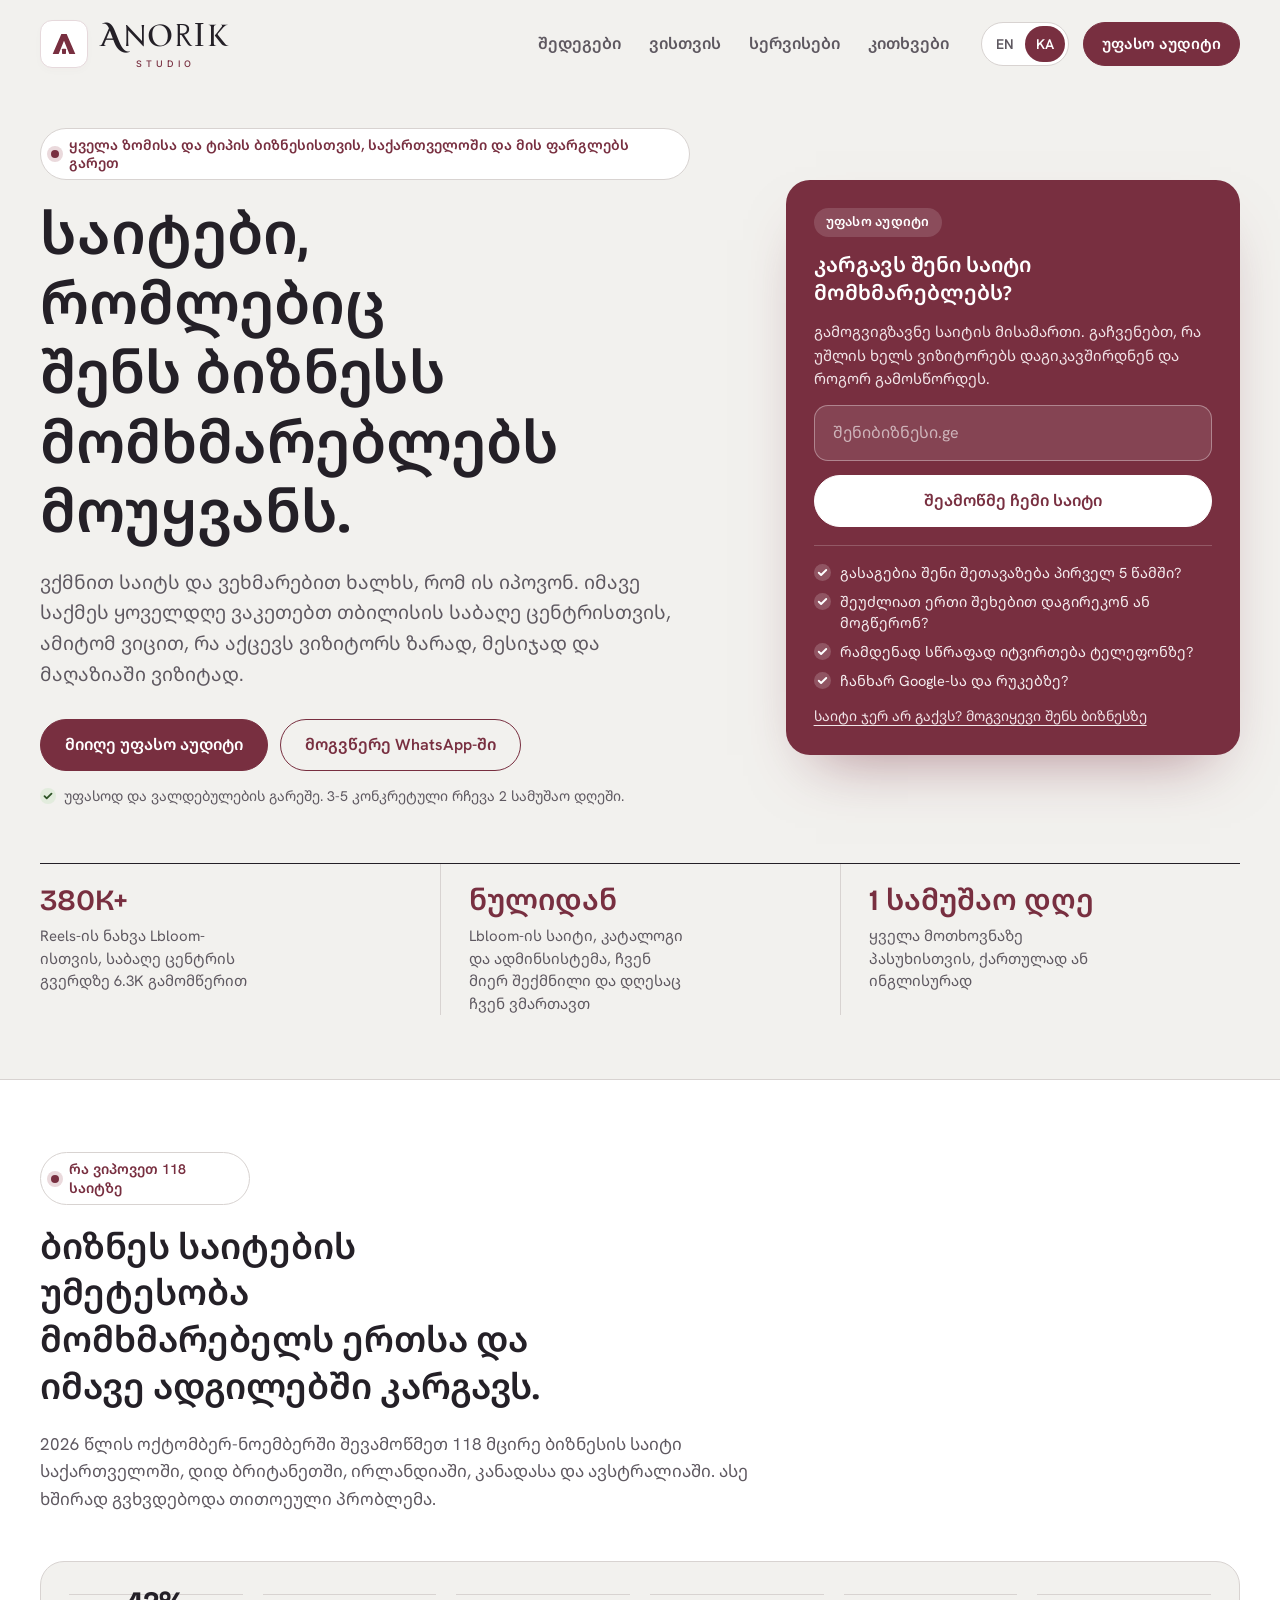
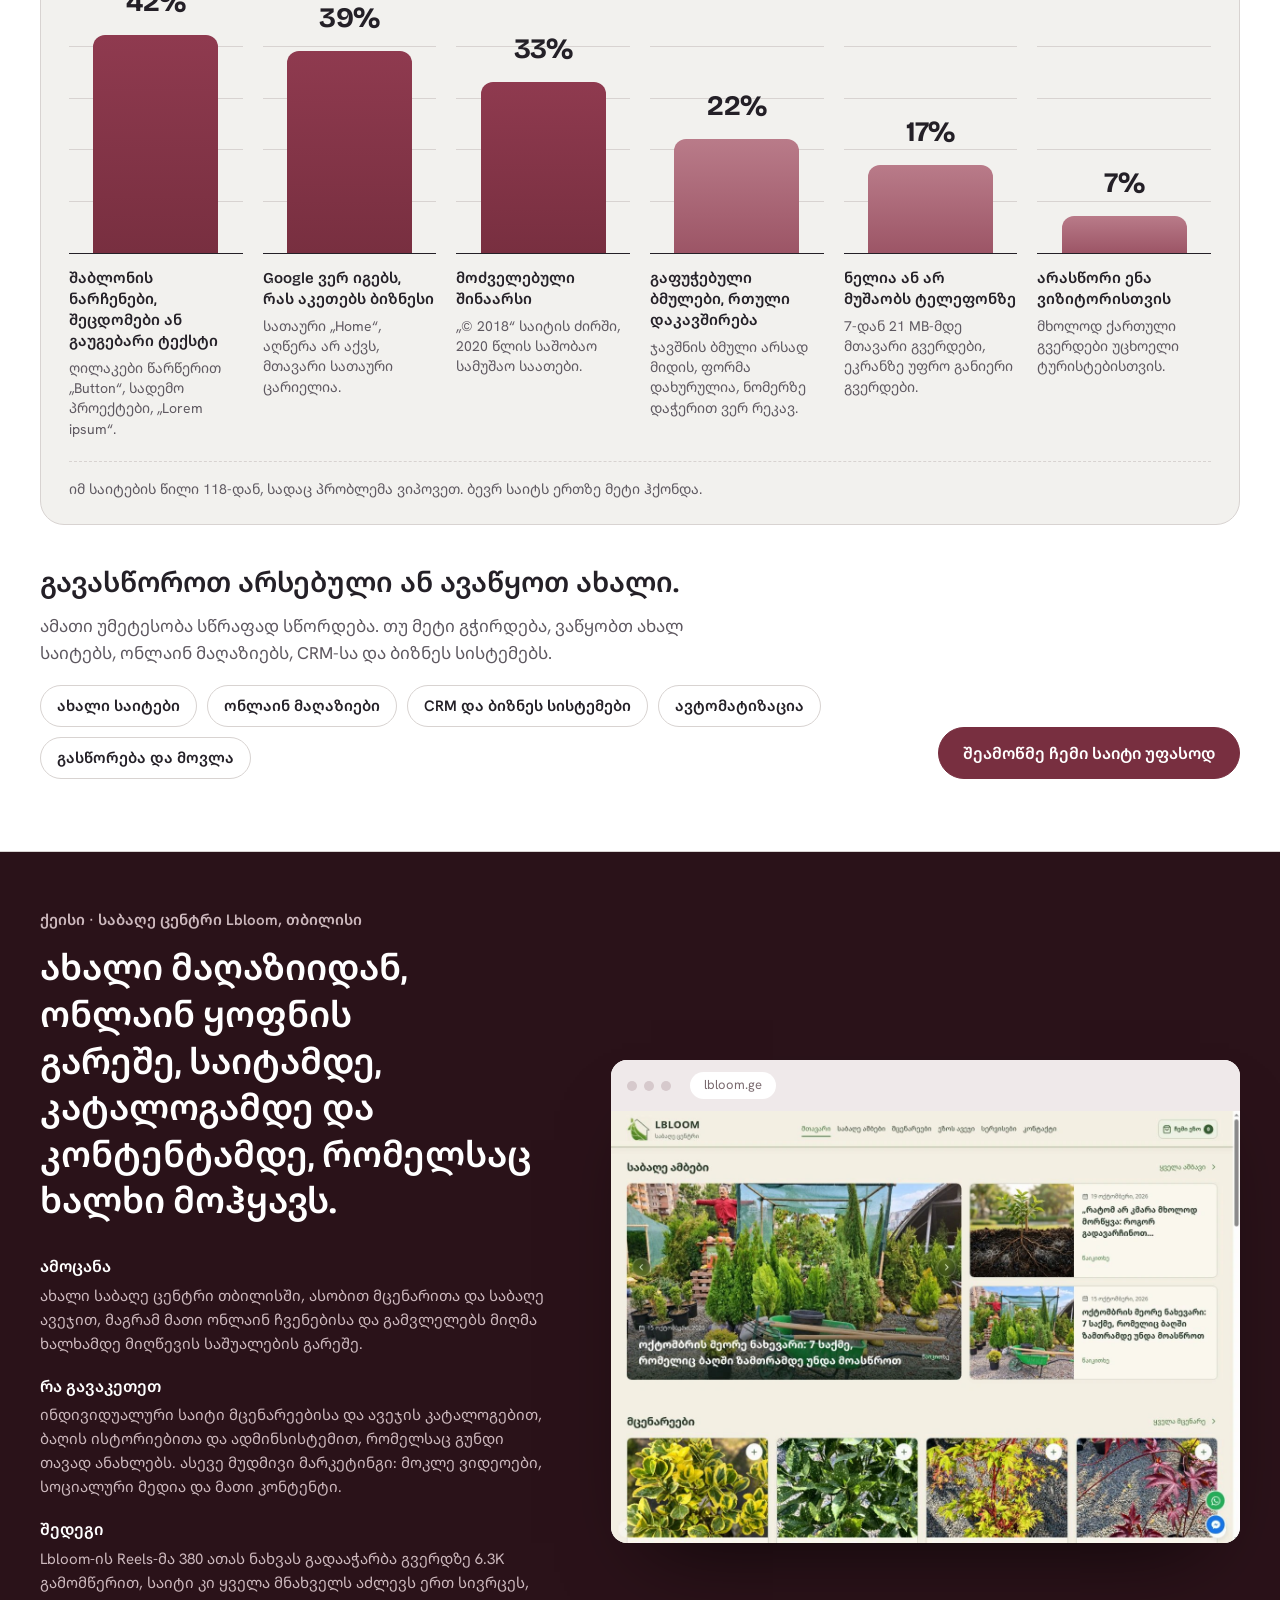
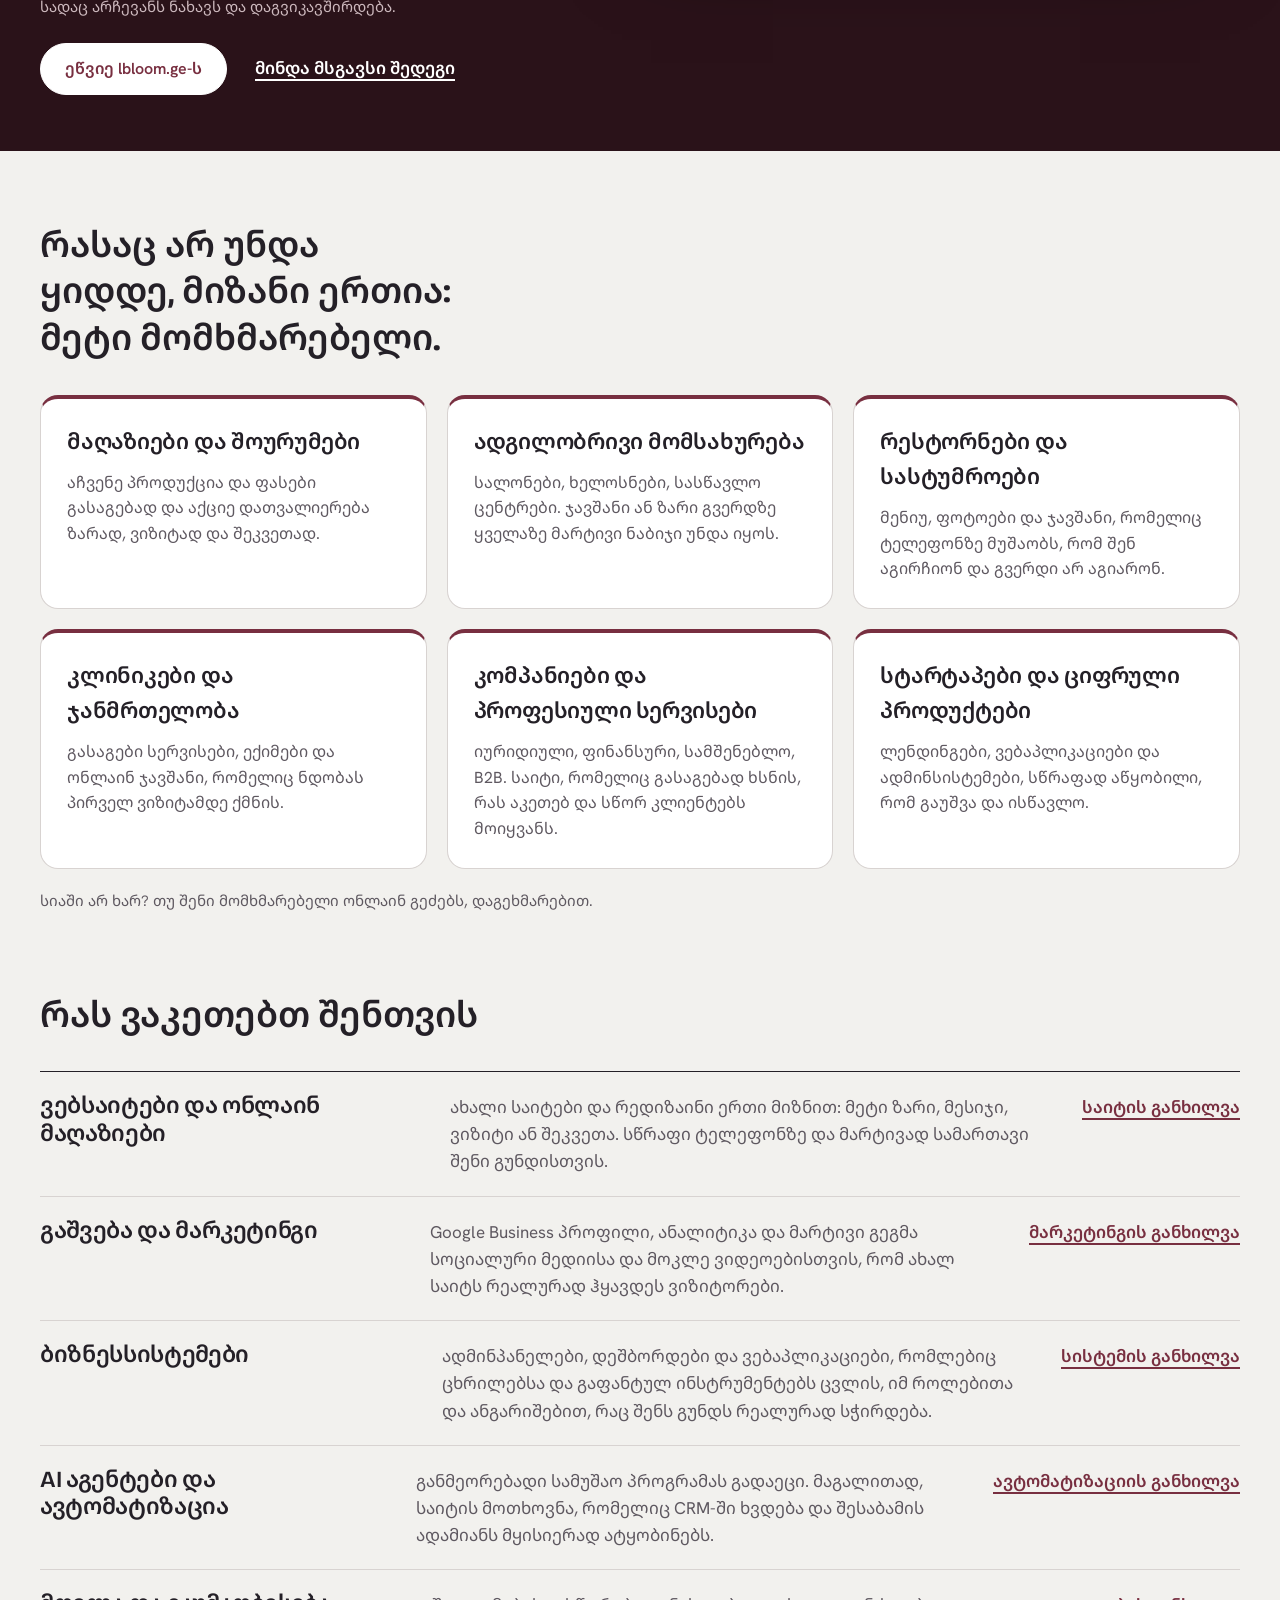
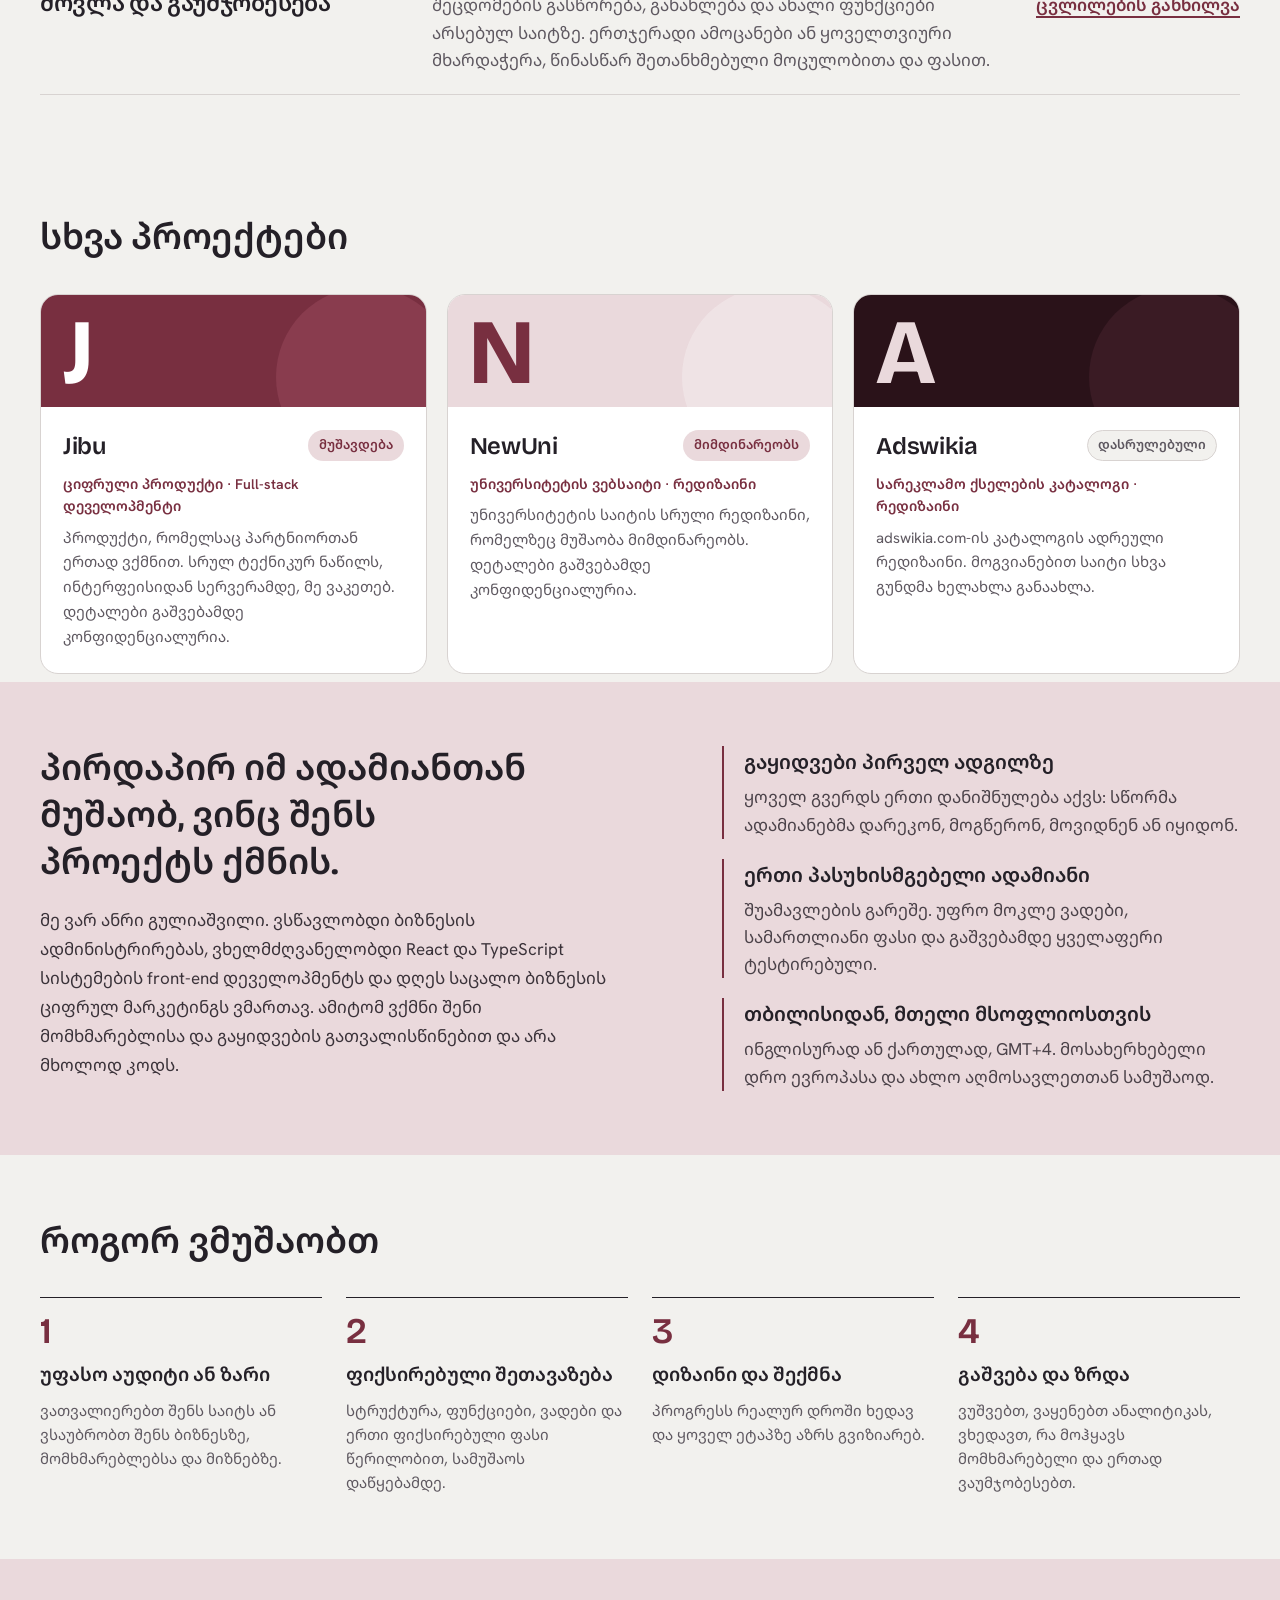
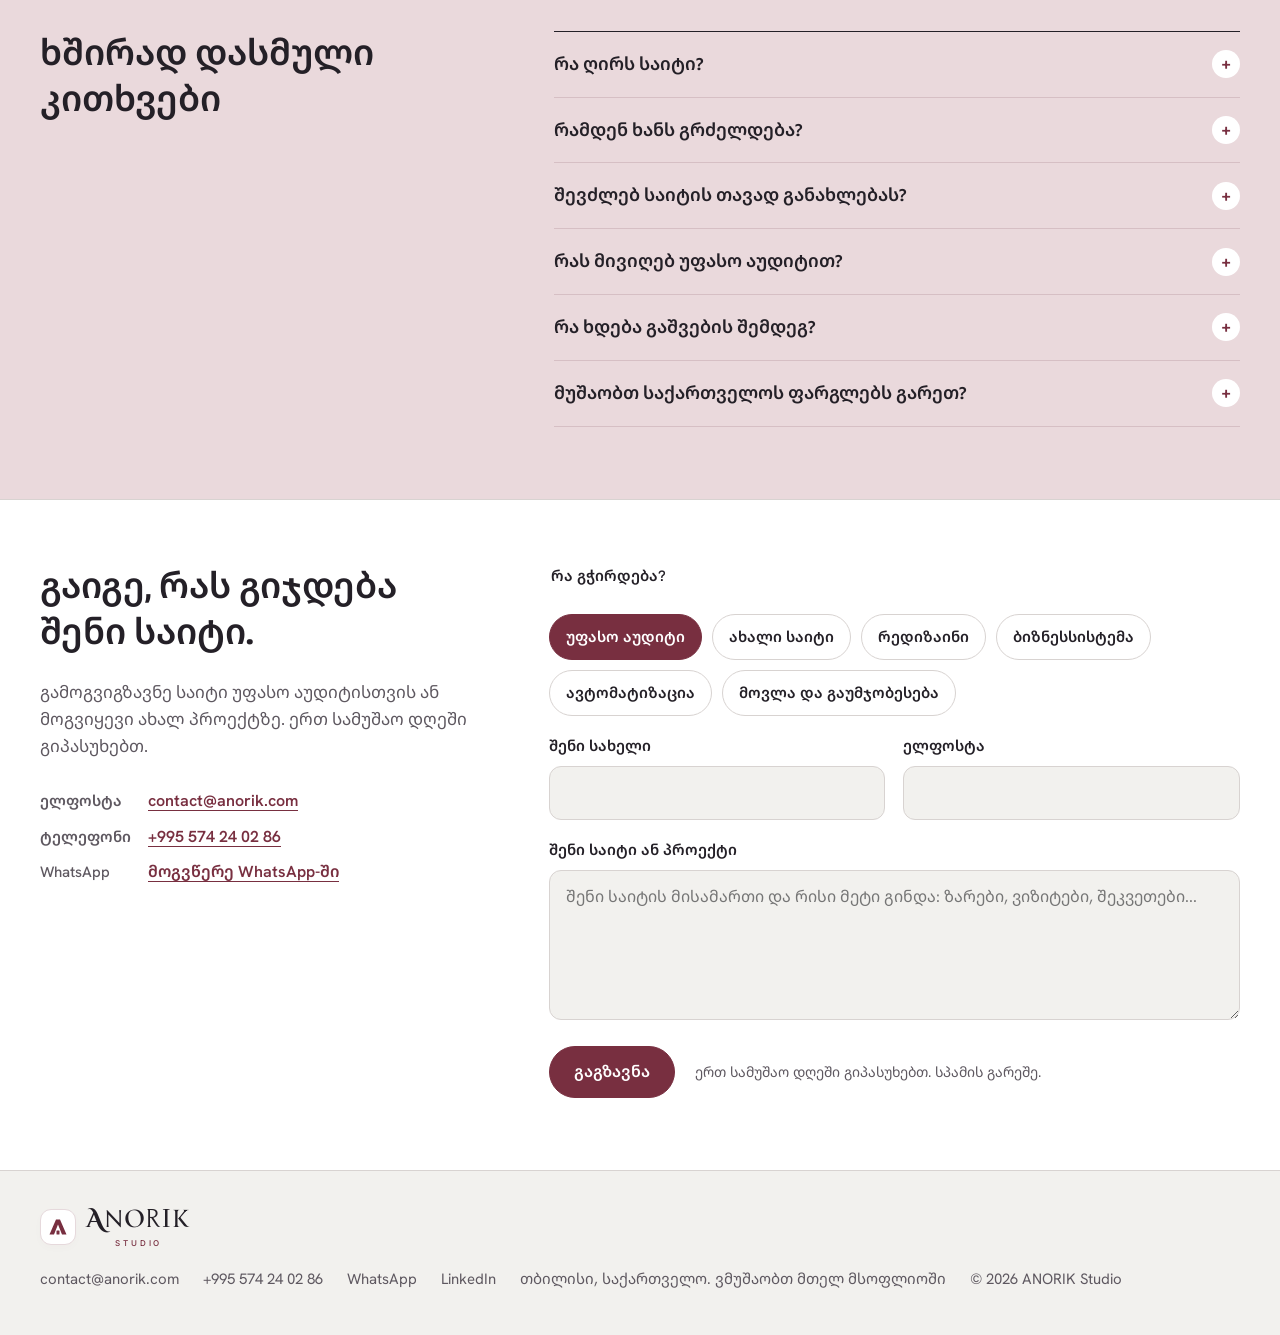
==== ka/index.html @ 504ab9c6 "Replace problems section with animated column chart from 118 site reviews, add services block Co-Aut" ====
<!doctype html>
<html lang="ka"><head><meta charset="UTF-8"><meta name="viewport" content="width=device-width,initial-scale=1"><meta name="theme-color" content="#f2f1ee">
<title>ვებსაიტის დამზადება თბილისში | ANORIK Studio</title>
<meta name="description" content="ვებსაიტები, ონლაინ მაღაზიები და ბიზნესსისტემები, რომლებიც ზარებს, მესიჯებს, ვიზიტებსა და შეკვეთებს მოიტანს, ყველა ტიპის ბიზნესისთვის. მიიღე საიტის უფასო აუდიტი.">
<link rel="canonical" href="https://anorik.com/ka/">
<link rel="alternate" hreflang="en" href="https://anorik.com/"><link rel="alternate" hreflang="ka" href="https://anorik.com/ka/"><link rel="alternate" hreflang="x-default" href="https://anorik.com/">
<meta name="robots" content="index,follow,max-image-preview:large">
<meta property="og:type" content="website"><meta property="og:site_name" content="ANORIK Studio"><meta property="og:url" content="https://anorik.com/ka/"><meta property="og:title" content="ANORIK Studio | საიტები, რომლებიც ბიზნესს მომხმარებლებს მოუყვანს"><meta property="og:description" content="საიტები და მარკეტინგი, რომლებიც მომხმარებელს მოიყვანს, ყველა ტიპის ბიზნესისთვის. მიიღე საიტის უფასო აუდიტი."><meta property="og:image" content="https://anorik.com/assets/og-image.png"><meta property="og:image:width" content="1200"><meta property="og:image:height" content="630"><meta property="og:image:alt" content="ANORIK Studio"><meta property="og:locale" content="ka_GE"><meta property="og:locale:alternate" content="en_US">
<meta name="twitter:card" content="summary_large_image"><meta name="twitter:title" content="ANORIK Studio | საიტები, რომლებიც ბიზნესს მომხმარებლებს მოუყვანს"><meta name="twitter:description" content="საიტები და მარკეტინგი, რომლებიც მომხმარებელს მოიყვანს, ყველა ტიპის ბიზნესისთვის. მიიღე საიტის უფასო აუდიტი."><meta name="twitter:image" content="https://anorik.com/assets/og-image.png">
<script type="application/ld+json">{"@context":"https://schema.org","@graph":[{"@type":"ProfessionalService","@id":"https://anorik.com/#studio","name":"ANORIK Studio","url":"https://anorik.com/ka/","logo":"https://anorik.com/assets/favicon-180.png","image":"https://anorik.com/assets/og-image.png","description":"ვებსაიტები, ონლაინ მაღაზიები და ბიზნესსისტემები, რომლებიც ზარებს, მესიჯებს, ვიზიტებსა და შეკვეთებს მოიტანს, ყველა ტიპის ბიზნესისთვის. მიიღე საიტის უფასო აუდიტი.","email":"contact@anorik.com","telephone":"+995 574 24 02 86","address":{"@type":"PostalAddress","addressLocality":"Tbilisi","addressCountry":"GE"},"areaServed":[{"@type":"Country","name":"Georgia"},"Worldwide"],"knowsLanguage":["en","ka"],"founder":{"@type":"Person","name":"Anri Guliashvili","sameAs":"https://www.linkedin.com/in/anri-guliashvili-5b4673323/"},"sameAs":["https://www.linkedin.com/in/anri-guliashvili-5b4673323/"],"hasOfferCatalog":{"@type":"OfferCatalog","name":"სერვისები","itemListElement":[{"@type":"Offer","itemOffered":{"@type":"Service","name":"ვებსაიტის დიზაინი და დეველოპმენტი"}},{"@type":"Offer","itemOffered":{"@type":"Service","name":"ონლაინ მაღაზიები"}},{"@type":"Offer","itemOffered":{"@type":"Service","name":"გაშვება და მარკეტინგი"}},{"@type":"Offer","itemOffered":{"@type":"Service","name":"ბიზნესსისტემები და ადმინპანელები"}},{"@type":"Offer","itemOffered":{"@type":"Service","name":"AI აგენტები და ბიზნესის ავტომატიზაცია"}},{"@type":"Offer","itemOffered":{"@type":"Service","name":"ვებსაიტის მოვლა და გაუმჯობესება"}}]}},{"@type":"WebSite","@id":"https://anorik.com/#website","url":"https://anorik.com/","name":"ANORIK Studio","inLanguage":["en","ka"],"publisher":{"@id":"https://anorik.com/#studio"}}]}</script>
<link rel="icon" href="/assets/favicon.svg?v=3" type="image/svg+xml"><link rel="apple-touch-icon" href="/assets/favicon-180.png?v=3">
<link rel="preconnect" href="https://fonts.googleapis.com"><link rel="preconnect" href="https://fonts.gstatic.com" crossorigin><link rel="stylesheet" href="https://fonts.googleapis.com/css2?family=Bricolage+Grotesque:opsz,wght@12..96,500;12..96,600;12..96,700&family=Hanken+Grotesk:wght@400;500;600&family=Inter:wght@500;600&family=Cinzel+Decorative:wght@700&family=Marcellus&family=Cormorant+SC:wght@600&family=Forum&family=Prata&family=Cinzel:wght@500&display=swap"><link rel="stylesheet" href="/style.css"></head><body><div id="anorik-refined-studio" data-language="ka" lang="ka">

<header class="x-head" id="al-top">
<div class="x-wrap x-head-row">
<a class="al-logo" href="#al-top" aria-label="ANORIK Studio home"><img class="al-brand-mark" src="/assets/mark.svg" alt="" aria-hidden="true"><span class="al-brand-type"><strong class="al-brand-name" aria-label="ANORIK"><span class="al-letter-a" aria-hidden="true">A</span><span class="al-letter-n" aria-hidden="true">N</span><span class="al-letter-o" aria-hidden="true">O</span><span class="al-letter-r" aria-hidden="true">R</span><span class="al-letter-i" aria-hidden="true">I</span><span class="al-letter-k" aria-hidden="true">K</span></strong><small class="al-brand-descriptor">STUDIO</small></span></a>
<nav class="x-nav" aria-label="Main navigation"><a href="#work"><span data-en="Results" data-ka="შედეგები">შედეგები</span></a><a href="#for"><span data-en="Who it’s for" data-ka="ვისთვის">ვისთვის</span></a><a href="#services"><span data-en="Services" data-ka="სერვისები">სერვისები</span></a><a href="#faq"><span data-en="FAQ" data-ka="კითხვები">კითხვები</span></a></nav>
<div class="x-head-actions"><nav class="x-locale" aria-label="Language"><a href="/" hreflang="en" lang="en" data-language-button="en">EN</a><a href="/ka/" hreflang="ka" lang="ka" data-language-button="ka" aria-current="true">KA</a></nav><a class="x-btn x-btn-small" href="#contact" data-pick-kind="Free website review"><span data-en="Free website review" data-ka="უფასო აუდიტი">უფასო აუდიტი</span></a></div>
</div>
<div class="x-wrap"><nav class="x-nav-mobile" aria-label="Sections"><a href="#work"><span data-en="Results" data-ka="შედეგები">შედეგები</span></a><a href="#for"><span data-en="Who it’s for" data-ka="ვისთვის">ვისთვის</span></a><a href="#services"><span data-en="Services" data-ka="სერვისები">სერვისები</span></a><a href="#faq"><span data-en="FAQ" data-ka="კითხვები">კითხვები</span></a><a href="#contact"><span data-en="Contact" data-ka="კონტაქტი">კონტაქტი</span></a></nav></div>
</header>

<main>
<section class="x-hero">
<div class="x-wrap x-hero-grid">
<div class="x-hero-copy">
<p class="x-eyebrow" data-en="For businesses of every size and type, in Georgia and abroad" data-ka="ყველა ზომისა და ტიპის ბიზნესისთვის, საქართველოში და მის ფარგლებს გარეთ">ყველა ზომისა და ტიპის ბიზნესისთვის, საქართველოში და მის ფარგლებს გარეთ</p>
<h1 data-en="Websites that bring customers to your business." data-ka="საიტები, რომლებიც შენს ბიზნესს მომხმარებლებს მოუყვანს.">საიტები, რომლებიც შენს ბიზნესს მომხმარებლებს მოუყვანს.</h1>
<p class="x-lede" data-en="We build your website and help people find it. We do the same work every day for a real garden center in Tbilisi, so we know what turns visitors into calls, messages and store visits." data-ka="ვქმნით საიტს და ვეხმარებით ხალხს, რომ ის იპოვონ. იმავე საქმეს ყოველდღე ვაკეთებთ თბილისის საბაღე ცენტრისთვის, ამიტომ ვიცით, რა აქცევს ვიზიტორს ზარად, მესიჯად და მაღაზიაში ვიზიტად.">ვქმნით საიტს და ვეხმარებით ხალხს, რომ ის იპოვონ. იმავე საქმეს ყოველდღე ვაკეთებთ თბილისის საბაღე ცენტრისთვის, ამიტომ ვიცით, რა აქცევს ვიზიტორს ზარად, მესიჯად და მაღაზიაში ვიზიტად.</p>
<div class="x-actions"><a class="x-btn" href="#contact" data-pick-kind="Free website review"><span data-en="Get a free website review" data-ka="მიიღე უფასო აუდიტი">მიიღე უფასო აუდიტი</span></a><a class="x-btn x-btn-ghost" href="https://wa.me/995574240286" target="_blank" rel="noopener noreferrer"><span data-en="Message on WhatsApp" data-ka="მოგვწერე WhatsApp-ში">მოგვწერე WhatsApp-ში</span></a></div>
<p class="x-assure" data-en="Free, no obligation. 3 to 5 concrete fixes within 2 business days." data-ka="უფასოდ და ვალდებულების გარეშე. 3-5 კონკრეტული რჩევა 2 სამუშაო დღეში.">უფასოდ და ვალდებულების გარეშე. 3-5 კონკრეტული რჩევა 2 სამუშაო დღეში.</p>
</div>

<form class="x-review" id="x-review" aria-labelledby="x-review-title" novalidate>
<p class="x-review-tag" data-en="Free website review" data-ka="უფასო აუდიტი">უფასო აუდიტი</p>
<h2 id="x-review-title" data-en="Is your website losing you customers?" data-ka="კარგავს შენი საიტი მომხმარებლებს?">კარგავს შენი საიტი მომხმარებლებს?</h2>
<p class="x-review-text" data-en="Send us your website address. We’ll show you what stops visitors from contacting you and how to fix it." data-ka="გამოგვიგზავნე საიტის მისამართი. გაჩვენებთ, რა უშლის ხელს ვიზიტორებს დაგიკავშირდნენ და როგორ გამოსწორდეს.">გამოგვიგზავნე საიტის მისამართი. გაჩვენებთ, რა უშლის ხელს ვიზიტორებს დაგიკავშირდნენ და როგორ გამოსწორდეს.</p>
<label class="x-review-field"><span class="x-sr" data-en="Your website address" data-ka="შენი საიტის მისამართი">შენი საიტის მისამართი</span><input id="x-review-url" name="url" type="text" inputmode="url" autocomplete="url" maxlength="200" data-placeholder-en="yourbusiness.com" data-placeholder-ka="შენიბიზნესი.ge" placeholder="შენიბიზნესი.ge"></label>
<button type="submit" class="x-btn x-btn-light"><span data-en="Review my website" data-ka="შეამოწმე ჩემი საიტი">შეამოწმე ჩემი საიტი</span></button>
<ul class="x-review-points">
<li data-en="Is your offer clear in the first 5 seconds?" data-ka="გასაგებია შენი შეთავაზება პირველ 5 წამში?">გასაგებია შენი შეთავაზება პირველ 5 წამში?</li>
<li data-en="Can people call or message you in one tap?" data-ka="შეუძლიათ ერთი შეხებით დაგირეკონ ან მოგწერონ?">შეუძლიათ ერთი შეხებით დაგირეკონ ან მოგწერონ?</li>
<li data-en="How fast does it load on a phone?" data-ka="რამდენად სწრაფად იტვირთება ტელეფონზე?">რამდენად სწრაფად იტვირთება ტელეფონზე?</li>
<li data-en="Do you show up on Google and Maps?" data-ka="ჩანხარ Google-სა და რუკებზე?">ჩანხარ Google-სა და რუკებზე?</li>
</ul>
<a class="x-review-alt" href="#contact" data-pick-kind="New website"><span data-en="No website yet? Tell us about your business" data-ka="საიტი ჯერ არ გაქვს? მოგვიყევი შენს ბიზნესზე">საიტი ჯერ არ გაქვს? მოგვიყევი შენს ბიზნესზე</span></a>
</form>
</div>

<div class="x-wrap">
<dl class="x-proof">
<div><dt>380K+</dt><dd data-en="Reels views for Lbloom, a garden center page with 6.3K followers" data-ka="Reels-ის ნახვა Lbloom-ისთვის, საბაღე ცენტრის გვერდზე 6.3K გამომწერით">Reels-ის ნახვა Lbloom-ისთვის, საბაღე ცენტრის გვერდზე 6.3K გამომწერით</dd></div>
<div><dt data-en="From zero" data-ka="ნულიდან">ნულიდან</dt><dd data-en="Lbloom’s website, catalog and admin system, built and still run by us" data-ka="Lbloom-ის საიტი, კატალოგი და ადმინსისტემა, ჩვენ მიერ შექმნილი და დღესაც ჩვენ ვმართავთ">Lbloom-ის საიტი, კატალოგი და ადმინსისტემა, ჩვენ მიერ შექმნილი და დღესაც ჩვენ ვმართავთ</dd></div>
<div><dt data-en="1 business day" data-ka="1 სამუშაო დღე">1 სამუშაო დღე</dt><dd data-en="to reply to every inquiry, in English or Georgian" data-ka="ყველა მოთხოვნაზე პასუხისთვის, ქართულად ან ინგლისურად">ყველა მოთხოვნაზე პასუხისთვის, ქართულად ან ინგლისურად</dd></div>
</dl>
</div>
</section>

<section class="x-pains x-stats" aria-labelledby="pains-title">
<div class="x-wrap">
<div class="x-stats-head">
<p class="x-eyebrow"><span data-en="What we found in 118 websites" data-ka="რა ვიპოვეთ 118 საიტზე">რა ვიპოვეთ 118 საიტზე</span></p>
<h2 id="pains-title" class="x-section-title" data-en="Most business websites lose customers in the same few places." data-ka="ბიზნეს საიტების უმეტესობა მომხმარებელს ერთსა და იმავე ადგილებში კარგავს.">ბიზნეს საიტების უმეტესობა მომხმარებელს ერთსა და იმავე ადგილებში კარგავს.</h2>
<p class="x-pains-text" data-en="In October and November 2026 we reviewed 118 small business websites in Georgia, the UK, Ireland, Canada and Australia. This is how often each problem came up." data-ka="2026 წლის ოქტომბერ-ნოემბერში შევამოწმეთ 118 მცირე ბიზნესის საიტი საქართველოში, დიდ ბრიტანეთში, ირლანდიაში, კანადასა და ავსტრალიაში. ასე ხშირად გვხვდებოდა თითოეული პრობლემა.">2026 წლის ოქტომბერ-ნოემბერში შევამოწმეთ 118 მცირე ბიზნესის საიტი საქართველოში, დიდ ბრიტანეთში, ირლანდიაში, კანადასა და ავსტრალიაში. ასე ხშირად გვხვდებოდა თითოეული პრობლემა.</p>
</div>
<figure class="x-chart">
<ol class="x-bars" aria-label="Share of reviewed websites with each problem">
<li class="x-bar" style="--v:42;--i:0" tabindex="0">
<div class="x-bar-col"><span class="x-bar-fill"></span><span class="x-bar-num" data-value="42">42%</span></div>
<p class="x-bar-label" data-en="Template leftovers, typos or unclear text" data-ka="შაბლონის ნარჩენები, შეცდომები ან გაუგებარი ტექსტი">შაბლონის ნარჩენები, შეცდომები ან გაუგებარი ტექსტი</p>
<p class="x-bar-example" data-en="Buttons that just say “Button”, demo projects, “Lorem ipsum”." data-ka="ღილაკები წარწერით „Button“, სადემო პროექტები, „Lorem ipsum“.">ღილაკები წარწერით „Button“, სადემო პროექტები, „Lorem ipsum“.</p>
</li>
<li class="x-bar" style="--v:39;--i:1" tabindex="0">
<div class="x-bar-col"><span class="x-bar-fill"></span><span class="x-bar-num" data-value="39">39%</span></div>
<p class="x-bar-label" data-en="Google can’t tell what the business does" data-ka="Google ვერ იგებს, რას აკეთებს ბიზნესი">Google ვერ იგებს, რას აკეთებს ბიზნესი</p>
<p class="x-bar-example" data-en="Page title “Home”, no description, empty main heading." data-ka="სათაური „Home“, აღწერა არ აქვს, მთავარი სათაური ცარიელია.">სათაური „Home“, აღწერა არ აქვს, მთავარი სათაური ცარიელია.</p>
</li>
<li class="x-bar" style="--v:33;--i:2" tabindex="0">
<div class="x-bar-col"><span class="x-bar-fill"></span><span class="x-bar-num" data-value="33">33%</span></div>
<p class="x-bar-label" data-en="Outdated content" data-ka="მოძველებული შინაარსი">მოძველებული შინაარსი</p>
<p class="x-bar-example" data-en="“© 2018” in the footer, Christmas 2020 opening hours." data-ka="„© 2018“ საიტის ძირში, 2020 წლის საშობაო სამუშაო საათები.">„© 2018“ საიტის ძირში, 2020 წლის საშობაო სამუშაო საათები.</p>
</li>
<li class="x-bar" style="--v:22;--i:3" tabindex="0">
<div class="x-bar-col"><span class="x-bar-fill"></span><span class="x-bar-num" data-value="22">22%</span></div>
<p class="x-bar-label" data-en="Broken links or hard to contact" data-ka="გაფუჭებული ბმულები, რთული დაკავშირება">გაფუჭებული ბმულები, რთული დაკავშირება</p>
<p class="x-bar-example" data-en="Booking links that go nowhere, closed forms, numbers you can’t tap." data-ka="ჯავშნის ბმული არსად მიდის, ფორმა დახურულია, ნომერზე დაჭერით ვერ რეკავ.">ჯავშნის ბმული არსად მიდის, ფორმა დახურულია, ნომერზე დაჭერით ვერ რეკავ.</p>
</li>
<li class="x-bar" style="--v:17;--i:4" tabindex="0">
<div class="x-bar-col"><span class="x-bar-fill"></span><span class="x-bar-num" data-value="17">17%</span></div>
<p class="x-bar-label" data-en="Slow or broken on phones" data-ka="ნელია ან არ მუშაობს ტელეფონზე">ნელია ან არ მუშაობს ტელეფონზე</p>
<p class="x-bar-example" data-en="Homepages of 7 to 21 MB, pages wider than the screen." data-ka="7-დან 21 MB-მდე მთავარი გვერდები, ეკრანზე უფრო განიერი გვერდები.">7-დან 21 MB-მდე მთავარი გვერდები, ეკრანზე უფრო განიერი გვერდები.</p>
</li>
<li class="x-bar" style="--v:7;--i:5" tabindex="0">
<div class="x-bar-col"><span class="x-bar-fill"></span><span class="x-bar-num" data-value="7">7%</span></div>
<p class="x-bar-label" data-en="Wrong language for visitors" data-ka="არასწორი ენა ვიზიტორისთვის">არასწორი ენა ვიზიტორისთვის</p>
<p class="x-bar-example" data-en="Georgian-only pages for foreign tourists." data-ka="მხოლოდ ქართული გვერდები უცხოელი ტურისტებისთვის.">მხოლოდ ქართული გვერდები უცხოელი ტურისტებისთვის.</p>
</li>
</ol>
<figcaption class="x-chart-note" data-en="Share of the 118 websites where we found the problem. Many sites had more than one." data-ka="იმ საიტების წილი 118-დან, სადაც პრობლემა ვიპოვეთ. ბევრ საიტს ერთზე მეტი ჰქონდა.">იმ საიტების წილი 118-დან, სადაც პრობლემა ვიპოვეთ. ბევრ საიტს ერთზე მეტი ჰქონდა.</figcaption>
</figure>
<div class="x-stats-more">
<div>
<h3 data-en="Fix what you have, or build what comes next." data-ka="გავასწოროთ არსებული ან ავაწყოთ ახალი.">გავასწოროთ არსებული ან ავაწყოთ ახალი.</h3>
<p data-en="Most of these are quick fixes. If you need more, we also build new websites, online stores, CRM and business systems." data-ka="ამათი უმეტესობა სწრაფად სწორდება. თუ მეტი გჭირდება, ვაწყობთ ახალ საიტებს, ონლაინ მაღაზიებს, CRM-სა და ბიზნეს სისტემებს.">ამათი უმეტესობა სწრაფად სწორდება. თუ მეტი გჭირდება, ვაწყობთ ახალ საიტებს, ონლაინ მაღაზიებს, CRM-სა და ბიზნეს სისტემებს.</p>
<ul class="x-chips">
<li><a href="#services" data-en="New websites" data-ka="ახალი საიტები">ახალი საიტები</a></li>
<li><a href="#services" data-en="Online stores" data-ka="ონლაინ მაღაზიები">ონლაინ მაღაზიები</a></li>
<li><a href="#services" data-en="CRM and business systems" data-ka="CRM და ბიზნეს სისტემები">CRM და ბიზნეს სისტემები</a></li>
<li><a href="#services" data-en="Automation" data-ka="ავტომატიზაცია">ავტომატიზაცია</a></li>
<li><a href="#services" data-en="Fixes and care" data-ka="გასწორება და მოვლა">გასწორება და მოვლა</a></li>
</ul>
</div>
<a class="x-btn" href="#contact" data-pick-kind="Free website review"><span data-en="Check my website for free" data-ka="შეამოწმე ჩემი საიტი უფასოდ">შეამოწმე ჩემი საიტი უფასოდ</span></a>
</div>
</div>
</section>

<section class="x-case" id="work" aria-labelledby="case-title">
<div class="x-wrap">
<div class="x-case-head">
<p class="x-kicker" data-en="Case study · Lbloom garden center, Tbilisi" data-ka="ქეისი · საბაღე ცენტრი Lbloom, თბილისი">ქეისი · საბაღე ცენტრი Lbloom, თბილისი</p>
<h2 id="case-title" data-en="From a new store with no online presence to a site, catalog and content that bring people in." data-ka="ახალი მაღაზიიდან, ონლაინ ყოფნის გარეშე, საიტამდე, კატალოგამდე და კონტენტამდე, რომელსაც ხალხი მოჰყავს.">ახალი მაღაზიიდან, ონლაინ ყოფნის გარეშე, საიტამდე, კატალოგამდე და კონტენტამდე, რომელსაც ხალხი მოჰყავს.</h2>
</div>
<figure class="x-case-shot"><div class="x-browser"><span class="x-browser-bar" aria-hidden="true"><i></i><i></i><i></i><span>lbloom.ge</span></span><img src="/assets/lbloom-home.webp" width="1348" height="926" alt="Lbloom homepage with garden stories and plant photos" loading="lazy"></div></figure>
<dl class="x-case-facts">
<div><dt data-en="The challenge" data-ka="ამოცანა">ამოცანა</dt><dd data-en="A new garden center in Tbilisi with hundreds of plants and garden furniture, and no way to show them online or reach people beyond those passing by." data-ka="ახალი საბაღე ცენტრი თბილისში, ასობით მცენარითა და საბაღე ავეჯით, მაგრამ მათი ონლაინ ჩვენებისა და გამვლელებს მიღმა ხალხამდე მიღწევის საშუალების გარეშე.">ახალი საბაღე ცენტრი თბილისში, ასობით მცენარითა და საბაღე ავეჯით, მაგრამ მათი ონლაინ ჩვენებისა და გამვლელებს მიღმა ხალხამდე მიღწევის საშუალების გარეშე.</dd></div>
<div><dt data-en="What we did" data-ka="რა გავაკეთეთ">რა გავაკეთეთ</dt><dd data-en="Custom website with plant and furniture catalogs, garden stories and an admin system the team updates on its own. Plus the ongoing marketing: short videos, social media and the content behind them." data-ka="ინდივიდუალური საიტი მცენარეებისა და ავეჯის კატალოგებით, ბაღის ისტორიებითა და ადმინსისტემით, რომელსაც გუნდი თავად ანახლებს. ასევე მუდმივი მარკეტინგი: მოკლე ვიდეოები, სოციალური მედია და მათი კონტენტი.">ინდივიდუალური საიტი მცენარეებისა და ავეჯის კატალოგებით, ბაღის ისტორიებითა და ადმინსისტემით, რომელსაც გუნდი თავად ანახლებს. ასევე მუდმივი მარკეტინგი: მოკლე ვიდეოები, სოციალური მედია და მათი კონტენტი.</dd></div>
<div><dt data-en="The result" data-ka="შედეგი">შედეგი</dt><dd data-en="Lbloom’s Reels have passed 380K views on a page with 6.3K followers, and the site gives every viewer one place to see the range and get in touch." data-ka="Lbloom-ის Reels-მა 380 ათას ნახვას გადააჭარბა გვერდზე 6.3K გამომწერით, საიტი კი ყველა მნახველს აძლევს ერთ სივრცეს, სადაც არჩევანს ნახავს და დაგვიკავშირდება.">Lbloom-ის Reels-მა 380 ათას ნახვას გადააჭარბა გვერდზე 6.3K გამომწერით, საიტი კი ყველა მნახველს აძლევს ერთ სივრცეს, სადაც არჩევანს ნახავს და დაგვიკავშირდება.</dd></div>
</dl>
<div class="x-case-foot"><a class="x-btn x-btn-light" href="https://lbloom.ge/" target="_blank" rel="noopener noreferrer"><span data-en="Visit lbloom.ge" data-ka="ეწვიე lbloom.ge-ს">ეწვიე lbloom.ge-ს</span></a><a class="x-case-link" href="#contact" data-pick-kind="New website"><span data-en="I want results like this" data-ka="მინდა მსგავსი შედეგი">მინდა მსგავსი შედეგი</span></a>
</div>
</div>
</section>

<section class="x-for" id="for" aria-labelledby="for-title">
<div class="x-wrap">
<h2 id="for-title" class="x-section-title" data-en="Whatever you sell, the goal is the same: more customers." data-ka="რასაც არ უნდა ყიდდე, მიზანი ერთია: მეტი მომხმარებელი.">რასაც არ უნდა ყიდდე, მიზანი ერთია: მეტი მომხმარებელი.</h2>
<ul class="x-for-list"><li><h3 data-en="Shops &amp; showrooms" data-ka="მაღაზიები და შოურუმები">მაღაზიები და შოურუმები</h3><p data-en="Show your products and prices clearly, and turn browsers into calls, visits and orders." data-ka="აჩვენე პროდუქცია და ფასები გასაგებად და აქციე დათვალიერება ზარად, ვიზიტად და შეკვეთად.">აჩვენე პროდუქცია და ფასები გასაგებად და აქციე დათვალიერება ზარად, ვიზიტად და შეკვეთად.</p></li><li><h3 data-en="Local services" data-ka="ადგილობრივი მომსახურება">ადგილობრივი მომსახურება</h3><p data-en="Salons, repair, education. Make booking or calling you the easiest thing on the page." data-ka="სალონები, ხელოსნები, სასწავლო ცენტრები. ჯავშანი ან ზარი გვერდზე ყველაზე მარტივი ნაბიჯი უნდა იყოს.">სალონები, ხელოსნები, სასწავლო ცენტრები. ჯავშანი ან ზარი გვერდზე ყველაზე მარტივი ნაბიჯი უნდა იყოს.</p></li><li><h3 data-en="Restaurants &amp; hospitality" data-ka="რესტორნები და სასტუმროები">რესტორნები და სასტუმროები</h3><p data-en="Menus, photos and booking that work on a phone, so people choose you instead of scrolling past." data-ka="მენიუ, ფოტოები და ჯავშანი, რომელიც ტელეფონზე მუშაობს, რომ შენ აგირჩიონ და გვერდი არ აგიარონ.">მენიუ, ფოტოები და ჯავშანი, რომელიც ტელეფონზე მუშაობს, რომ შენ აგირჩიონ და გვერდი არ აგიარონ.</p></li><li><h3 data-en="Clinics &amp; health" data-ka="კლინიკები და ჯანმრთელობა">კლინიკები და ჯანმრთელობა</h3><p data-en="Clear services, doctors and online booking that build trust before the first visit." data-ka="გასაგები სერვისები, ექიმები და ონლაინ ჯავშანი, რომელიც ნდობას პირველ ვიზიტამდე ქმნის.">გასაგები სერვისები, ექიმები და ონლაინ ჯავშანი, რომელიც ნდობას პირველ ვიზიტამდე ქმნის.</p></li><li><h3 data-en="Companies &amp; professional services" data-ka="კომპანიები და პროფესიული სერვისები">კომპანიები და პროფესიული სერვისები</h3><p data-en="Law, finance, construction, B2B. A site that explains what you do and brings qualified leads." data-ka="იურიდიული, ფინანსური, სამშენებლო, B2B. საიტი, რომელიც გასაგებად ხსნის, რას აკეთებ და სწორ კლიენტებს მოიყვანს.">იურიდიული, ფინანსური, სამშენებლო, B2B. საიტი, რომელიც გასაგებად ხსნის, რას აკეთებ და სწორ კლიენტებს მოიყვანს.</p></li><li><h3 data-en="Startups &amp; digital products" data-ka="სტარტაპები და ციფრული პროდუქტები">სტარტაპები და ციფრული პროდუქტები</h3><p data-en="Landing pages, web apps and admin systems, built fast so you can launch and learn." data-ka="ლენდინგები, ვებაპლიკაციები და ადმინსისტემები, სწრაფად აწყობილი, რომ გაუშვა და ისწავლო.">ლენდინგები, ვებაპლიკაციები და ადმინსისტემები, სწრაფად აწყობილი, რომ გაუშვა და ისწავლო.</p></li></ul>
<p class="x-for-note" data-en="Not on the list? If your customers look for you online, we can help." data-ka="სიაში არ ხარ? თუ შენი მომხმარებელი ონლაინ გეძებს, დაგეხმარებით.">სიაში არ ხარ? თუ შენი მომხმარებელი ონლაინ გეძებს, დაგეხმარებით.</p>
</div>
</section>

<section class="x-services" id="services" aria-labelledby="services-title">
<div class="x-wrap">
<h2 id="services-title" class="x-section-title" data-en="What we do for you" data-ka="რას ვაკეთებთ შენთვის">რას ვაკეთებთ შენთვის</h2>
<ul class="x-service-list">
<li><h3 data-en="Websites &amp; online stores" data-ka="ვებსაიტები და ონლაინ მაღაზიები">ვებსაიტები და ონლაინ მაღაზიები</h3><p data-en="New sites and redesigns built around one goal: more calls, messages, visits or orders. Fast on phones, and easy for your team to update." data-ka="ახალი საიტები და რედიზაინი ერთი მიზნით: მეტი ზარი, მესიჯი, ვიზიტი ან შეკვეთა. სწრაფი ტელეფონზე და მარტივად სამართავი შენი გუნდისთვის.">ახალი საიტები და რედიზაინი ერთი მიზნით: მეტი ზარი, მესიჯი, ვიზიტი ან შეკვეთა. სწრაფი ტელეფონზე და მარტივად სამართავი შენი გუნდისთვის.</p><a href="#contact" data-pick-kind="New website"><span data-en="Discuss a website" data-ka="საიტის განხილვა">საიტის განხილვა</span></a></li>
<li><h3 data-en="Launch &amp; marketing setup" data-ka="გაშვება და მარკეტინგი">გაშვება და მარკეტინგი</h3><p data-en="Google Business Profile, analytics and a simple plan for social media and short videos, so your new site actually gets visitors." data-ka="Google Business პროფილი, ანალიტიკა და მარტივი გეგმა სოციალური მედიისა და მოკლე ვიდეოებისთვის, რომ ახალ საიტს რეალურად ჰყავდეს ვიზიტორები.">Google Business პროფილი, ანალიტიკა და მარტივი გეგმა სოციალური მედიისა და მოკლე ვიდეოებისთვის, რომ ახალ საიტს რეალურად ჰყავდეს ვიზიტორები.</p><a href="#contact" data-pick-kind="New website"><span data-en="Discuss marketing" data-ka="მარკეტინგის განხილვა">მარკეტინგის განხილვა</span></a></li>
<li><h3 data-en="Business systems" data-ka="ბიზნესსისტემები">ბიზნესსისტემები</h3><p data-en="Admin panels, dashboards and web apps that replace spreadsheets and scattered tools, with the roles and reports your team actually needs." data-ka="ადმინპანელები, დეშბორდები და ვებაპლიკაციები, რომლებიც ცხრილებსა და გაფანტულ ინსტრუმენტებს ცვლის, იმ როლებითა და ანგარიშებით, რაც შენს გუნდს რეალურად სჭირდება.">ადმინპანელები, დეშბორდები და ვებაპლიკაციები, რომლებიც ცხრილებსა და გაფანტულ ინსტრუმენტებს ცვლის, იმ როლებითა და ანგარიშებით, რაც შენს გუნდს რეალურად სჭირდება.</p><a href="#contact" data-pick-kind="Business system"><span data-en="Discuss a system" data-ka="სისტემის განხილვა">სისტემის განხილვა</span></a></li>
<li><h3 data-en="AI agents &amp; automation" data-ka="AI აგენტები და ავტომატიზაცია">AI აგენტები და ავტომატიზაცია</h3><p data-en="Hand repetitive work to software. For example, a website inquiry that lands in your CRM and notifies the right person instantly." data-ka="განმეორებადი სამუშაო პროგრამას გადაეცი. მაგალითად, საიტის მოთხოვნა, რომელიც CRM-ში ხვდება და შესაბამის ადამიანს მყისიერად ატყობინებს.">განმეორებადი სამუშაო პროგრამას გადაეცი. მაგალითად, საიტის მოთხოვნა, რომელიც CRM-ში ხვდება და შესაბამის ადამიანს მყისიერად ატყობინებს.</p><a href="#contact" data-pick-kind="Automation"><span data-en="Discuss automation" data-ka="ავტომატიზაციის განხილვა">ავტომატიზაციის განხილვა</span></a></li>
<li><h3 data-en="Care &amp; improvements" data-ka="მოვლა და გაუმჯობესება">მოვლა და გაუმჯობესება</h3><p data-en="Fixes, updates and new features for the website you already have. One-off tasks or monthly support, with scope and price agreed upfront." data-ka="შეცდომების გასწორება, განახლება და ახალი ფუნქციები არსებულ საიტზე. ერთჯერადი ამოცანები ან ყოველთვიური მხარდაჭერა, წინასწარ შეთანხმებული მოცულობითა და ფასით.">შეცდომების გასწორება, განახლება და ახალი ფუნქციები არსებულ საიტზე. ერთჯერადი ამოცანები ან ყოველთვიური მხარდაჭერა, წინასწარ შეთანხმებული მოცულობითა და ფასით.</p><a href="#contact" data-pick-kind="Maintenance &amp; support"><span data-en="Discuss a change" data-ka="ცვლილების განხილვა">ცვლილების განხილვა</span></a></li>
</ul>
</div>
</section>

<section class="x-more" aria-labelledby="more-title">
<div class="x-wrap">
<h2 id="more-title" class="x-section-title" data-en="More projects" data-ka="სხვა პროექტები">სხვა პროექტები</h2>
<ul class="x-projects">
<li class="x-project">
<div class="x-project-art x-art-jibu" aria-hidden="true"><span>J</span></div>
<div class="x-project-body">
<div class="x-project-top"><h3>Jibu</h3><span class="x-status x-status-active" data-en="In development" data-ka="მუშავდება">მუშავდება</span></div>
<p class="x-project-role" data-en="Digital product · Full-stack development" data-ka="ციფრული პროდუქტი · Full-stack დეველოპმენტი">ციფრული პროდუქტი · Full-stack დეველოპმენტი</p>
<p data-en="A product we are building with a partner. I handle the full stack, from the interface to the backend. Details stay confidential until launch." data-ka="პროდუქტი, რომელსაც პარტნიორთან ერთად ვქმნით. სრულ ტექნიკურ ნაწილს, ინტერფეისიდან სერვერამდე, მე ვაკეთებ. დეტალები გაშვებამდე კონფიდენციალურია.">პროდუქტი, რომელსაც პარტნიორთან ერთად ვქმნით. სრულ ტექნიკურ ნაწილს, ინტერფეისიდან სერვერამდე, მე ვაკეთებ. დეტალები გაშვებამდე კონფიდენციალურია.</p>
</div>
</li>
<li class="x-project">
<div class="x-project-art x-art-newuni" aria-hidden="true"><span>N</span></div>
<div class="x-project-body">
<div class="x-project-top"><h3>NewUni</h3><span class="x-status x-status-active" data-en="In progress" data-ka="მიმდინარეობს">მიმდინარეობს</span></div>
<p class="x-project-role" data-en="University website · Redesign" data-ka="უნივერსიტეტის ვებსაიტი · რედიზაინი">უნივერსიტეტის ვებსაიტი · რედიზაინი</p>
<p data-en="A full redesign of a university website, currently in progress. Details stay confidential until launch." data-ka="უნივერსიტეტის საიტის სრული რედიზაინი, რომელზეც მუშაობა მიმდინარეობს. დეტალები გაშვებამდე კონფიდენციალურია.">უნივერსიტეტის საიტის სრული რედიზაინი, რომელზეც მუშაობა მიმდინარეობს. დეტალები გაშვებამდე კონფიდენციალურია.</p>
</div>
</li>
<li class="x-project">
<div class="x-project-art x-art-ads" aria-hidden="true"><span>A</span></div>
<div class="x-project-body">
<div class="x-project-top"><h3>Adswikia</h3><span class="x-status" data-en="Completed" data-ka="დასრულებული">დასრულებული</span></div>
<p class="x-project-role" data-en="Advertising network directory · Redesign" data-ka="სარეკლამო ქსელების კატალოგი · რედიზაინი">სარეკლამო ქსელების კატალოგი · რედიზაინი</p>
<p data-en="An earlier redesign of the adswikia.com directory. The site has since been redesigned again by another team." data-ka="adswikia.com-ის კატალოგის ადრეული რედიზაინი. მოგვიანებით საიტი სხვა გუნდმა ხელახლა განაახლა.">adswikia.com-ის კატალოგის ადრეული რედიზაინი. მოგვიანებით საიტი სხვა გუნდმა ხელახლა განაახლა.</p>
</div>
</li>
</ul>
</div>
</section>

<section class="x-about" id="about" aria-labelledby="about-title">
<div class="x-wrap x-about-grid">
<div>
<h2 id="about-title" class="x-section-title" data-en="You work directly with the person building your project." data-ka="პირდაპირ იმ ადამიანთან მუშაობ, ვინც შენს პროექტს ქმნის.">პირდაპირ იმ ადამიანთან მუშაობ, ვინც შენს პროექტს ქმნის.</h2>
<p class="x-about-text" data-en="I’m Anri Guliashvili. I studied business administration, led front-end development of React and TypeScript systems, and today I run digital marketing for a retail business. So I build with your customers and your sales in mind, not just the code." data-ka="მე ვარ ანრი გულიაშვილი. ვსწავლობდი ბიზნესის ადმინისტრირებას, ვხელმძღვანელობდი React და TypeScript სისტემების front-end დეველოპმენტს და დღეს საცალო ბიზნესის ციფრულ მარკეტინგს ვმართავ. ამიტომ ვქმნი შენი მომხმარებლისა და გაყიდვების გათვალისწინებით და არა მხოლოდ კოდს.">მე ვარ ანრი გულიაშვილი. ვსწავლობდი ბიზნესის ადმინისტრირებას, ვხელმძღვანელობდი React და TypeScript სისტემების front-end დეველოპმენტს და დღეს საცალო ბიზნესის ციფრულ მარკეტინგს ვმართავ. ამიტომ ვქმნი შენი მომხმარებლისა და გაყიდვების გათვალისწინებით და არა მხოლოდ კოდს.</p>
</div>
<dl class="x-about-points">
<div><dt data-en="Sales first" data-ka="გაყიდვები პირველ ადგილზე">გაყიდვები პირველ ადგილზე</dt><dd data-en="Every page has one job: getting the right people to call, message, visit or buy." data-ka="ყოველ გვერდს ერთი დანიშნულება აქვს: სწორმა ადამიანებმა დარეკონ, მოგწერონ, მოვიდნენ ან იყიდონ.">ყოველ გვერდს ერთი დანიშნულება აქვს: სწორმა ადამიანებმა დარეკონ, მოგწერონ, მოვიდნენ ან იყიდონ.</dd></div>
<div><dt data-en="One person responsible" data-ka="ერთი პასუხისმგებელი ადამიანი">ერთი პასუხისმგებელი ადამიანი</dt><dd data-en="No account managers in between. Shorter timelines, fair prices and everything tested before launch." data-ka="შუამავლების გარეშე. უფრო მოკლე ვადები, სამართლიანი ფასი და გაშვებამდე ყველაფერი ტესტირებული.">შუამავლების გარეშე. უფრო მოკლე ვადები, სამართლიანი ფასი და გაშვებამდე ყველაფერი ტესტირებული.</dd></div>
<div><dt data-en="Tbilisi-based, working worldwide" data-ka="თბილისიდან, მთელი მსოფლიოსთვის">თბილისიდან, მთელი მსოფლიოსთვის</dt><dd data-en="English or Georgian, GMT+4. A comfortable overlap with Europe and the Middle East." data-ka="ინგლისურად ან ქართულად, GMT+4. მოსახერხებელი დრო ევროპასა და ახლო აღმოსავლეთთან სამუშაოდ.">ინგლისურად ან ქართულად, GMT+4. მოსახერხებელი დრო ევროპასა და ახლო აღმოსავლეთთან სამუშაოდ.</dd></div>
</dl>
</div>
</section>

<section class="x-process" id="process" aria-labelledby="process-title">
<div class="x-wrap">
<h2 id="process-title" class="x-section-title" data-en="How it works" data-ka="როგორ ვმუშაობთ">როგორ ვმუშაობთ</h2>
<ol class="x-steps">
<li><h3 data-en="Free review or call" data-ka="უფასო აუდიტი ან ზარი">უფასო აუდიტი ან ზარი</h3><p data-en="We look at your current site or talk about your business, customers and goals." data-ka="ვათვალიერებთ შენს საიტს ან ვსაუბრობთ შენს ბიზნესზე, მომხმარებლებსა და მიზნებზე.">ვათვალიერებთ შენს საიტს ან ვსაუბრობთ შენს ბიზნესზე, მომხმარებლებსა და მიზნებზე.</p></li>
<li><h3 data-en="Fixed proposal" data-ka="ფიქსირებული შეთავაზება">ფიქსირებული შეთავაზება</h3><p data-en="Structure, features, timeline and one fixed price in writing, before any work starts." data-ka="სტრუქტურა, ფუნქციები, ვადები და ერთი ფიქსირებული ფასი წერილობით, სამუშაოს დაწყებამდე.">სტრუქტურა, ფუნქციები, ვადები და ერთი ფიქსირებული ფასი წერილობით, სამუშაოს დაწყებამდე.</p></li>
<li><h3 data-en="Design &amp; build" data-ka="დიზაინი და შექმნა">დიზაინი და შექმნა</h3><p data-en="You see progress as it happens and give feedback at each stage." data-ka="პროგრესს რეალურ დროში ხედავ და ყოველ ეტაპზე აზრს გვიზიარებ.">პროგრესს რეალურ დროში ხედავ და ყოველ ეტაპზე აზრს გვიზიარებ.</p></li>
<li><h3 data-en="Launch &amp; grow" data-ka="გაშვება და ზრდა">გაშვება და ზრდა</h3><p data-en="We launch, set up tracking, see what brings customers and improve it together." data-ka="ვუშვებთ, ვაყენებთ ანალიტიკას, ვხედავთ, რა მოჰყავს მომხმარებელი და ერთად ვაუმჯობესებთ.">ვუშვებთ, ვაყენებთ ანალიტიკას, ვხედავთ, რა მოჰყავს მომხმარებელი და ერთად ვაუმჯობესებთ.</p></li>
</ol>
</div>
</section>

<section class="x-faq" id="faq" aria-labelledby="faq-title">
<div class="x-wrap x-faq-grid">
<h2 id="faq-title" class="x-section-title" data-en="Questions we get asked" data-ka="ხშირად დასმული კითხვები">ხშირად დასმული კითხვები</h2>
<div class="x-faq-list">
<details><summary data-en="How much does a website cost?" data-ka="რა ღირს საიტი?">რა ღირს საიტი?</summary><p data-en="It depends on what you need. After a short call you get one fixed price in writing, before any work starts. No hourly surprises." data-ka="დამოკიდებულია იმაზე, რა გჭირდება. მოკლე საუბრის შემდეგ მიიღებ ერთ ფიქსირებულ ფასს წერილობით, სამუშაოს დაწყებამდე. მოულოდნელი დამატებითი ხარჯების გარეშე.">დამოკიდებულია იმაზე, რა გჭირდება. მოკლე საუბრის შემდეგ მიიღებ ერთ ფიქსირებულ ფასს წერილობით, სამუშაოს დაწყებამდე. მოულოდნელი დამატებითი ხარჯების გარეშე.</p></details>
<details><summary data-en="How long does it take?" data-ka="რამდენ ხანს გრძელდება?">რამდენ ხანს გრძელდება?</summary><p data-en="A typical small business website takes 2 to 4 weeks. Larger systems are planned and launched in stages." data-ka="მცირე ბიზნესის ტიპური საიტი 2-4 კვირაში მზადდება. უფრო დიდი სისტემები ეტაპობრივად იგეგმება და ეშვება.">მცირე ბიზნესის ტიპური საიტი 2-4 კვირაში მზადდება. უფრო დიდი სისტემები ეტაპობრივად იგეგმება და ეშვება.</p></details>
<details><summary data-en="Can I update the site myself?" data-ka="შევძლებ საიტის თავად განახლებას?">შევძლებ საიტის თავად განახლებას?</summary><p data-en="Yes. You get a simple admin panel for products, prices, photos and texts, and a short walkthrough on how to use it." data-ka="კი. მიიღებ მარტივ ადმინპანელს პროდუქციის, ფასების, ფოტოებისა და ტექსტებისთვის და მოკლე ინსტრუქციას, როგორ გამოიყენო.">კი. მიიღებ მარტივ ადმინპანელს პროდუქციის, ფასების, ფოტოებისა და ტექსტებისთვის და მოკლე ინსტრუქციას, როგორ გამოიყენო.</p></details>
<details><summary data-en="What do I get from the free review?" data-ka="რას მივიღებ უფასო აუდიტით?">რას მივიღებ უფასო აუდიტით?</summary><p data-en="3 to 5 concrete things that stop visitors from contacting you, and how to fix each one. Use it with us or with anyone else. There is no obligation." data-ka="3-5 კონკრეტულ მიზეზს, რის გამოც ვიზიტორები არ გიკავშირდებიან, და თითოეულის გამოსწორების გზას. შეგიძლია ჩვენთან ან სხვასთან გამოიყენო. ვალდებულება არ არის.">3-5 კონკრეტულ მიზეზს, რის გამოც ვიზიტორები არ გიკავშირდებიან, და თითოეულის გამოსწორების გზას. შეგიძლია ჩვენთან ან სხვასთან გამოიყენო. ვალდებულება არ არის.</p></details>
<details><summary data-en="What happens after launch?" data-ka="რა ხდება გაშვების შემდეგ?">რა ხდება გაშვების შემდეგ?</summary><p data-en="We stay available for fixes, updates and improvements, one-off or monthly. You always own your website and domain." data-ka="ხელმისაწვდომი ვრჩებით შესწორებებისთვის, განახლებებისა და გაუმჯობესებისთვის, ერთჯერადად ან ყოველთვიურად. საიტი და დომენი ყოველთვის შენია.">ხელმისაწვდომი ვრჩებით შესწორებებისთვის, განახლებებისა და გაუმჯობესებისთვის, ერთჯერადად ან ყოველთვიურად. საიტი და დომენი ყოველთვის შენია.</p></details>
<details><summary data-en="Do you work with businesses outside Georgia?" data-ka="მუშაობთ საქართველოს ფარგლებს გარეთ?">მუშაობთ საქართველოს ფარგლებს გარეთ?</summary><p data-en="Yes. We work in English and Georgian from Tbilisi (GMT+4), with clients in Europe, the Middle East and beyond." data-ka="კი. ვმუშაობთ ქართულად და ინგლისურად, თბილისიდან (GMT+4), ევროპის, ახლო აღმოსავლეთისა და სხვა ქვეყნების კლიენტებთან.">კი. ვმუშაობთ ქართულად და ინგლისურად, თბილისიდან (GMT+4), ევროპის, ახლო აღმოსავლეთისა და სხვა ქვეყნების კლიენტებთან.</p></details>
</div>
</div>
</section>

<section class="x-contact" id="contact" aria-labelledby="contact-title">
<div class="x-wrap x-contact-grid">
<div class="x-contact-intro">
<h2 id="contact-title" class="x-section-title" data-en="Find out what your website is costing you." data-ka="გაიგე, რას გიჯდება შენი საიტი.">გაიგე, რას გიჯდება შენი საიტი.</h2>
<p data-en="Send your website for a free review, or tell us about a new project. We reply within one business day." data-ka="გამოგვიგზავნე საიტი უფასო აუდიტისთვის ან მოგვიყევი ახალ პროექტზე. ერთ სამუშაო დღეში გიპასუხებთ.">გამოგვიგზავნე საიტი უფასო აუდიტისთვის ან მოგვიყევი ახალ პროექტზე. ერთ სამუშაო დღეში გიპასუხებთ.</p>
<ul class="x-contact-direct">
<li><span data-en="Email" data-ka="ელფოსტა">ელფოსტა</span><a href="mailto:contact@anorik.com">contact@anorik.com</a></li>
<li><span data-en="Phone" data-ka="ტელეფონი">ტელეფონი</span><a href="tel:+995574240286">+995 574 24 02 86</a></li>
<li><span>WhatsApp</span><a href="https://wa.me/995574240286" target="_blank" rel="noopener noreferrer" data-en="Message on WhatsApp" data-ka="მოგვწერე WhatsApp-ში">მოგვწერე WhatsApp-ში</a></li>
</ul>
</div>
<form id="al-inquiry-form" class="x-form" novalidate>
<fieldset><legend data-en="What do you need?" data-ka="რა გჭირდება?">რა გჭირდება?</legend>
<div class="x-chips">
<label><input type="radio" name="kind" value="Free website review" checked><span data-en="Free website review" data-ka="უფასო აუდიტი">უფასო აუდიტი</span></label>
<label><input type="radio" name="kind" value="New website"><span data-en="New website" data-ka="ახალი საიტი">ახალი საიტი</span></label>
<label><input type="radio" name="kind" value="Redesign"><span data-en="Redesign" data-ka="რედიზაინი">რედიზაინი</span></label>
<label><input type="radio" name="kind" value="Business system"><span data-en="Business system" data-ka="ბიზნესსისტემა">ბიზნესსისტემა</span></label>
<label><input type="radio" name="kind" value="Automation"><span data-en="Automation" data-ka="ავტომატიზაცია">ავტომატიზაცია</span></label>
<label><input type="radio" name="kind" value="Maintenance &amp; support"><span data-en="Care &amp; improvements" data-ka="მოვლა და გაუმჯობესება">მოვლა და გაუმჯობესება</span></label>
</div></fieldset>
<div class="x-fields">
<label><span data-en="Your name" data-ka="შენი სახელი">შენი სახელი</span><input id="al-name" name="name" autocomplete="name" required maxlength="120"></label>
<label><span data-en="Email address" data-ka="ელფოსტა">ელფოსტა</span><input id="al-email" name="email" type="email" autocomplete="email" required maxlength="200"></label>
</div>
<label class="x-message"><span data-en="Your website or project" data-ka="შენი საიტი ან პროექტი">შენი საიტი ან პროექტი</span><textarea id="al-message" name="message" rows="5" required minlength="10" maxlength="5000" data-placeholder-en="Your website address, and what you would like to get more of: calls, visits, orders..." data-placeholder-ka="შენი საიტის მისამართი და რისი მეტი გინდა: ზარები, ვიზიტები, შეკვეთები..." placeholder="შენი საიტის მისამართი და რისი მეტი გინდა: ზარები, ვიზიტები, შეკვეთები..."></textarea></label>
<label class="al-hp" aria-hidden="true">Website<input name="website" tabindex="-1" autocomplete="off"></label>
<div class="x-submit"><button type="submit" class="x-btn"><span data-en="Send" data-ka="გაგზავნა">გაგზავნა</span></button><p class="x-form-note" data-en="We reply within one business day. No spam, ever." data-ka="ერთ სამუშაო დღეში გიპასუხებთ. სპამის გარეშე.">ერთ სამუშაო დღეში გიპასუხებთ. სპამის გარეშე.</p><p id="al-inquiry-status" role="status" aria-live="polite" hidden></p></div>
</form>
</div>
</section>
</main>

<footer class="x-footer al-footer">
<div class="x-wrap x-footer-row">
<a class="al-logo" href="#al-top" aria-label="ANORIK Studio home"><img class="al-brand-mark" src="/assets/mark.svg" alt="" aria-hidden="true"><span class="al-brand-type"><strong class="al-brand-name" aria-label="ANORIK"><span class="al-letter-a" aria-hidden="true">A</span><span class="al-letter-n" aria-hidden="true">N</span><span class="al-letter-o" aria-hidden="true">O</span><span class="al-letter-r" aria-hidden="true">R</span><span class="al-letter-i" aria-hidden="true">I</span><span class="al-letter-k" aria-hidden="true">K</span></strong><small class="al-brand-descriptor">STUDIO</small></span></a>
<div class="x-footer-info"><a href="mailto:contact@anorik.com">contact@anorik.com</a><a href="tel:+995574240286">+995 574 24 02 86</a><a href="https://wa.me/995574240286" target="_blank" rel="noopener noreferrer">WhatsApp</a><a href="https://www.linkedin.com/in/anri-guliashvili-5b4673323/" target="_blank" rel="noopener noreferrer">LinkedIn</a><span data-en="Tbilisi, Georgia. Working worldwide" data-ka="თბილისი, საქართველო. ვმუშაობთ მთელ მსოფლიოში">თბილისი, საქართველო. ვმუშაობთ მთელ მსოფლიოში</span><span>© 2026 ANORIK Studio</span></div>
</div>
</footer>

<div class="x-mobile-bar" aria-label="Quick contact"><a class="x-btn" href="#contact" data-pick-kind="Free website review"><span data-en="Free review" data-ka="უფასო აუდიტი">უფასო აუდიტი</span></a><a class="x-btn x-btn-ghost" href="https://wa.me/995574240286" target="_blank" rel="noopener noreferrer">WhatsApp</a></div>
</div>
<script src="/app.js"></script></body></html>
---- style.css ----
@font-face{font-family:'Noto Sans Georgian';src:url('assets/georgian-400.ttf') format('truetype');font-weight:400;font-display:swap}
@font-face{font-family:'Noto Sans Georgian';src:url('assets/georgian-600.ttf') format('truetype');font-weight:500 700;font-display:swap}
#anorik-refined-studio .al-logo{display:flex;align-items:center;gap:10px}
#anorik-refined-studio .al-logo img{width:32px;height:32px;border-radius:9px}
#anorik-refined-studio .al-logo strong{font-size:17px;letter-spacing:3.5px;font-weight:500}
#anorik-refined-studio .al-logo small{display:block;letter-spacing:2.8px;font-size:11px;margin-top:3px;text-align:center}
@media(max-width:700px){#anorik-refined-studio .al-logo strong{font-size:15px}#anorik-refined-studio .al-logo small{font-size:11px}}
@media(max-width:380px){#anorik-refined-studio .al-logo img{width:27px;height:27px}#anorik-refined-studio .al-logo strong{font-size:13px;letter-spacing:2px}}
@media(max-width:520px){#anorik-refined-studio .al-logo strong{font-size:17px;letter-spacing:3px}#anorik-refined-studio .al-logo small{font-size:12px}}
#anorik-refined-studio .al-logo{gap:12px}
#anorik-refined-studio .al-logo img{width:40px;height:40px;border-radius:12px}
#anorik-refined-studio .al-logo strong{font-size:21px;font-weight:600;letter-spacing:3px;color:#242027}
#anorik-refined-studio .al-logo small{font-size:10px;letter-spacing:4px;margin-top:4px}
@media(max-width:520px){#anorik-refined-studio .al-logo strong{font-size:20px}#anorik-refined-studio .al-logo img{width:36px;height:36px}}
#anorik-refined-studio .al-logo{display:inline-flex;align-items:center;justify-self:start;gap:12px;min-width:0;height:48px;line-height:1;color:#242027}
#anorik-refined-studio .al-brand-mark{width:48px;height:48px;display:flex;align-items:center;justify-content:center;flex:0 0 48px;background:#fff;border:1px solid #e6d9dc;border-radius:14px;color:#782f40;font-family:Georgia,serif;font-style:italic;font-size:43px;font-weight:400;line-height:1;padding:0 4px 6px 0;box-shadow:0 3px 8px #782f4005}
#anorik-refined-studio .al-brand-type{display:flex;flex-direction:column;align-items:flex-start;justify-content:center;gap:6px;height:48px}
#anorik-refined-studio .al-logo .al-brand-name{display:block;font-family:Inter,sans-serif;font-size:26px;font-weight:600;letter-spacing:-1px;line-height:26px;margin:0;padding:0;color:#242027}
#anorik-refined-studio .al-logo .al-brand-descriptor{display:block;font-family:Inter,sans-serif;font-size:9px;font-weight:500;letter-spacing:3.6px;line-height:10px;margin:0;padding:0 0 0 1px;color:#782f40;text-align:left}
#anorik-refined-studio .al-footer .al-logo{height:40px;gap:10px}
#anorik-refined-studio .al-footer .al-brand-mark{height:36px;width:36px;flex-basis:36px;font-size:33px;border-radius:11px;padding-bottom:5px}
#anorik-refined-studio .al-footer .al-brand-type{height:40px;gap:4px}
#anorik-refined-studio .al-footer .al-brand-name{font-size:20px;line-height:22px;letter-spacing:-.7px}
#anorik-refined-studio .al-footer .al-brand-descriptor{font-size:8px;line-height:10px;letter-spacing:2.8px}
@media(max-width:1050px){#anorik-refined-studio .al-logo .al-brand-name{font-size:24px}#anorik-refined-studio .al-logo{gap:10px}}
@media(max-width:520px){#anorik-refined-studio .al-logo{height:44px;gap:10px}#anorik-refined-studio .al-brand-mark{width:44px;height:44px;flex-basis:44px;font-size:40px;border-radius:13px}#anorik-refined-studio .al-brand-type{height:44px;gap:5px}#anorik-refined-studio .al-logo .al-brand-name{font-size:25px;line-height:26px;letter-spacing:-1px}#anorik-refined-studio .al-logo .al-brand-descriptor{font-size:8px;line-height:9px;letter-spacing:3.5px}}
@media(max-width:360px){#anorik-refined-studio .al-logo .al-brand-name{font-size:23px}#anorik-refined-studio .al-logo{gap:8px}#anorik-refined-studio .al-brand-mark{width:40px;height:40px;flex-basis:40px;font-size:37px}}
#anorik-refined-studio img.al-brand-mark{display:block;padding:7px;object-fit:contain}
#anorik-refined-studio .al-footer img.al-brand-mark{padding:5px}
#anorik-refined-studio .al-logo img.al-brand-mark{width:48px;height:48px;flex-basis:48px}
#anorik-refined-studio .al-footer .al-logo img.al-brand-mark{width:36px;height:36px;flex-basis:36px}
@media(max-width:520px){#anorik-refined-studio .al-logo img.al-brand-mark{width:44px;height:44px;flex-basis:44px}}
@media(max-width:360px){#anorik-refined-studio .al-logo img.al-brand-mark{width:40px;height:40px;flex-basis:40px}}
#anorik-refined-studio .al-logo .al-brand-name{font-family:'Bodoni Moda',Georgia,serif;font-size:31px;font-weight:600;line-height:31px;letter-spacing:.7px}
#anorik-refined-studio .al-logo .al-brand-descriptor{letter-spacing:4.1px}
#anorik-refined-studio .al-footer .al-logo .al-brand-name{font-size:25px;line-height:25px;letter-spacing:.5px}
@media(max-width:520px){#anorik-refined-studio .al-logo .al-brand-name{font-size:29px;line-height:29px;letter-spacing:.5px}#anorik-refined-studio .al-footer .al-logo .al-brand-name{font-size:25px;line-height:25px}}
@media(max-width:360px){#anorik-refined-studio .al-logo .al-brand-name{font-size:27px;line-height:28px}}
#anorik-refined-studio .al-logo .al-brand-type{align-items:center;gap:5px}
#anorik-refined-studio .al-logo .al-brand-name{display:flex;align-items:baseline;justify-content:center;gap:1.5px;font-family:Georgia,serif;font-size:31px;font-weight:400;line-height:32px;letter-spacing:0;white-space:nowrap}
#anorik-refined-studio .al-brand-name>span{display:block;line-height:1;font-size:1em}
#anorik-refined-studio .al-brand-name .al-letter-a{font-family:'Cinzel Decorative',Georgia,serif;font-weight:700}
#anorik-refined-studio .al-brand-name .al-letter-n{font-family:Marcellus,Georgia,serif;font-weight:400;font-size:.96em}
#anorik-refined-studio .al-brand-name .al-letter-o{font-family:'Cormorant SC',Georgia,serif;font-weight:600;font-size:1.1em}
#anorik-refined-studio .al-brand-name .al-letter-r{font-family:Forum,Georgia,serif;font-weight:400;font-size:1.06em}
#anorik-refined-studio .al-brand-name .al-letter-i{font-family:Prata,Georgia,serif;font-weight:400;font-size:.91em}
#anorik-refined-studio .al-brand-name .al-letter-k{font-family:Cinzel,Georgia,serif;font-weight:500;font-size:.98em}
#anorik-refined-studio .al-logo .al-brand-descriptor{width:100%;text-align:center;padding:0 0 0 4.1px;letter-spacing:4.1px;margin:0;line-height:10px}
#anorik-refined-studio .al-footer .al-logo .al-brand-name{font-size:25px;line-height:27px;letter-spacing:0;gap:1px}
#anorik-refined-studio .al-footer .al-logo .al-brand-descriptor{letter-spacing:2.8px;padding-left:2.8px}
@media(max-width:520px){#anorik-refined-studio .al-logo .al-brand-name{font-size:29px;line-height:30px;gap:1px}#anorik-refined-studio .al-logo .al-brand-descriptor{letter-spacing:3.5px;padding-left:3.5px}#anorik-refined-studio .al-footer .al-logo .al-brand-name{font-size:25px;line-height:27px}}
@media(max-width:360px){#anorik-refined-studio .al-logo .al-brand-name{font-size:27px;line-height:28px}}
/* ===== ANORIK redesign — tokens ===== */
#anorik-refined-studio{
  --paper:#f2f1ee;--ink:#242027;--muted:#5e5860;--wine:#782f40;--wine-hover:#5f2433;
  --wine-ink:#2a1219;--on-dark:#f3e9eb;--on-dark-muted:#cdb9be;--blush:#ead9dc;--line:#d8d3d1;--white:#fff;
  --display:'Bricolage Grotesque','Noto Sans Georgian',system-ui,sans-serif;
  --text:'Hanken Grotesk','Noto Sans Georgian',system-ui,sans-serif;
  color-scheme:light;background:var(--paper);color:var(--ink);font-family:var(--text);font-size:17px;line-height:1.6;
  -webkit-font-smoothing:antialiased;text-rendering:optimizeLegibility;min-height:100vh}
html{background:#f2f1ee;scroll-behavior:smooth}
body{margin:0}
#anorik-refined-studio *{box-sizing:border-box}
#anorik-refined-studio [hidden]{display:none!important}
#anorik-refined-studio a{color:inherit}
#anorik-refined-studio h1,#anorik-refined-studio h2,#anorik-refined-studio h3,#anorik-refined-studio p,#anorik-refined-studio ol,#anorik-refined-studio ul,#anorik-refined-studio dl,#anorik-refined-studio dd,#anorik-refined-studio figure{margin:0}
#anorik-refined-studio ol,#anorik-refined-studio ul{padding:0;list-style:none}
#anorik-refined-studio button,#anorik-refined-studio input,#anorik-refined-studio textarea{font:inherit;color:inherit}
#anorik-refined-studio :focus-visible{outline:2px solid var(--wine);outline-offset:3px;border-radius:6px}
#anorik-refined-studio .x-wrap{width:min(1200px,100% - 48px);margin-inline:auto}
#anorik-refined-studio .x-section-title{font-family:var(--display);font-weight:600;font-size:clamp(30px,3.4vw,46px);line-height:1.08;letter-spacing:-.025em;max-width:22ch;text-wrap:balance}
#anorik-refined-studio[data-language=ka] .x-section-title{font-weight:600;line-height:1.3;letter-spacing:0;font-size:clamp(26px,2.8vw,38px)}

/* buttons */
#anorik-refined-studio .x-btn{display:inline-flex;align-items:center;justify-content:center;gap:10px;min-height:52px;padding:14px 24px;border-radius:999px;border:1.5px solid var(--wine);background:var(--wine);color:#fff;font-family:var(--text);font-weight:600;font-size:16px;line-height:1.2;text-decoration:none;cursor:pointer;transition:background-color .15s,border-color .15s,color .15s}
#anorik-refined-studio .x-btn:hover{background:var(--wine-hover);border-color:var(--wine-hover)}
#anorik-refined-studio .x-btn-ghost{background:transparent;color:var(--wine)}
#anorik-refined-studio .x-btn-ghost:hover{background:var(--blush);border-color:var(--wine);color:var(--wine)}
#anorik-refined-studio .x-btn-light{background:#fff;border-color:#fff;color:var(--wine)}
#anorik-refined-studio .x-btn-light:hover{background:var(--blush);border-color:var(--blush);color:var(--wine-ink)}
#anorik-refined-studio .x-btn-small{min-height:44px;padding:10px 18px;font-size:15px}
#anorik-refined-studio .x-btn:disabled{opacity:.6;cursor:progress}

/* header */
#anorik-refined-studio .x-head{padding:20px 0}
#anorik-refined-studio .x-head-row{display:flex;align-items:center;gap:32px}
#anorik-refined-studio .x-head .al-logo{text-decoration:none}
#anorik-refined-studio .x-nav{display:flex;gap:28px;margin-left:auto;font-size:16px;font-weight:500}
#anorik-refined-studio .x-nav a{text-decoration:none;color:var(--muted);padding:6px 0;border-bottom:1.5px solid transparent}
#anorik-refined-studio .x-nav a:hover,#anorik-refined-studio .x-nav a[aria-current]{color:var(--ink);border-color:var(--wine)}
#anorik-refined-studio .x-head-actions{display:flex;align-items:center;gap:14px}
#anorik-refined-studio .x-locale{display:flex;padding:3px;border:1px solid var(--line);border-radius:999px;background:#fff}
#anorik-refined-studio .x-locale button{border:0;background:none;border-radius:999px;min-width:40px;min-height:36px;font-size:14px;font-weight:600;color:var(--muted);cursor:pointer}
#anorik-refined-studio .x-locale button[aria-pressed=true]{background:var(--wine);color:#fff}

/* hero */
#anorik-refined-studio .x-hero{padding:72px 0 96px}
#anorik-refined-studio .x-hero-grid{display:grid;grid-template-columns:1.2fr .8fr;gap:64px;align-items:end}
#anorik-refined-studio h1{font-family:var(--display);font-weight:600;font-size:clamp(46px,6.4vw,92px);line-height:.98;letter-spacing:-.04em;text-wrap:balance;max-width:12ch}
#anorik-refined-studio[data-language=ka] h1{font-size:clamp(36px,4.6vw,64px);line-height:1.18;letter-spacing:0;max-width:16ch}
#anorik-refined-studio .x-lede{margin-top:28px;max-width:34em;font-size:clamp(18px,1.5vw,20px);line-height:1.6;color:var(--muted)}
#anorik-refined-studio .x-actions{display:flex;flex-wrap:wrap;gap:12px;margin-top:36px}
#anorik-refined-studio .x-byline{display:flex;align-items:center;gap:12px;margin-top:40px;font-size:15px;color:var(--muted)}
#anorik-refined-studio .x-avatar{display:grid;place-items:center;flex:0 0 40px;height:40px;border-radius:50%;background:var(--blush);color:var(--wine);font-weight:600;font-size:14px}

/* signature: goal picker */
#anorik-refined-studio .x-picker{background:var(--wine);color:#fff;border-radius:24px;padding:32px;box-shadow:0 30px 60px -30px rgba(120,47,64,.55)}
#anorik-refined-studio .x-picker h2{font-family:var(--display);font-weight:600;font-size:24px;line-height:1.2;letter-spacing:-.01em;color:#fff}
#anorik-refined-studio .x-picker-tabs{display:flex;flex-direction:column;gap:8px;margin-top:22px}
#anorik-refined-studio .x-picker-tabs button{display:flex;align-items:center;justify-content:space-between;width:100%;text-align:left;padding:13px 18px;border-radius:14px;border:1.5px solid rgba(255,255,255,.28);background:transparent;color:#fff;font-weight:500;font-size:16px;cursor:pointer;transition:background-color .15s,color .15s}
#anorik-refined-studio .x-picker-tabs button:after{content:'';width:10px;height:10px;border-radius:50%;border:1.5px solid rgba(255,255,255,.6)}
#anorik-refined-studio .x-picker-tabs button:hover{background:rgba(255,255,255,.08)}
#anorik-refined-studio .x-picker-tabs button[aria-selected=true]{background:#fff;color:var(--wine);border-color:#fff}
#anorik-refined-studio .x-picker-tabs button[aria-selected=true]:after{background:var(--wine);border-color:var(--wine)}
#anorik-refined-studio .x-picker :focus-visible{outline-color:#fff}
#anorik-refined-studio .x-picker-panel{margin-top:24px;padding-top:22px;border-top:1px solid rgba(255,255,255,.22)}
#anorik-refined-studio .x-plan{counter-reset:plan;display:grid;gap:14px;margin-bottom:24px}
#anorik-refined-studio .x-plan li{counter-increment:plan;display:grid;grid-template-columns:28px 1fr;gap:10px;font-size:16px;line-height:1.5;color:#f6eef0}
#anorik-refined-studio .x-plan li:before{content:counter(plan);display:grid;place-items:center;width:26px;height:26px;border-radius:50%;background:rgba(255,255,255,.16);font-size:13px;font-weight:600}
#anorik-refined-studio .x-plan.is-new li{animation:x-plan-in .35s ease both}
#anorik-refined-studio .x-plan.is-new li:nth-child(2){animation-delay:.06s}
#anorik-refined-studio .x-plan.is-new li:nth-child(3){animation-delay:.12s}
@keyframes x-plan-in{from{opacity:0;transform:translateY(6px)}to{opacity:1;transform:none}}

/* case study */
#anorik-refined-studio .x-case{background:var(--wine-ink);color:var(--on-dark);padding:96px 0}
#anorik-refined-studio .x-kicker{font-size:15px;font-weight:600;color:var(--on-dark-muted);margin-bottom:14px}
#anorik-refined-studio .x-case h2{font-family:var(--display);font-weight:600;font-size:clamp(30px,3.6vw,50px);line-height:1.08;letter-spacing:-.025em;color:#fff;max-width:24ch;text-wrap:balance}
#anorik-refined-studio[data-language=ka] .x-case h2{font-size:clamp(26px,2.8vw,38px);line-height:1.3;letter-spacing:0}
#anorik-refined-studio .x-case-shot{margin-top:48px}
#anorik-refined-studio .x-browser{border-radius:16px;overflow:hidden;background:#fff;box-shadow:0 40px 80px -40px rgba(0,0,0,.7)}
#anorik-refined-studio .x-browser-bar{display:flex;align-items:center;gap:7px;padding:12px 16px;background:#efe9ea;color:#7a6a6f;font-size:13px}
#anorik-refined-studio .x-browser-bar i{width:10px;height:10px;border-radius:50%;background:#d6c9cc}
#anorik-refined-studio .x-browser-bar span{margin-left:12px;padding:3px 14px;border-radius:999px;background:#fff}
#anorik-refined-studio .x-browser img{display:block;width:100%;height:auto}
#anorik-refined-studio .x-case-facts{display:grid;grid-template-columns:repeat(3,1fr);gap:40px;margin-top:56px}
#anorik-refined-studio .x-case-facts dt{font-family:var(--display);font-weight:600;font-size:20px;color:#fff;margin-bottom:10px}
#anorik-refined-studio .x-case-facts dd{font-size:16px;line-height:1.7;color:var(--on-dark-muted)}
#anorik-refined-studio .x-case-foot{display:flex;flex-wrap:wrap;align-items:center;justify-content:space-between;gap:24px 40px;margin-top:56px;padding-top:32px;border-top:1px solid rgba(255,255,255,.14)}
#anorik-refined-studio .x-next{display:flex;flex-wrap:wrap;gap:8px 32px;font-size:15px;color:var(--on-dark-muted)}
#anorik-refined-studio .x-next strong{color:#fff;font-weight:600}

/* services */
#anorik-refined-studio .x-services{padding:112px 0 96px}
#anorik-refined-studio .x-service-list{margin-top:48px;border-top:1.5px solid var(--ink)}
#anorik-refined-studio .x-service-list li{display:grid;grid-template-columns:minmax(220px,1fr) 1.6fr auto;gap:40px;align-items:baseline;padding:30px 0;border-bottom:1px solid var(--line)}
#anorik-refined-studio .x-service-list h3{font-family:var(--display);font-weight:600;font-size:clamp(22px,2vw,28px);line-height:1.2;letter-spacing:-.015em}
#anorik-refined-studio .x-service-list p{color:var(--muted);max-width:36em}
#anorik-refined-studio .x-service-list a{font-weight:600;color:var(--wine);text-decoration:underline;text-decoration-thickness:1.5px;text-underline-offset:5px;white-space:nowrap}
#anorik-refined-studio .x-service-list a:hover{color:var(--wine-hover)}

/* about */
#anorik-refined-studio .x-about{padding:96px 0;background:var(--blush)}
#anorik-refined-studio .x-about-grid{display:grid;grid-template-columns:1.1fr .9fr;gap:72px;align-items:start}
#anorik-refined-studio .x-about-text{margin-top:28px;font-size:19px;line-height:1.7;max-width:34em;color:#3a3239}
#anorik-refined-studio .x-about-points{display:grid;gap:28px}
#anorik-refined-studio .x-about-points>div{padding-left:20px;border-left:2px solid var(--wine)}
#anorik-refined-studio .x-about-points dt{font-family:var(--display);font-weight:600;font-size:20px;margin-bottom:6px}
#anorik-refined-studio .x-about-points dd{color:#4b4249}

/* process */
#anorik-refined-studio .x-process{padding:96px 0}
#anorik-refined-studio .x-steps{counter-reset:step;display:grid;grid-template-columns:repeat(4,1fr);gap:32px;margin-top:48px}
#anorik-refined-studio .x-steps li{counter-increment:step;padding-top:20px;border-top:1.5px solid var(--ink)}
#anorik-refined-studio .x-steps li:before{content:counter(step);display:block;font-family:var(--display);font-weight:600;font-size:56px;line-height:1;color:var(--wine);margin-bottom:18px}
#anorik-refined-studio .x-steps h3{font-family:var(--display);font-weight:600;font-size:21px;margin-bottom:8px}
#anorik-refined-studio .x-steps p{color:var(--muted);font-size:16px}

/* contact */
#anorik-refined-studio .x-contact{padding:96px 0 112px;background:#fff;border-top:1px solid var(--line)}
#anorik-refined-studio .x-contact-grid{display:grid;grid-template-columns:.8fr 1.2fr;gap:72px;align-items:start}
#anorik-refined-studio .x-contact-intro>p{margin-top:22px;color:var(--muted);max-width:30em}
#anorik-refined-studio .x-contact-intro .x-contact-direct{margin-top:28px;color:var(--ink);font-weight:500}
#anorik-refined-studio .x-contact-direct a{color:var(--wine);font-weight:600;text-underline-offset:4px}
#anorik-refined-studio .x-form{display:grid;gap:24px}
#anorik-refined-studio .x-fields{display:grid;grid-template-columns:1fr 1fr;gap:18px}
#anorik-refined-studio .x-form label>span,#anorik-refined-studio .x-form legend{display:block;font-weight:600;font-size:15px;margin-bottom:8px}
#anorik-refined-studio .x-form input:not([type=radio]),#anorik-refined-studio .x-form textarea{width:100%;padding:14px 16px;border:1.5px solid var(--line);border-radius:12px;background:var(--paper);font-size:16px;line-height:1.5;transition:border-color .15s,background-color .15s}
#anorik-refined-studio .x-form input:not([type=radio]):focus,#anorik-refined-studio .x-form textarea:focus{outline:none;border-color:var(--wine);background:#fff}
#anorik-refined-studio .x-form textarea{resize:vertical;min-height:140px}
#anorik-refined-studio .x-form fieldset{border:0;padding:0;margin:0}
#anorik-refined-studio .x-chips{display:flex;flex-wrap:wrap;gap:8px}
#anorik-refined-studio .x-chips label{position:relative}
#anorik-refined-studio .x-chips input{position:absolute;opacity:0;width:1px;height:1px}
#anorik-refined-studio .x-chips span{display:block;padding:10px 16px;border:1.5px solid var(--line);border-radius:999px;font-size:15px;font-weight:500;cursor:pointer;margin:0!important}
#anorik-refined-studio .x-chips input:checked+span{background:var(--wine);border-color:var(--wine);color:#fff}
#anorik-refined-studio .x-chips input:focus-visible+span{outline:2px solid var(--wine);outline-offset:3px}
#anorik-refined-studio .x-submit{display:flex;flex-wrap:wrap;align-items:center;gap:16px 20px}
#anorik-refined-studio .al-hp{position:absolute!important;left:-9999px!important;width:1px;height:1px;overflow:hidden}
#anorik-refined-studio #al-inquiry-status{flex:1 1 260px;font-size:15px;line-height:1.6;padding:12px 16px;border-radius:12px;background:var(--paper)}
#anorik-refined-studio #al-inquiry-status[data-state=success]{background:#e7f0e3;color:#2d5225}
#anorik-refined-studio #al-inquiry-status[data-state=error]{background:#f8e6e3;color:#8a2f22}
#anorik-refined-studio #al-inquiry-status a{color:inherit;font-weight:600}

/* footer */
#anorik-refined-studio .x-footer{padding:36px 0 44px;border-top:1px solid var(--line);background:var(--paper)}
#anorik-refined-studio .x-footer-row{display:flex;flex-wrap:wrap;align-items:center;justify-content:space-between;gap:20px 32px}
#anorik-refined-studio .x-footer .al-logo{text-decoration:none}
#anorik-refined-studio .x-footer-info{display:flex;flex-wrap:wrap;gap:8px 24px;font-size:15px;color:var(--muted)}
#anorik-refined-studio .x-footer-info a{text-decoration:none}
#anorik-refined-studio .x-footer-info a:hover{color:var(--wine);text-decoration:underline;text-underline-offset:4px}

/* responsive */
@media(max-width:980px){
  #anorik-refined-studio .x-nav{display:none}
  #anorik-refined-studio .x-head-actions{margin-left:auto}
  #anorik-refined-studio .x-hero{padding:40px 0 72px}
  #anorik-refined-studio .x-hero-grid,#anorik-refined-studio .x-about-grid,#anorik-refined-studio .x-contact-grid{grid-template-columns:1fr;gap:48px}
  #anorik-refined-studio .x-case-facts{grid-template-columns:1fr;gap:28px}
  #anorik-refined-studio .x-service-list li{grid-template-columns:1fr;gap:10px}
  #anorik-refined-studio .x-steps{grid-template-columns:1fr 1fr}
}
@media(max-width:600px){
  #anorik-refined-studio{font-size:16px}
  #anorik-refined-studio .x-wrap{width:calc(100% - 32px)}
  #anorik-refined-studio .x-head-actions .x-btn-small{display:none}
  #anorik-refined-studio .x-actions .x-btn{width:100%}
  #anorik-refined-studio .x-picker{padding:24px 20px;border-radius:20px}
  #anorik-refined-studio .x-case,#anorik-refined-studio .x-services,#anorik-refined-studio .x-about,#anorik-refined-studio .x-process,#anorik-refined-studio .x-contact{padding:64px 0}
  #anorik-refined-studio .x-steps{grid-template-columns:1fr;gap:28px}
  #anorik-refined-studio .x-steps li:before{font-size:44px}
  #anorik-refined-studio .x-fields{grid-template-columns:1fr}
  #anorik-refined-studio .x-submit .x-btn{width:100%}
  #anorik-refined-studio .x-browser-bar span{display:none}
}
@media(prefers-reduced-motion:reduce){
  html{scroll-behavior:auto}
  #anorik-refined-studio *{animation:none!important;transition:none!important}
}

/* compact pass: less scrolling */
#anorik-refined-studio .x-hero{padding:40px 0 64px}
#anorik-refined-studio h1{font-size:clamp(42px,5.4vw,76px)}
#anorik-refined-studio .x-lede{margin-top:20px}
#anorik-refined-studio .x-actions{margin-top:28px}
#anorik-refined-studio .x-byline{margin-top:28px}
#anorik-refined-studio .x-picker{padding:26px}
#anorik-refined-studio .x-picker h2{font-size:21px}
#anorik-refined-studio .x-picker-tabs{margin-top:16px;gap:6px}
#anorik-refined-studio .x-picker-tabs button{padding:11px 16px;font-size:15px}
#anorik-refined-studio .x-picker-panel{margin-top:18px;padding-top:18px}
#anorik-refined-studio .x-plan{gap:10px;margin-bottom:18px}
#anorik-refined-studio .x-plan li{font-size:15px}
#anorik-refined-studio .x-case,#anorik-refined-studio .x-about,#anorik-refined-studio .x-process{padding:64px 0}
#anorik-refined-studio .x-services{padding:72px 0 56px}
#anorik-refined-studio .x-contact{padding:64px 0 72px}
#anorik-refined-studio .x-case-shot{margin-top:32px}
#anorik-refined-studio .x-browser img{max-height:440px;object-fit:cover;object-position:top}
#anorik-refined-studio .x-case-facts{margin-top:36px;gap:32px}
#anorik-refined-studio .x-case-facts dt{font-size:18px;margin-bottom:6px}
#anorik-refined-studio .x-case-facts dd{font-size:15px;line-height:1.65}
#anorik-refined-studio .x-case-foot{margin-top:36px;padding-top:24px}
#anorik-refined-studio .x-service-list{margin-top:32px}
#anorik-refined-studio .x-service-list li{padding:20px 0}
#anorik-refined-studio .x-service-list h3{font-size:clamp(20px,1.8vw,24px)}
#anorik-refined-studio .x-about-grid{gap:48px}
#anorik-refined-studio .x-about-text{margin-top:20px;font-size:17px}
#anorik-refined-studio .x-about-points{gap:20px}
#anorik-refined-studio .x-steps{margin-top:32px;gap:24px}
#anorik-refined-studio .x-steps li{padding-top:16px}
#anorik-refined-studio .x-steps li:before{font-size:36px;margin-bottom:10px}
#anorik-refined-studio .x-steps h3{font-size:19px}
#anorik-refined-studio .x-steps p{font-size:15px}
#anorik-refined-studio .x-contact-grid{gap:48px}
#anorik-refined-studio .x-form{gap:18px}
#anorik-refined-studio .x-form textarea{min-height:110px}
@media(max-width:600px){
  #anorik-refined-studio .x-hero{padding:24px 0 48px}
  #anorik-refined-studio .x-case,#anorik-refined-studio .x-services,#anorik-refined-studio .x-about,#anorik-refined-studio .x-process,#anorik-refined-studio .x-contact{padding:48px 0}
  #anorik-refined-studio .x-browser img{max-height:260px}
  #anorik-refined-studio .x-steps{grid-template-columns:1fr 1fr;gap:20px 16px}
  #anorik-refined-studio .x-steps li:before{font-size:30px}
}
#anorik-refined-studio ul.x-contact-direct{display:grid;gap:10px;margin-top:28px}
#anorik-refined-studio ul.x-contact-direct li{display:grid;grid-template-columns:96px 1fr;gap:12px;align-items:baseline;font-size:16px}
#anorik-refined-studio ul.x-contact-direct li>span{color:var(--muted);font-size:15px}
#anorik-refined-studio ul.x-contact-direct a{color:var(--wine);font-weight:600;text-underline-offset:4px}

/* responsive pass */
#anorik-refined-studio .x-nav-mobile{display:none}
#anorik-refined-studio .x-mobile-bar{display:none}
#anorik-refined-studio img{max-width:100%}
#anorik-refined-studio .x-hero-copy,#anorik-refined-studio .x-picker,#anorik-refined-studio .x-case-facts>div,#anorik-refined-studio .x-service-list li>*,#anorik-refined-studio .x-contact-grid>*{min-width:0}
#anorik-refined-studio a,#anorik-refined-studio dd,#anorik-refined-studio p{overflow-wrap:anywhere}
@media(max-width:1100px) and (min-width:981px){
  #anorik-refined-studio .x-nav{gap:20px}
  #anorik-refined-studio .x-hero-grid{gap:40px}
}
@media(max-width:980px){
  #anorik-refined-studio .x-head{padding:14px 0 0}
  #anorik-refined-studio .x-nav-mobile{display:flex;gap:6px;overflow-x:auto;margin-top:14px;padding-bottom:12px;border-bottom:1px solid var(--line);scrollbar-width:none;-webkit-overflow-scrolling:touch}
  #anorik-refined-studio .x-nav-mobile::-webkit-scrollbar{display:none}
  #anorik-refined-studio .x-nav-mobile a{flex:0 0 auto;padding:8px 14px;border-radius:999px;border:1px solid var(--line);background:#fff;text-decoration:none;font-size:14px;font-weight:500;color:var(--ink)}
  #anorik-refined-studio .x-nav-mobile a[aria-current]{background:var(--wine);border-color:var(--wine);color:#fff}
  #anorik-refined-studio .x-hero{padding-top:32px}
  #anorik-refined-studio .x-picker{max-width:640px}
  #anorik-refined-studio .x-case h2,#anorik-refined-studio .x-section-title{max-width:none}
  #anorik-refined-studio .x-contact-intro>p{max-width:none}
}
@media(min-width:601px) and (max-width:980px){
  #anorik-refined-studio .x-case-facts{grid-template-columns:1fr 1fr}
  #anorik-refined-studio .x-case-facts>div:last-child{grid-column:1/-1}
  #anorik-refined-studio .x-about-points{grid-template-columns:1fr 1fr 1fr;gap:20px}
}
@media(max-width:600px){
  #anorik-refined-studio .x-mobile-bar{display:grid;grid-template-columns:1.4fr 1fr;gap:8px;position:fixed;left:0;right:0;bottom:0;z-index:20;padding:10px max(12px,env(safe-area-inset-right,0px)) calc(10px + env(safe-area-inset-bottom,0px)) max(12px,env(safe-area-inset-left,0px));background:rgba(242,241,238,.94);backdrop-filter:blur(10px);-webkit-backdrop-filter:blur(10px);border-top:1px solid var(--line)}
  #anorik-refined-studio .x-mobile-bar .x-btn{min-height:48px;padding:10px 14px;font-size:15px;width:auto}
  #anorik-refined-studio .x-mobile-bar .x-btn-ghost{background:#fff}
  #anorik-refined-studio .x-footer{padding-bottom:calc(96px + env(safe-area-inset-bottom,0px))}
  #anorik-refined-studio .x-head-row{gap:12px}
  #anorik-refined-studio h1{font-size:clamp(38px,11vw,46px)}
  #anorik-refined-studio[data-language=ka] h1{font-size:clamp(30px,8.4vw,38px)}
  #anorik-refined-studio .x-case h2{font-size:clamp(26px,7.4vw,32px)}
  #anorik-refined-studio .x-section-title{font-size:clamp(26px,7.4vw,32px)}
  #anorik-refined-studio ul.x-contact-direct li{grid-template-columns:84px 1fr}
  #anorik-refined-studio .x-chips span{padding:9px 14px;font-size:14px}
}
@media(max-width:380px){
  #anorik-refined-studio .x-wrap{width:calc(100% - 24px)}
  #anorik-refined-studio .x-locale button{min-width:34px}
  #anorik-refined-studio .x-picker{padding:20px 16px}
}

/* more projects */
#anorik-refined-studio .x-more{padding:64px 0 8px}
#anorik-refined-studio .x-projects{display:grid;grid-template-columns:repeat(3,1fr);gap:20px;margin-top:32px}
#anorik-refined-studio .x-project{display:flex;flex-direction:column;background:#fff;border:1px solid var(--line);border-radius:18px;overflow:hidden;min-width:0}
#anorik-refined-studio .x-project-art{position:relative;height:150px;display:flex;align-items:flex-end;padding:18px 22px;overflow:hidden}
#anorik-refined-studio .x-project-art span{font-family:var(--display);font-weight:700;font-size:120px;line-height:.78;letter-spacing:-.05em}
#anorik-refined-studio .x-project-art:after{content:'';position:absolute;inset:auto -30px -60px auto;width:180px;height:180px;border-radius:50%;opacity:.5}
#anorik-refined-studio .x-art-jibu{background:var(--wine)}
#anorik-refined-studio .x-art-jibu span{color:#fff}
#anorik-refined-studio .x-art-jibu:after{background:#9a4a5d}
#anorik-refined-studio .x-art-newuni{background:var(--blush)}
#anorik-refined-studio .x-art-newuni span{color:var(--wine)}
#anorik-refined-studio .x-art-newuni:after{background:#f6eef0}
#anorik-refined-studio .x-art-ads{background:var(--wine-ink)}
#anorik-refined-studio .x-art-ads span{color:var(--blush)}
#anorik-refined-studio .x-art-ads:after{background:#4a2530}
#anorik-refined-studio .x-project-body{display:flex;flex-direction:column;gap:8px;padding:20px 22px 24px}
#anorik-refined-studio .x-project-top{display:flex;align-items:center;justify-content:space-between;gap:12px}
#anorik-refined-studio .x-project h3{font-family:var(--display);font-weight:600;font-size:24px;letter-spacing:-.015em}
#anorik-refined-studio .x-status{flex:0 0 auto;padding:4px 10px;border-radius:999px;font-size:13px;font-weight:600;background:var(--paper);color:var(--muted);border:1px solid var(--line)}
#anorik-refined-studio .x-status-active{background:var(--blush);color:var(--wine);border-color:transparent}
#anorik-refined-studio .x-project-role{font-size:14px;font-weight:600;color:var(--wine)}
#anorik-refined-studio .x-project-body p:last-child{font-size:15px;line-height:1.65;color:var(--muted)}
@media(max-width:900px){
  #anorik-refined-studio .x-projects{grid-template-columns:1fr;gap:14px}
  #anorik-refined-studio .x-project{flex-direction:row}
  #anorik-refined-studio .x-project-art{flex:0 0 120px;height:auto;min-height:150px;padding:14px 16px}
  #anorik-refined-studio .x-project-art span{font-size:84px}
}
@media(max-width:480px){
  #anorik-refined-studio .x-more{padding-top:48px}
  #anorik-refined-studio .x-project-art{flex-basis:84px;padding:12px}
  #anorik-refined-studio .x-project-art span{font-size:60px}
  #anorik-refined-studio .x-project-body{padding:16px}
  #anorik-refined-studio .x-project-top{flex-wrap:wrap;gap:6px}
  #anorik-refined-studio .x-project h3{font-size:21px}
}
#anorik-refined-studio .x-locale a{display:grid;place-items:center;border-radius:999px;min-width:40px;min-height:36px;padding:0 8px;font-size:14px;font-weight:600;color:var(--muted);text-decoration:none}
#anorik-refined-studio .x-locale a[aria-current]{background:var(--wine);color:#fff}
#anorik-refined-studio .x-locale a:not([aria-current]):hover{color:var(--wine)}

/* simplify pass: shorter page */
#anorik-refined-studio .x-avatar{display:none}
#anorik-refined-studio .x-byline{margin-top:24px}
#anorik-refined-studio h1{max-width:13.5ch}
#anorik-refined-studio .x-project-art{height:112px}
#anorik-refined-studio .x-project-art span{font-size:92px}
@media(min-width:981px){
  #anorik-refined-studio .x-case .x-wrap{display:grid;grid-template-columns:minmax(0,.9fr) minmax(0,1.1fr);grid-template-areas:"head shot" "facts shot" "foot shot";column-gap:56px;align-items:start}
  #anorik-refined-studio .x-case-head{grid-area:head}
  #anorik-refined-studio .x-case h2{font-size:clamp(28px,2.6vw,38px);max-width:none}
  #anorik-refined-studio .x-case-shot{grid-area:shot;margin-top:0;align-self:center}
  #anorik-refined-studio .x-browser img{max-height:none}
  #anorik-refined-studio .x-case-facts{grid-area:facts;grid-template-columns:1fr;gap:18px;margin-top:28px}
  #anorik-refined-studio .x-case-facts dt{font-size:16px;margin-bottom:4px}
  #anorik-refined-studio .x-case-facts dd{font-size:15px;line-height:1.6}
  #anorik-refined-studio .x-case-foot{grid-area:foot;margin-top:24px;padding-top:0;border-top:0}
  #anorik-refined-studio .x-case{padding:56px 0}
}

/* ===== sales pass ===== */
#anorik-refined-studio .x-sr{position:absolute!important;width:1px;height:1px;overflow:hidden;clip:rect(0 0 0 0);white-space:nowrap}
#anorik-refined-studio .x-eyebrow{display:inline-flex;align-items:center;gap:10px;margin-bottom:20px;padding:7px 14px 7px 10px;border-radius:999px;background:#fff;border:1px solid var(--line);font-size:14px;font-weight:600;color:var(--wine);line-height:1.3}
#anorik-refined-studio .x-eyebrow:before{content:'';flex:0 0 8px;height:8px;border-radius:50%;background:var(--wine);box-shadow:0 0 0 4px var(--blush)}
#anorik-refined-studio .x-assure{margin-top:14px;font-size:14px;color:var(--muted);display:flex;align-items:center;gap:8px}
#anorik-refined-studio .x-assure:before{content:'';flex:0 0 16px;height:16px;border-radius:50%;background:#e2ecdd url("data:image/svg+xml,%3Csvg xmlns='http://www.w3.org/2000/svg' viewBox='0 0 16 16'%3E%3Cpath d='M4.5 8.2l2.2 2.2 4.8-4.8' fill='none' stroke='%232d5225' stroke-width='1.8' stroke-linecap='round' stroke-linejoin='round'/%3E%3C/svg%3E") center/16px no-repeat}
#anorik-refined-studio .x-hero-grid{align-items:center}

/* hero review card */
#anorik-refined-studio .x-review{background:var(--wine);color:#fff;border-radius:24px;padding:28px;box-shadow:0 30px 60px -30px rgba(120,47,64,.55);display:grid;gap:14px}
#anorik-refined-studio .x-review-tag{justify-self:start;padding:4px 12px;border-radius:999px;background:rgba(255,255,255,.14);font-size:13px;font-weight:600;letter-spacing:.02em}
#anorik-refined-studio .x-review h2{font-family:var(--display);font-weight:600;font-size:24px;line-height:1.2;letter-spacing:-.01em;color:#fff}
#anorik-refined-studio[data-language=ka] .x-review h2{font-size:21px;line-height:1.35;letter-spacing:0}
#anorik-refined-studio .x-review-text{font-size:15px;line-height:1.55;color:#f1e4e7}
#anorik-refined-studio .x-review-field input{width:100%;min-height:52px;padding:14px 18px;border-radius:14px;border:1.5px solid rgba(255,255,255,.35);background:rgba(255,255,255,.1);color:#fff;font-size:16px}
#anorik-refined-studio .x-review-field input::placeholder{color:rgba(255,255,255,.6)}
#anorik-refined-studio .x-review-field input:focus{outline:none;border-color:#fff;background:rgba(255,255,255,.16)}
#anorik-refined-studio .x-review .x-btn{width:100%}
#anorik-refined-studio .x-review :focus-visible{outline-color:#fff}
#anorik-refined-studio .x-review-points{display:grid;gap:8px;margin-top:4px;padding-top:16px;border-top:1px solid rgba(255,255,255,.2)}
#anorik-refined-studio .x-review-points li{position:relative;padding-left:26px;font-size:14.5px;line-height:1.45;color:#f6eef0}
#anorik-refined-studio .x-review-points li:before{content:'';position:absolute;left:0;top:2px;width:17px;height:17px;border-radius:50%;background:rgba(255,255,255,.18) url("data:image/svg+xml,%3Csvg xmlns='http://www.w3.org/2000/svg' viewBox='0 0 16 16'%3E%3Cpath d='M4.5 8.2l2.2 2.2 4.8-4.8' fill='none' stroke='%23fff' stroke-width='1.8' stroke-linecap='round' stroke-linejoin='round'/%3E%3C/svg%3E") center/17px no-repeat}
#anorik-refined-studio .x-review-alt{font-size:14px;color:#f1e4e7;text-underline-offset:4px;justify-self:start}
#anorik-refined-studio .x-review-alt:hover{color:#fff}

/* proof strip */
#anorik-refined-studio .x-proof{display:grid;grid-template-columns:repeat(3,1fr);margin-top:56px;border-top:1.5px solid var(--ink)}
#anorik-refined-studio .x-proof>div{padding:22px 28px 0 0}
#anorik-refined-studio .x-proof>div+div{padding-left:28px;border-left:1px solid var(--line)}
#anorik-refined-studio .x-proof dt{font-family:var(--display);font-weight:600;font-size:clamp(28px,2.8vw,40px);line-height:1;letter-spacing:-.02em;color:var(--wine)}
#anorik-refined-studio[data-language=ka] .x-proof dt{font-size:clamp(24px,2.3vw,32px);letter-spacing:0}
#anorik-refined-studio .x-proof dd{margin-top:10px;font-size:15px;line-height:1.5;color:var(--muted);max-width:28ch}

/* pains */
#anorik-refined-studio .x-pains{padding:72px 0;background:#fff;border-top:1px solid var(--line);border-bottom:1px solid var(--line)}
#anorik-refined-studio .x-pains-grid{display:grid;grid-template-columns:.9fr 1.1fr;gap:64px;align-items:start}
#anorik-refined-studio .x-pains-text{margin:20px 0 28px;color:var(--muted);max-width:32em}
#anorik-refined-studio .x-pain-list{display:grid;gap:0;border-top:1.5px solid var(--ink)}
#anorik-refined-studio .x-pain-list li{display:grid;grid-template-columns:200px 1fr;gap:24px;padding:18px 0;border-bottom:1px solid var(--line)}
#anorik-refined-studio .x-pain-list strong{display:flex;gap:10px;align-items:baseline;font-family:var(--display);font-weight:600;font-size:18px;line-height:1.3}
#anorik-refined-studio .x-pain-list strong:before{content:'';flex:0 0 8px;height:8px;border-radius:2px;background:var(--wine);transform:translateY(-2px)}
#anorik-refined-studio .x-pain-list span{color:var(--muted);font-size:16px}

/* case additions */
#anorik-refined-studio .x-case-foot{justify-content:flex-start;gap:16px 28px}
#anorik-refined-studio .x-case-link{font-weight:600;color:#fff;text-underline-offset:5px;text-decoration-thickness:1.5px}
#anorik-refined-studio .x-case-link:hover{color:var(--blush)}

/* who it's for */
#anorik-refined-studio .x-for{padding:72px 0 8px}
#anorik-refined-studio .x-for-list{display:grid;grid-template-columns:repeat(3,1fr);gap:20px;margin-top:32px}
#anorik-refined-studio .x-for-list li{padding:26px;background:#fff;border:1px solid var(--line);border-radius:18px;border-top:4px solid var(--wine)}
#anorik-refined-studio .x-for-list h3{font-family:var(--display);font-weight:600;font-size:22px;letter-spacing:-.01em;margin-bottom:10px}
#anorik-refined-studio .x-for-list p{color:var(--muted);font-size:16px}
#anorik-refined-studio .x-for-note{margin-top:20px;color:var(--muted);font-size:15px}

/* faq */
#anorik-refined-studio .x-faq{padding:72px 0;background:var(--blush)}
#anorik-refined-studio .x-faq-grid{display:grid;grid-template-columns:.8fr 1.2fr;gap:56px;align-items:start}
#anorik-refined-studio .x-faq-list{border-top:1.5px solid var(--ink)}
#anorik-refined-studio .x-faq details{border-bottom:1px solid #d6bfc4}
#anorik-refined-studio .x-faq summary{display:flex;justify-content:space-between;align-items:center;gap:16px;padding:18px 0;font-family:var(--display);font-weight:600;font-size:18px;cursor:pointer;list-style:none}
#anorik-refined-studio .x-faq summary::-webkit-details-marker{display:none}
#anorik-refined-studio .x-faq summary:after{content:'+';flex:0 0 28px;height:28px;display:grid;place-items:center;border-radius:50%;background:#fff;color:var(--wine);font-size:20px;font-weight:500;line-height:1}
#anorik-refined-studio .x-faq details[open] summary:after{content:'\2212'}
#anorik-refined-studio .x-faq details p{padding:0 44px 20px 0;color:#4b4249}

/* contact additions */
#anorik-refined-studio .x-form-note{font-size:14px;color:var(--muted)}

@media(max-width:980px){
  #anorik-refined-studio .x-pains-grid,#anorik-refined-studio .x-faq-grid{grid-template-columns:1fr;gap:32px}
  #anorik-refined-studio .x-for-list{grid-template-columns:1fr}
  #anorik-refined-studio .x-review{max-width:640px}
}
@media(max-width:700px){
  #anorik-refined-studio .x-proof{grid-template-columns:1fr;margin-top:40px}
  #anorik-refined-studio .x-proof>div,#anorik-refined-studio .x-proof>div+div{padding:16px 0;border-left:0;border-bottom:1px solid var(--line);display:grid;grid-template-columns:minmax(110px,auto) 1fr;gap:16px;align-items:baseline}
  #anorik-refined-studio .x-proof dd{margin-top:0}
  #anorik-refined-studio .x-pain-list li{grid-template-columns:1fr;gap:4px}
}
@media(max-width:600px){
  #anorik-refined-studio .x-pains,#anorik-refined-studio .x-faq{padding:48px 0}
  #anorik-refined-studio .x-for{padding-top:48px}
  #anorik-refined-studio .x-review{padding:22px 18px;border-radius:20px}
  #anorik-refined-studio .x-eyebrow{font-size:13px}
  #anorik-refined-studio .x-pains .x-btn{width:100%}
  #anorik-refined-studio .x-faq details p{padding-right:0}
}
/* ===== Website problems chart (real review data) ===== */
#anorik-refined-studio .x-stats-head .x-pains-text{margin-top:20px;max-width:44em}
#anorik-refined-studio .x-chart{margin:48px 0 0;padding:32px 28px 24px;border-radius:24px;background:var(--paper);border:1px solid var(--line)}
#anorik-refined-studio .x-bars{display:grid;grid-template-columns:repeat(6,minmax(0,1fr));gap:20px;align-items:start}
#anorik-refined-studio .x-bar{outline:none}
#anorik-refined-studio .x-bar-col{position:relative;height:260px;border-bottom:1.5px solid var(--ink);background:repeating-linear-gradient(to top,transparent 0,transparent calc(20% - 1px),#d8d3d1 calc(20% - 1px),#d8d3d1 20%)}
#anorik-refined-studio .x-bar-fill{position:absolute;left:14%;right:14%;bottom:0;height:calc(var(--v) * 2%);border-radius:12px 12px 0 0;background:linear-gradient(180deg,#8f3a4f,var(--wine));transform-origin:bottom;transform:scaleY(0);transition:transform .9s cubic-bezier(.2,.8,.2,1) calc(var(--i) * 110ms),filter .2s}
#anorik-refined-studio .x-bar:nth-child(n+4) .x-bar-fill{background:linear-gradient(180deg,#b97b89,#9c5566)}
#anorik-refined-studio .x-bar-num{position:absolute;left:0;right:0;bottom:calc(var(--v) * 2% + 10px);text-align:center;font-family:var(--display);font-weight:700;font-size:clamp(22px,2.2vw,30px);letter-spacing:-.02em;color:var(--ink);opacity:0;transform:translateY(8px);transition:opacity .5s ease calc(var(--i) * 110ms + .5s),transform .5s ease calc(var(--i) * 110ms + .5s)}
#anorik-refined-studio .x-stats.is-in .x-bar-fill{transform:scaleY(1)}
#anorik-refined-studio .x-stats.is-in .x-bar-num{opacity:1;transform:none}
#anorik-refined-studio .x-bar:hover .x-bar-fill,#anorik-refined-studio .x-bar:focus-visible .x-bar-fill{filter:brightness(1.12)}
#anorik-refined-studio .x-bar:focus-visible .x-bar-col{outline:2px solid var(--wine);outline-offset:4px;border-radius:4px}
#anorik-refined-studio .x-bar-label{margin-top:14px;font-family:var(--display);font-weight:600;font-size:16px;line-height:1.3;color:var(--ink);text-wrap:balance}
#anorik-refined-studio[data-language=ka] .x-bar-label{font-size:15px;line-height:1.4}
#anorik-refined-studio .x-bar-example{margin-top:6px;font-size:14px;line-height:1.45;color:var(--muted)}
#anorik-refined-studio .x-chart-note{margin-top:22px;padding-top:16px;border-top:1px dashed var(--line);font-size:14px;color:var(--muted)}
#anorik-refined-studio .x-stats-more{display:grid;grid-template-columns:minmax(0,1fr) auto;gap:32px;align-items:end;margin-top:40px}
#anorik-refined-studio .x-stats-more h3{font-family:var(--display);font-weight:600;font-size:clamp(22px,2.2vw,28px);line-height:1.2;letter-spacing:-.015em}
#anorik-refined-studio[data-language=ka] .x-stats-more h3{letter-spacing:0;line-height:1.35}
#anorik-refined-studio .x-stats-more p{margin-top:10px;color:var(--muted);max-width:42em}
#anorik-refined-studio .x-chips{display:flex;flex-wrap:wrap;gap:10px;margin-top:18px}
#anorik-refined-studio .x-chips a{display:inline-flex;align-items:center;min-height:40px;padding:8px 16px;border-radius:999px;background:#fff;border:1px solid var(--line);font-weight:600;font-size:15px;text-decoration:none;color:var(--ink);transition:border-color .15s,color .15s}
#anorik-refined-studio .x-chips a:hover{border-color:var(--wine);color:var(--wine)}
@media(max-width:900px){
  #anorik-refined-studio .x-bars{grid-template-columns:repeat(3,minmax(0,1fr));row-gap:32px}
  #anorik-refined-studio .x-stats-more{grid-template-columns:1fr;align-items:start}
}
@media(max-width:640px){
  #anorik-refined-studio .x-chart{padding:22px 16px 18px;margin-top:32px}
  #anorik-refined-studio .x-bars{grid-template-columns:1fr;row-gap:20px}
  #anorik-refined-studio .x-bar{display:grid;grid-template-columns:1fr;gap:0}
  #anorik-refined-studio .x-bar-label{order:-1;margin:0 0 8px;padding-right:56px}
  #anorik-refined-studio .x-bar-col{height:14px;border:0;border-radius:999px;background:#e7e2e0}
  #anorik-refined-studio .x-bar-fill{left:0;right:auto;top:0;bottom:0;height:auto;width:calc(var(--v) * 2%);border-radius:999px;transform-origin:left;transform:scaleX(0)}
  #anorik-refined-studio .x-stats.is-in .x-bar-fill{transform:scaleX(1)}
  #anorik-refined-studio .x-bar-num{left:auto;right:0;bottom:22px;font-size:20px;text-align:right}
  #anorik-refined-studio .x-bar-example{margin-top:8px}
  #anorik-refined-studio .x-stats-more .x-btn{width:100%}
}
@media(prefers-reduced-motion:reduce){#anorik-refined-studio .x-bar-fill,#anorik-refined-studio .x-bar-num{transition:none}}
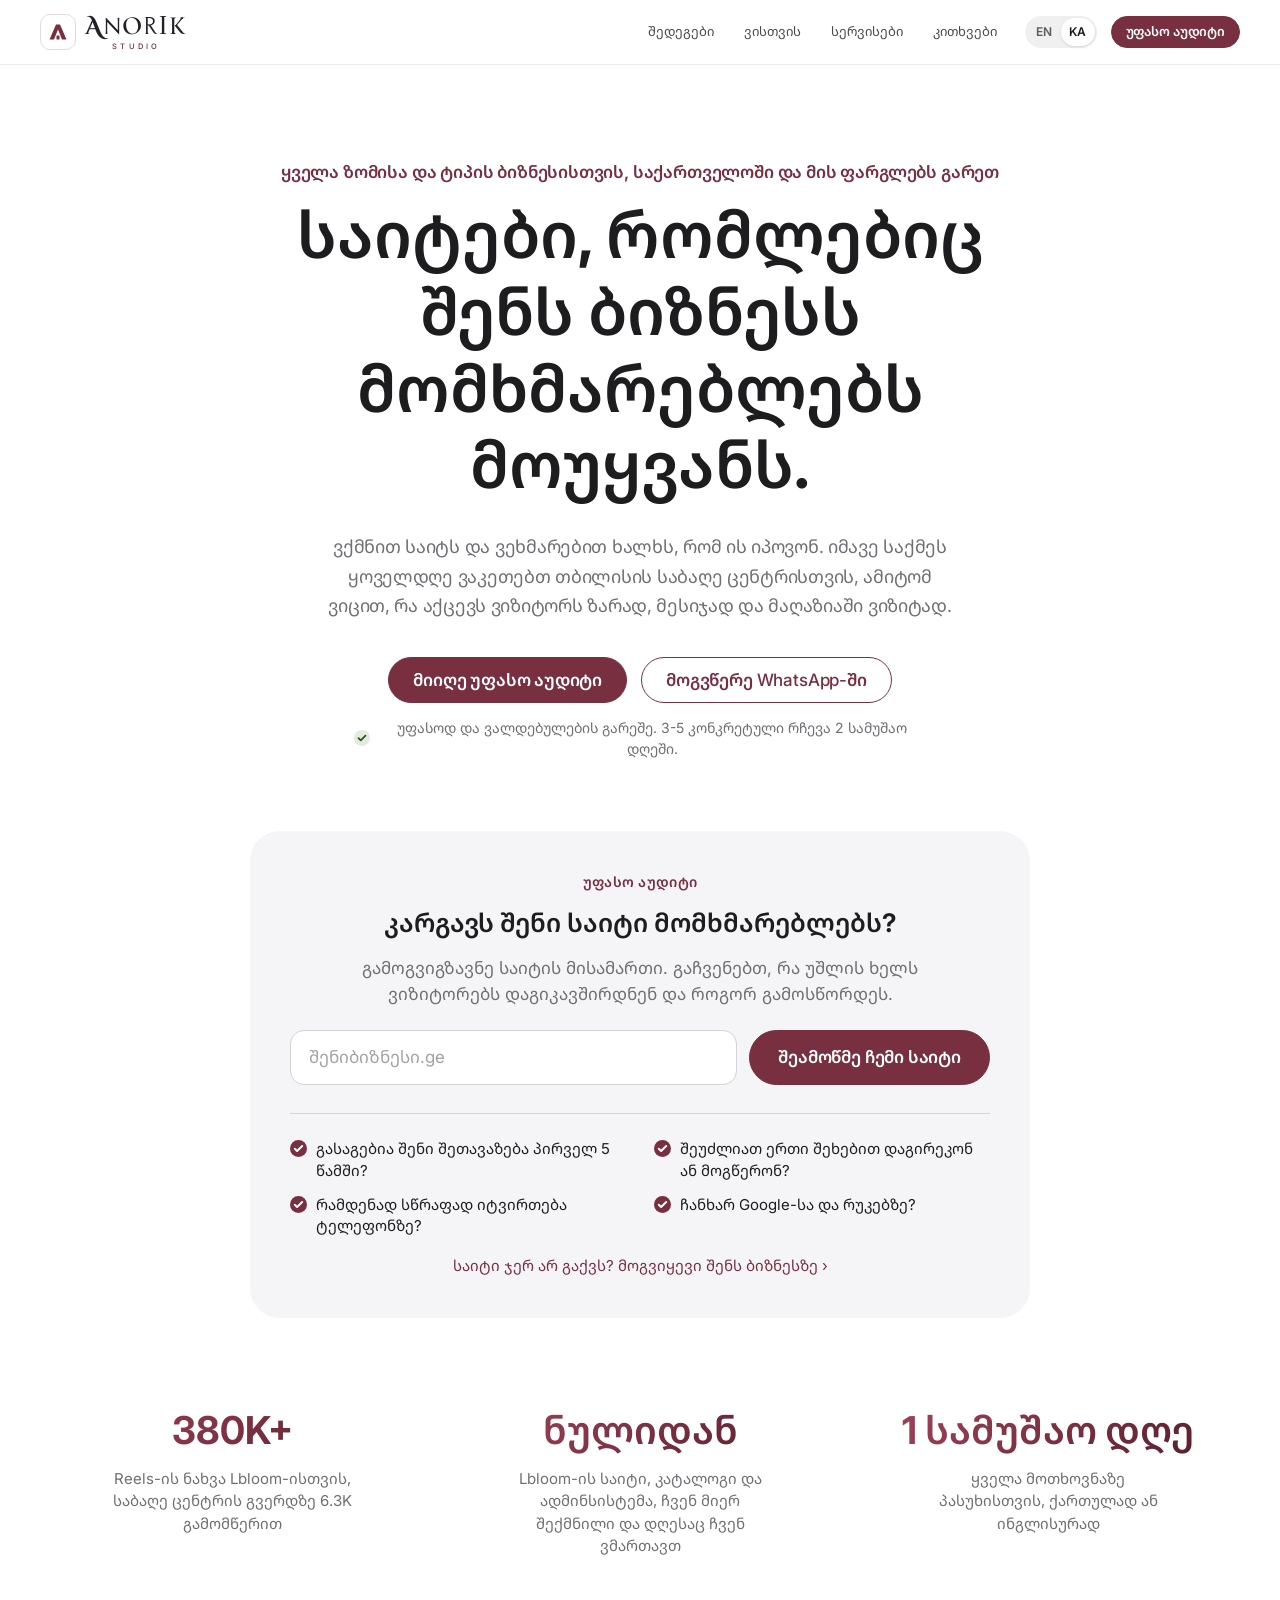
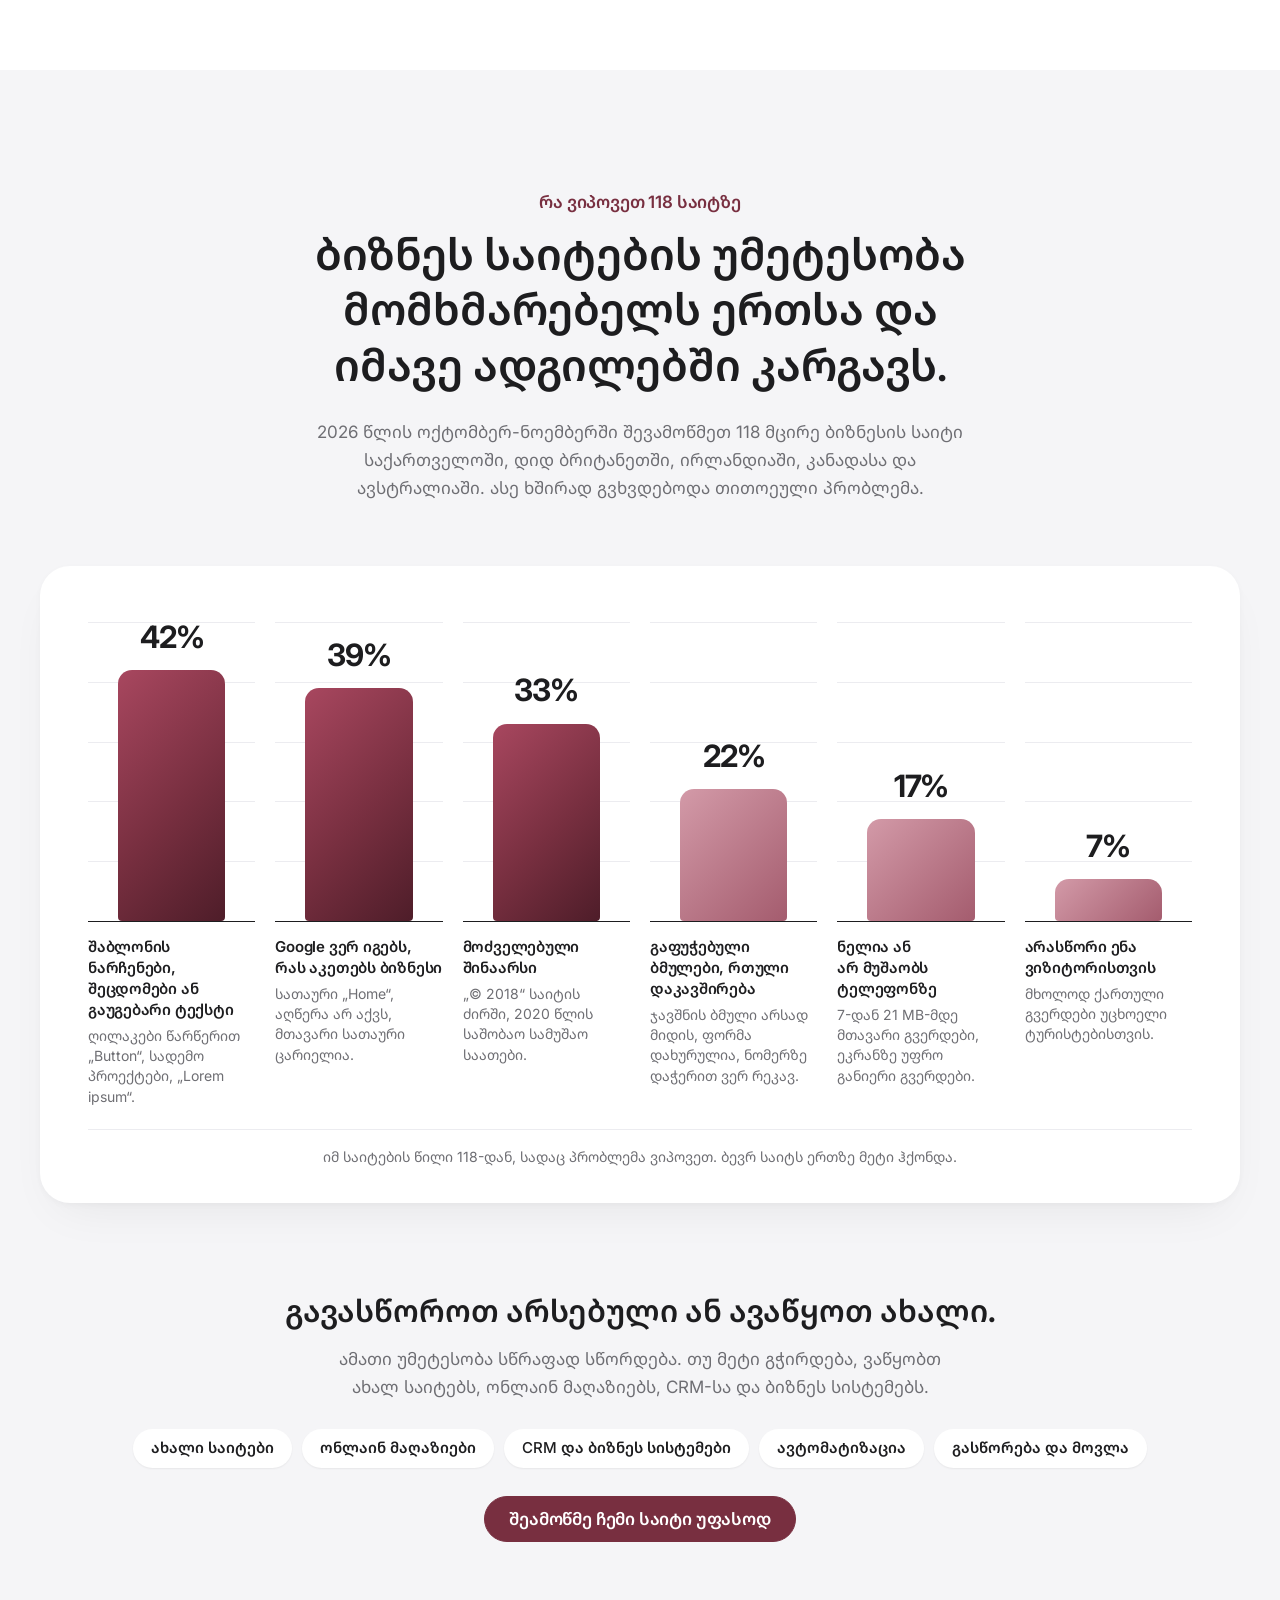
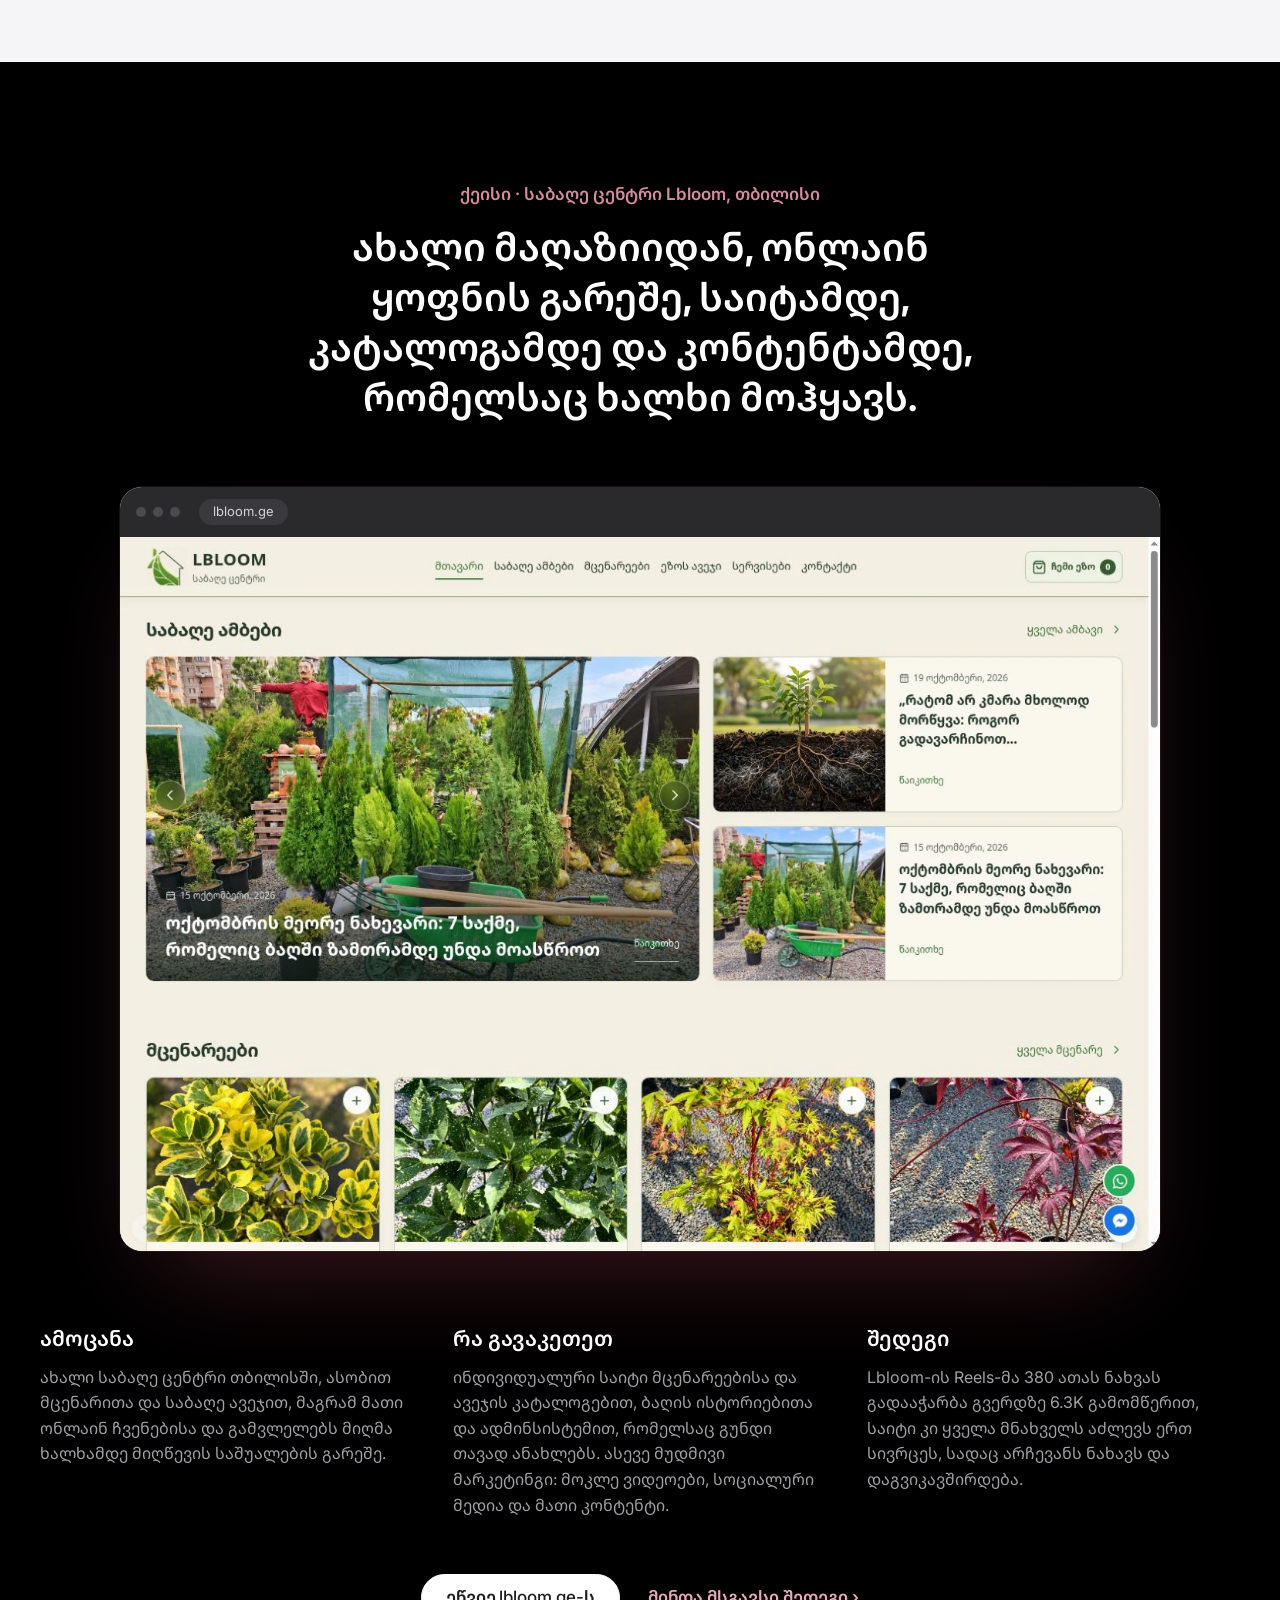
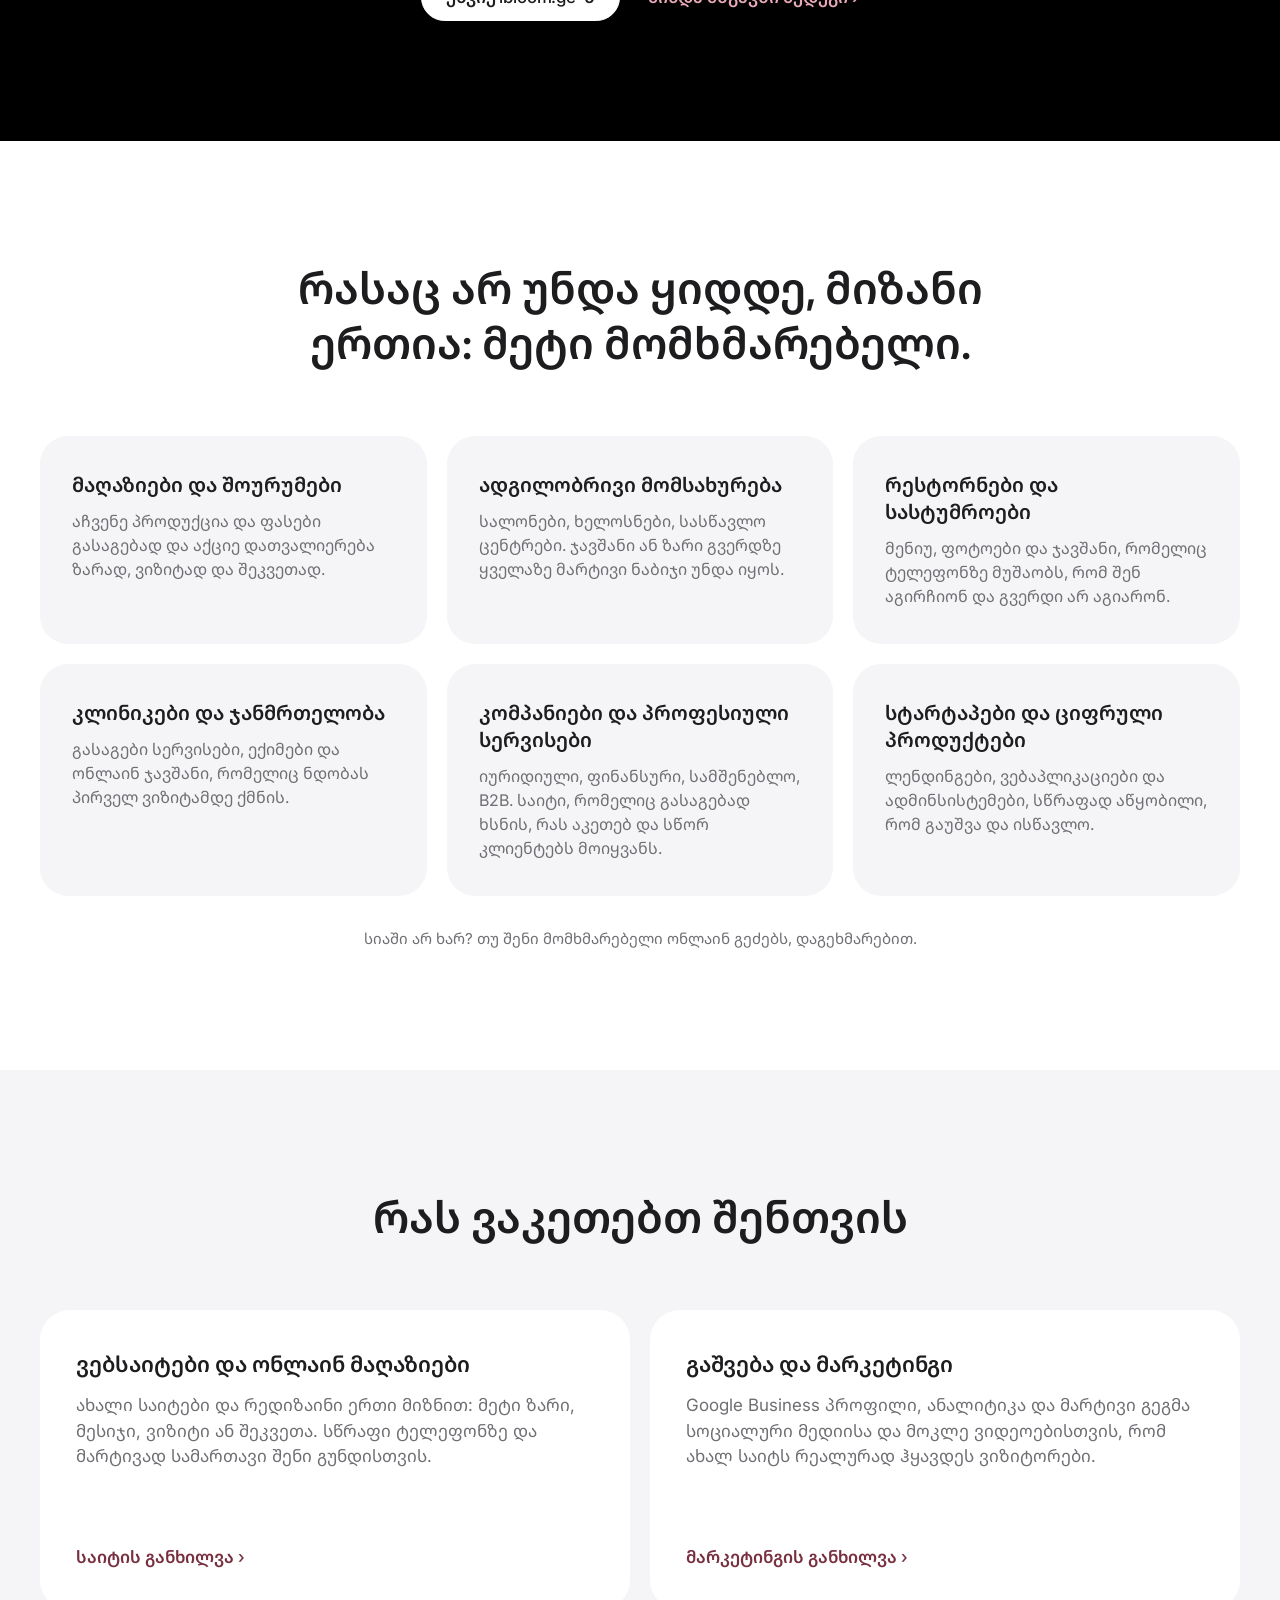
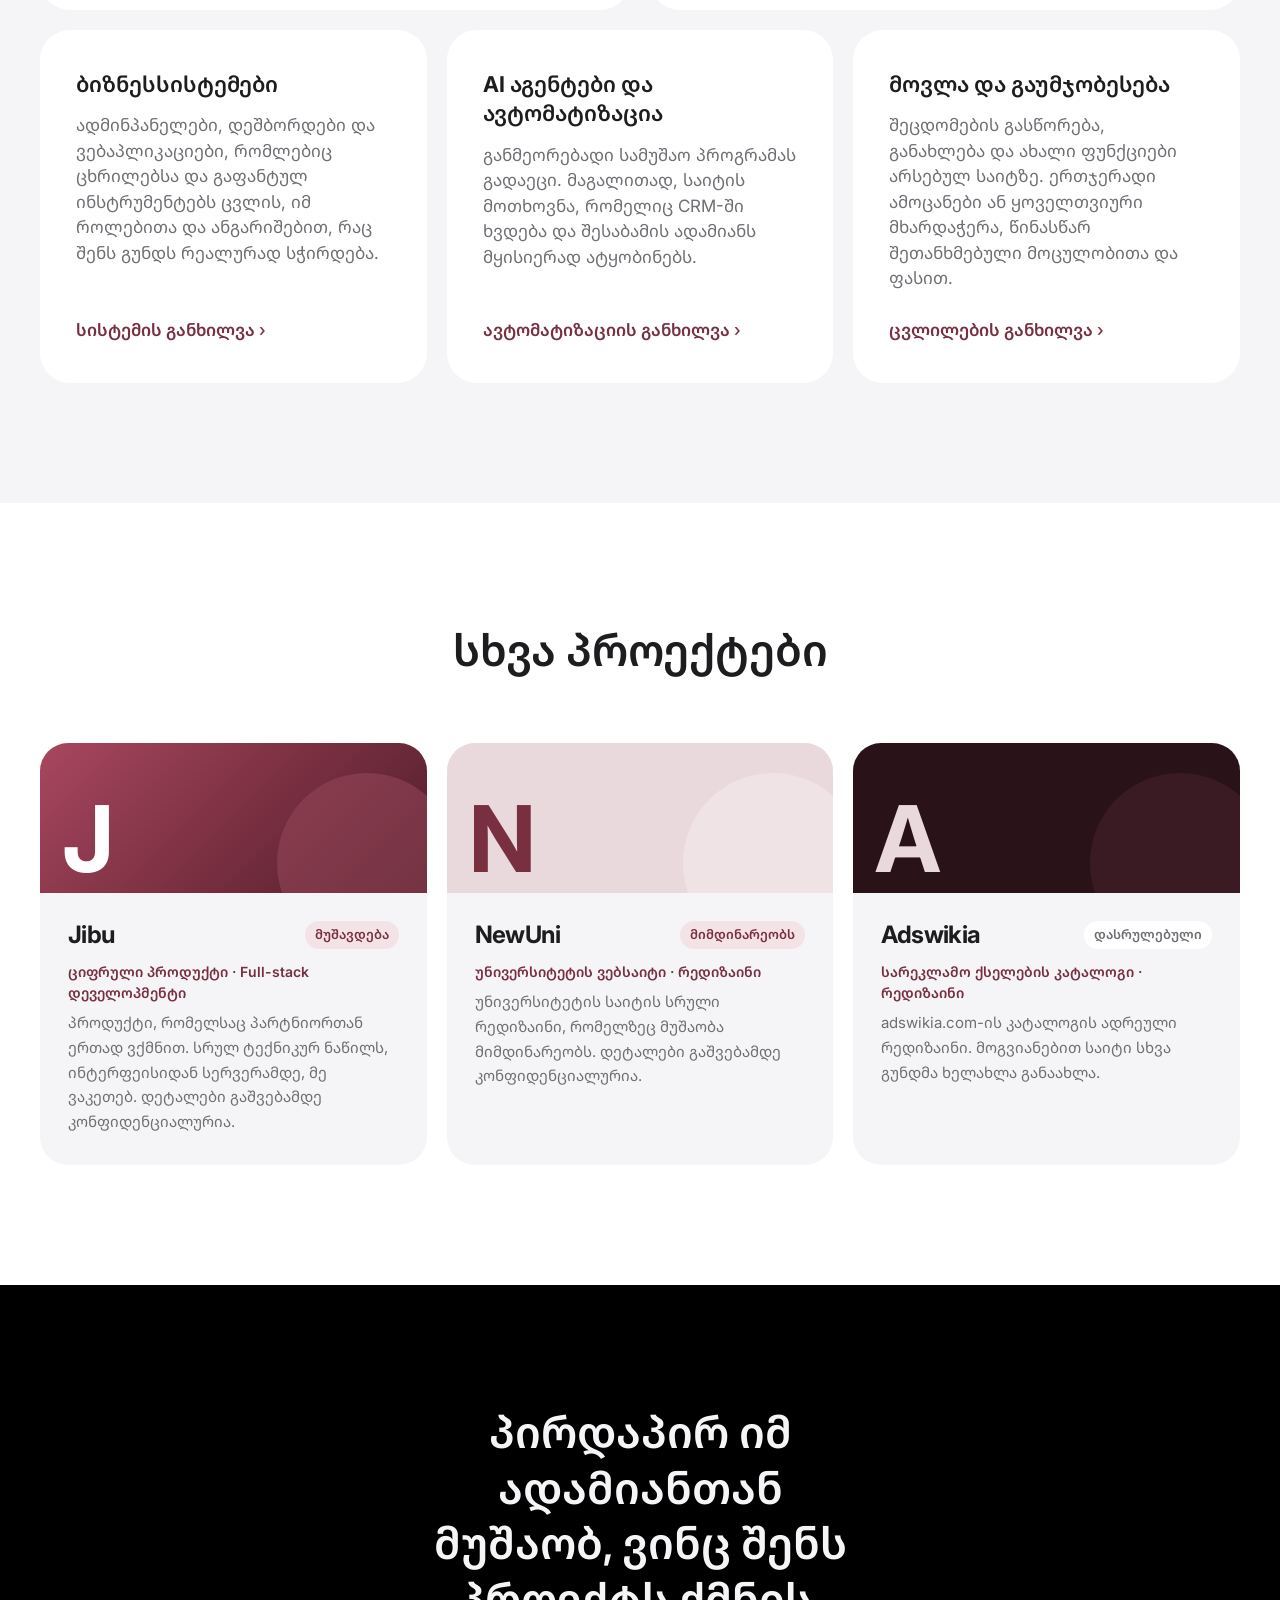
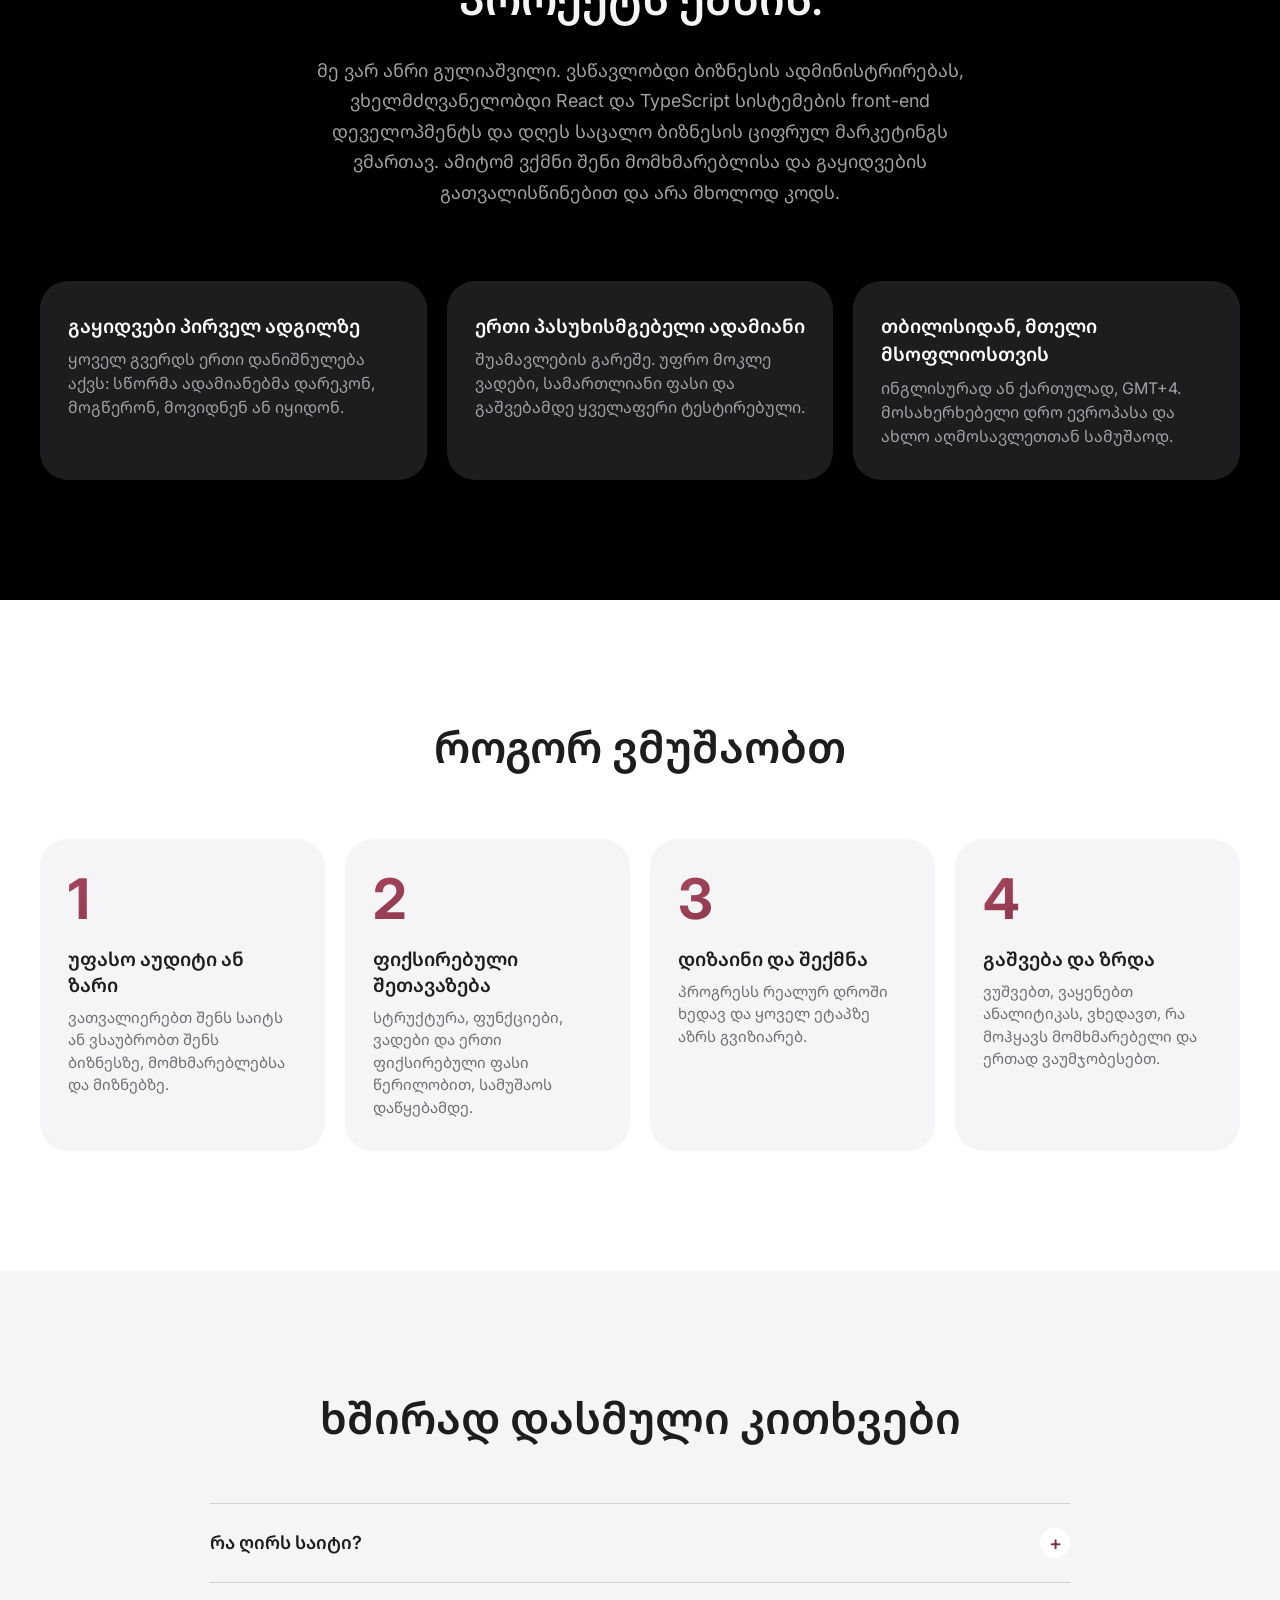
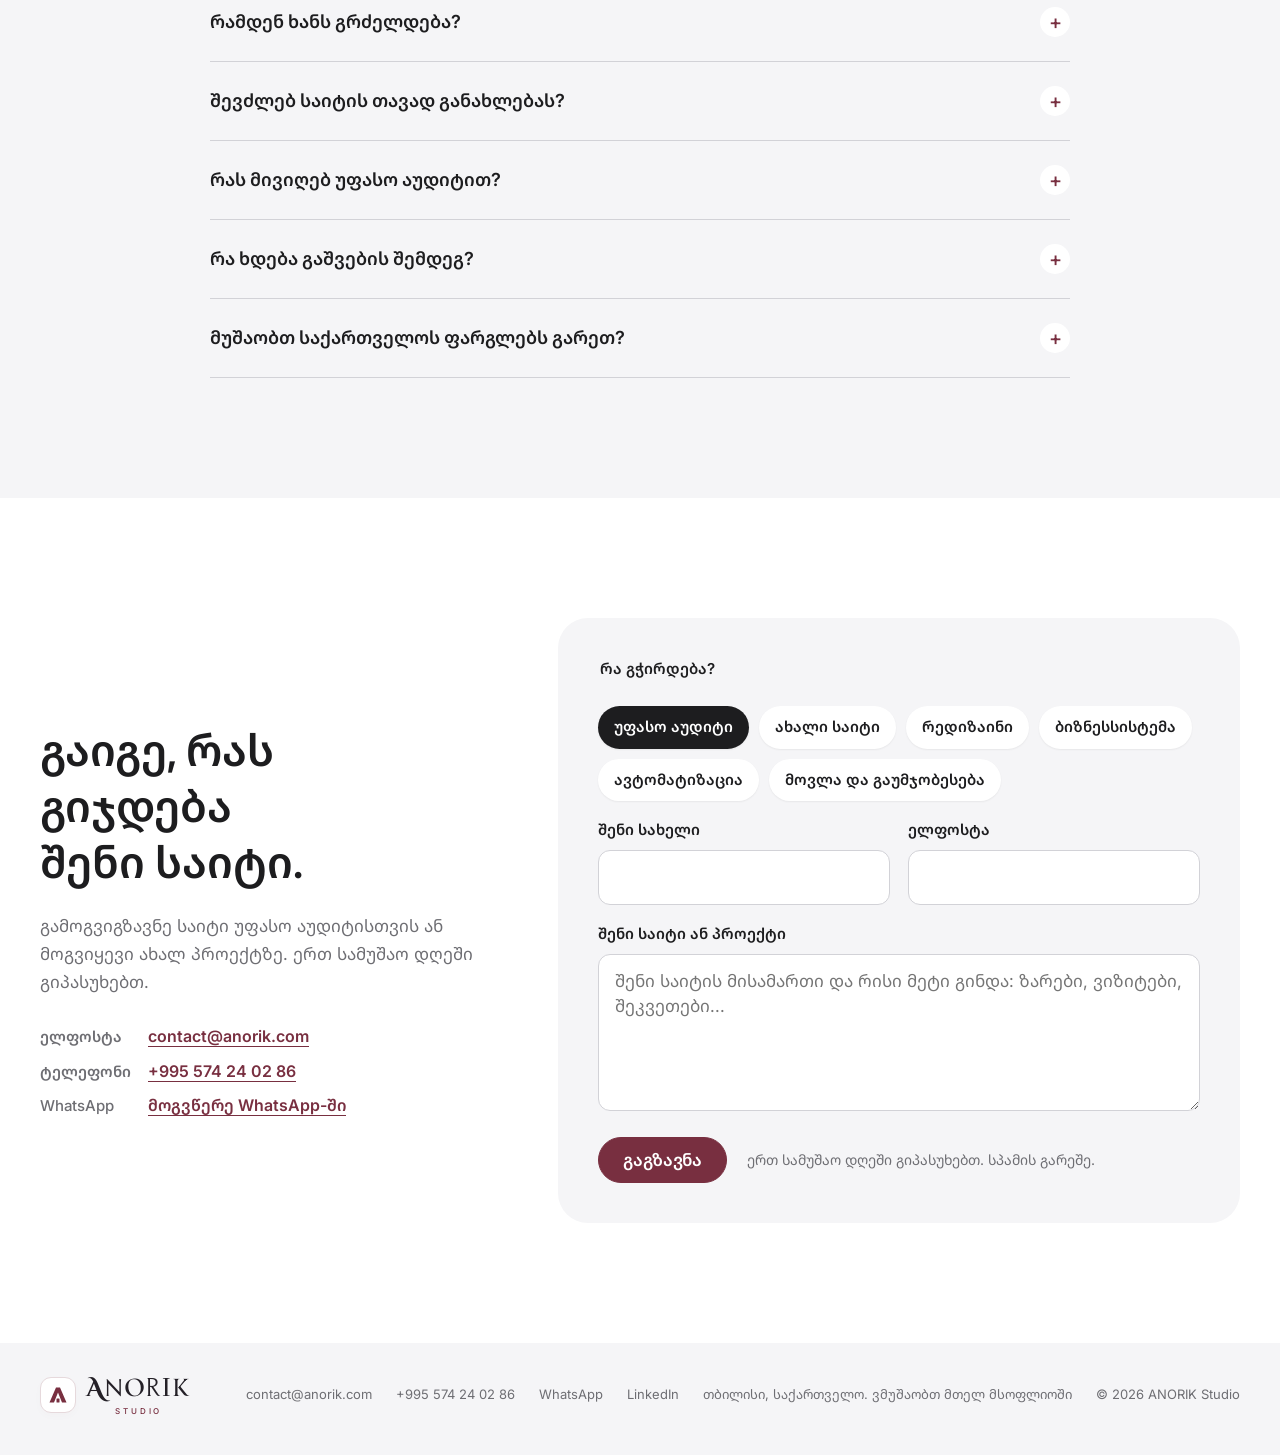
==== commit d6028821: "Apple-style redesign: frosted header, centred headlines, rounded tiles, scroll reveals; wine accent " ====
--- a/ka/index.html
+++ b/ka/index.html
@@ -1,5 +1,5 @@
 <!doctype html>
-<html lang="ka"><head><meta charset="UTF-8"><meta name="viewport" content="width=device-width,initial-scale=1"><meta name="theme-color" content="#f2f1ee">
+<html lang="ka"><head><meta charset="UTF-8"><meta name="viewport" content="width=device-width,initial-scale=1"><meta name="theme-color" content="#ffffff">
 <title>ვებსაიტის დამზადება თბილისში | ANORIK Studio</title>
 <meta name="description" content="ვებსაიტები, ონლაინ მაღაზიები და ბიზნესსისტემები, რომლებიც ზარებს, მესიჯებს, ვიზიტებსა და შეკვეთებს მოიტანს, ყველა ტიპის ბიზნესისთვის. მიიღე საიტის უფასო აუდიტი.">
 <link rel="canonical" href="https://anorik.com/ka/">
@@ -9,7 +9,7 @@
 <meta name="twitter:card" content="summary_large_image"><meta name="twitter:title" content="ANORIK Studio | საიტები, რომლებიც ბიზნესს მომხმარებლებს მოუყვანს"><meta name="twitter:description" content="საიტები და მარკეტინგი, რომლებიც მომხმარებელს მოიყვანს, ყველა ტიპის ბიზნესისთვის. მიიღე საიტის უფასო აუდიტი."><meta name="twitter:image" content="https://anorik.com/assets/og-image.png">
 <script type="application/ld+json">{"@context":"https://schema.org","@graph":[{"@type":"ProfessionalService","@id":"https://anorik.com/#studio","name":"ANORIK Studio","url":"https://anorik.com/ka/","logo":"https://anorik.com/assets/favicon-180.png","image":"https://anorik.com/assets/og-image.png","description":"ვებსაიტები, ონლაინ მაღაზიები და ბიზნესსისტემები, რომლებიც ზარებს, მესიჯებს, ვიზიტებსა და შეკვეთებს მოიტანს, ყველა ტიპის ბიზნესისთვის. მიიღე საიტის უფასო აუდიტი.","email":"contact@anorik.com","telephone":"+995 574 24 02 86","address":{"@type":"PostalAddress","addressLocality":"Tbilisi","addressCountry":"GE"},"areaServed":[{"@type":"Country","name":"Georgia"},"Worldwide"],"knowsLanguage":["en","ka"],"founder":{"@type":"Person","name":"Anri Guliashvili","sameAs":"https://www.linkedin.com/in/anri-guliashvili-5b4673323/"},"sameAs":["https://www.linkedin.com/in/anri-guliashvili-5b4673323/"],"hasOfferCatalog":{"@type":"OfferCatalog","name":"სერვისები","itemListElement":[{"@type":"Offer","itemOffered":{"@type":"Service","name":"ვებსაიტის დიზაინი და დეველოპმენტი"}},{"@type":"Offer","itemOffered":{"@type":"Service","name":"ონლაინ მაღაზიები"}},{"@type":"Offer","itemOffered":{"@type":"Service","name":"გაშვება და მარკეტინგი"}},{"@type":"Offer","itemOffered":{"@type":"Service","name":"ბიზნესსისტემები და ადმინპანელები"}},{"@type":"Offer","itemOffered":{"@type":"Service","name":"AI აგენტები და ბიზნესის ავტომატიზაცია"}},{"@type":"Offer","itemOffered":{"@type":"Service","name":"ვებსაიტის მოვლა და გაუმჯობესება"}}]}},{"@type":"WebSite","@id":"https://anorik.com/#website","url":"https://anorik.com/","name":"ANORIK Studio","inLanguage":["en","ka"],"publisher":{"@id":"https://anorik.com/#studio"}}]}</script>
 <link rel="icon" href="/assets/favicon.svg?v=3" type="image/svg+xml"><link rel="apple-touch-icon" href="/assets/favicon-180.png?v=3">
-<link rel="preconnect" href="https://fonts.googleapis.com"><link rel="preconnect" href="https://fonts.gstatic.com" crossorigin><link rel="stylesheet" href="https://fonts.googleapis.com/css2?family=Bricolage+Grotesque:opsz,wght@12..96,500;12..96,600;12..96,700&family=Hanken+Grotesk:wght@400;500;600&family=Inter:wght@500;600&family=Cinzel+Decorative:wght@700&family=Marcellus&family=Cormorant+SC:wght@600&family=Forum&family=Prata&family=Cinzel:wght@500&display=swap"><link rel="stylesheet" href="/style.css"></head><body><div id="anorik-refined-studio" data-language="ka" lang="ka">
+<link rel="preconnect" href="https://fonts.googleapis.com"><link rel="preconnect" href="https://fonts.gstatic.com" crossorigin><link rel="stylesheet" href="https://fonts.googleapis.com/css2?family=Inter:wght@400;500;600;700&family=Cinzel+Decorative:wght@700&family=Marcellus&family=Cormorant+SC:wght@600&family=Forum&family=Prata&family=Cinzel:wght@500&display=swap"><link rel="stylesheet" href="/style.css"></head><body><div id="anorik-refined-studio" data-language="ka" lang="ka">
 
 <header class="x-head" id="al-top">
 <div class="x-wrap x-head-row">
--- a/style.css
+++ b/style.css
@@ -511,3 +511,301 @@
   #anorik-refined-studio .x-stats-more .x-btn{width:100%}
 }
 @media(prefers-reduced-motion:reduce){#anorik-refined-studio .x-bar-fill,#anorik-refined-studio .x-bar-num{transition:none}}
+
+/* =====================================================================
+   Apple-style layer: clean white and light-grey surfaces, big centred
+   headlines, frosted header, rounded tiles, scroll reveals. Wine accent.
+   ===================================================================== */
+#anorik-refined-studio{
+  --paper:#f5f5f7;--ink:#1d1d1f;--muted:#6e6e73;--line:#d2d2d7;--soft:#f5f5f7;
+  --wine:#782f40;--wine-hover:#8c3a4e;--wine-grad:linear-gradient(135deg,#a8475f 0%,#782f40 55%,#4e1d29 100%);
+  --display:-apple-system,BlinkMacSystemFont,'SF Pro Display',Inter,'Noto Sans Georgian',system-ui,sans-serif;
+  --text:-apple-system,BlinkMacSystemFont,'SF Pro Text',Inter,'Noto Sans Georgian',system-ui,sans-serif;
+  --ease:cubic-bezier(.2,.7,.2,1);
+  background:#fff;color:var(--ink);font-size:17px;line-height:1.5;letter-spacing:-.012em}
+#anorik-refined-studio[data-language=ka]{letter-spacing:0}
+html{background:#fff}
+
+/* type */
+#anorik-refined-studio .x-section-title{font-weight:700;font-size:clamp(36px,5vw,64px);line-height:1.06;letter-spacing:-.035em;text-align:center;max-width:18ch;margin-inline:auto}
+#anorik-refined-studio[data-language=ka] .x-section-title{font-size:clamp(28px,3.4vw,44px);line-height:1.28;letter-spacing:0;max-width:26ch}
+#anorik-refined-studio .x-eyebrow{display:inline-block;margin:0 0 14px;padding:0;background:none;border:0;font-size:19px;font-weight:600;color:var(--wine);letter-spacing:-.01em}
+#anorik-refined-studio[data-language=ka] .x-eyebrow{font-size:17px}
+#anorik-refined-studio .x-eyebrow:before{display:none}
+#anorik-refined-studio .x-grad{background:var(--wine-grad);-webkit-background-clip:text;background-clip:text;color:transparent}
+
+/* buttons: Apple pills */
+#anorik-refined-studio .x-btn{min-height:46px;padding:12px 24px;border-radius:980px;border:1px solid var(--wine);font-weight:500;font-size:17px;letter-spacing:-.01em;transition:background-color .2s,border-color .2s,color .2s,transform .2s var(--ease)}
+#anorik-refined-studio .x-btn:hover{background:var(--wine-hover);border-color:var(--wine-hover)}
+#anorik-refined-studio .x-btn:active{transform:scale(.97)}
+#anorik-refined-studio .x-btn-ghost{background:transparent;color:var(--wine)}
+#anorik-refined-studio .x-btn-ghost:hover{background:var(--wine);border-color:var(--wine);color:#fff}
+#anorik-refined-studio .x-btn-light{background:#fff;border-color:#fff;color:var(--ink)}
+#anorik-refined-studio .x-btn-light:hover{background:#e8e8ed;border-color:#e8e8ed;color:var(--ink)}
+#anorik-refined-studio .x-btn-small{min-height:32px;padding:5px 14px;font-size:13px;font-weight:500}
+
+/* frosted sticky header */
+#anorik-refined-studio .x-head{position:sticky;top:0;z-index:40;padding:6px 0;background:rgba(255,255,255,.78);backdrop-filter:saturate(180%) blur(20px);-webkit-backdrop-filter:saturate(180%) blur(20px);border-bottom:1px solid rgba(0,0,0,.08)}
+#anorik-refined-studio .x-head-row{gap:28px;min-height:52px}
+#anorik-refined-studio .x-head .al-logo{height:40px;gap:9px}
+#anorik-refined-studio .x-head .al-logo img.al-brand-mark{width:36px;height:36px;flex-basis:36px;border-radius:10px;padding:5px;box-shadow:none}
+#anorik-refined-studio .x-head .al-brand-type{height:40px;gap:3px}
+#anorik-refined-studio .x-head .al-logo .al-brand-name{font-size:24px;line-height:25px}
+#anorik-refined-studio .x-head .al-logo .al-brand-descriptor{font-size:7.5px;line-height:8px;letter-spacing:3.3px;padding-left:3.3px}
+#anorik-refined-studio .x-nav{gap:30px;font-size:13px;font-weight:400}
+#anorik-refined-studio .x-nav a{color:var(--ink);opacity:.8;border:0;padding:4px 0;transition:opacity .2s,color .2s}
+#anorik-refined-studio .x-nav a:hover{opacity:1}
+#anorik-refined-studio .x-nav a[aria-current]{opacity:1;color:var(--wine)}
+#anorik-refined-studio .x-locale{padding:2px;border:0;background:rgba(0,0,0,.06)}
+#anorik-refined-studio .x-locale a{min-width:34px;min-height:28px;font-size:12px;color:var(--ink);opacity:.7}
+#anorik-refined-studio .x-locale a[aria-current]{background:#fff;color:var(--ink);opacity:1;box-shadow:0 1px 3px rgba(0,0,0,.12)}
+#anorik-refined-studio .x-locale a:not([aria-current]):hover{color:var(--ink);opacity:1}
+
+/* hero: centred, big, calm */
+#anorik-refined-studio .x-hero{padding:96px 0 112px;background:#fff}
+#anorik-refined-studio .x-hero-grid{grid-template-columns:1fr;gap:0;text-align:center}
+#anorik-refined-studio .x-hero-copy{display:flex;flex-direction:column;align-items:center}
+#anorik-refined-studio h1{font-weight:700;font-size:clamp(48px,7.4vw,104px);line-height:1.02;letter-spacing:-.045em;max-width:13ch;margin-inline:auto}
+#anorik-refined-studio[data-language=ka] h1{font-size:clamp(34px,5vw,66px);line-height:1.2;letter-spacing:0;max-width:18ch}
+#anorik-refined-studio .x-lede{margin:28px auto 0;max-width:36em;font-size:clamp(19px,1.7vw,24px);line-height:1.45;color:var(--muted);letter-spacing:-.015em}
+#anorik-refined-studio[data-language=ka] .x-lede{font-size:clamp(17px,1.4vw,20px);line-height:1.65}
+#anorik-refined-studio .x-actions{justify-content:center;gap:14px;margin-top:36px}
+#anorik-refined-studio .x-assure{justify-content:center;font-size:14px}
+#anorik-refined-studio .x-hero-copy>*{animation:x-rise 1s var(--ease) both}
+#anorik-refined-studio .x-hero-copy>:nth-child(2){animation-delay:.08s}
+#anorik-refined-studio .x-hero-copy>:nth-child(3){animation-delay:.16s}
+#anorik-refined-studio .x-hero-copy>:nth-child(4){animation-delay:.24s}
+#anorik-refined-studio .x-hero-copy>:nth-child(5){animation-delay:.3s}
+@keyframes x-rise{from{opacity:0;transform:translateY(24px)}to{opacity:1;transform:none}}
+
+/* hero review card: light tile with the address field and button side by side */
+#anorik-refined-studio .x-review{grid-template-columns:minmax(0,1fr) auto;gap:14px 12px;width:100%;max-width:780px;margin:72px auto 0;padding:40px;border-radius:30px;background:var(--soft);color:var(--ink);box-shadow:none;text-align:center}
+#anorik-refined-studio .x-review>*{grid-column:1/-1}
+#anorik-refined-studio .x-review-tag{justify-self:center;background:none;padding:0;color:var(--wine);font-size:14px;font-weight:600}
+#anorik-refined-studio .x-review h2{font-weight:700;font-size:clamp(26px,2.6vw,34px);line-height:1.12;letter-spacing:-.03em;color:var(--ink)}
+#anorik-refined-studio[data-language=ka] .x-review h2{font-size:clamp(22px,2vw,27px);line-height:1.35;letter-spacing:0}
+#anorik-refined-studio .x-review-text{font-size:17px;color:var(--muted);max-width:34em;margin:0 auto 8px}
+#anorik-refined-studio .x-review-field{grid-column:1}
+#anorik-refined-studio .x-review-field input{min-height:54px;border-radius:14px;border:1px solid var(--line);background:#fff;color:var(--ink);font-size:17px;transition:border-color .2s,box-shadow .2s}
+#anorik-refined-studio .x-review-field input::placeholder{color:#a1a1a6}
+#anorik-refined-studio .x-review-field input:focus{border-color:var(--wine);background:#fff;box-shadow:0 0 0 4px rgba(120,47,64,.14)}
+#anorik-refined-studio .x-review .x-btn{grid-column:2;width:auto;min-height:54px;padding-inline:28px;background:var(--wine);border-color:var(--wine);color:#fff}
+#anorik-refined-studio .x-review .x-btn:hover{background:var(--wine-hover);border-color:var(--wine-hover)}
+#anorik-refined-studio .x-review :focus-visible{outline-color:var(--wine)}
+#anorik-refined-studio .x-review-points{grid-template-columns:1fr 1fr;gap:12px 28px;margin-top:14px;padding-top:24px;border-top:1px solid var(--line);text-align:left}
+#anorik-refined-studio .x-review-points li{color:var(--ink);font-size:15px}
+#anorik-refined-studio .x-review-points li:before{background-color:var(--wine)}
+#anorik-refined-studio .x-review-alt{justify-self:center;margin-top:4px;color:var(--wine);font-size:15px;text-decoration:none}
+#anorik-refined-studio .x-review-alt:after{content:' \203A'}
+#anorik-refined-studio .x-review-alt:hover{color:var(--wine-hover);text-decoration:underline}
+
+/* proof numbers */
+#anorik-refined-studio .x-proof{margin-top:88px;border:0;text-align:center;gap:24px}
+#anorik-refined-studio .x-proof>div,#anorik-refined-studio .x-proof>div+div{padding:0;border:0}
+#anorik-refined-studio .x-proof dt{font-weight:700;font-size:clamp(40px,4.4vw,60px);letter-spacing:-.04em;background:var(--wine-grad);-webkit-background-clip:text;background-clip:text;color:transparent;padding-bottom:4px}
+#anorik-refined-studio[data-language=ka] .x-proof dt{font-size:clamp(28px,3vw,40px);letter-spacing:0;line-height:1.25}
+#anorik-refined-studio .x-proof dd{margin:10px auto 0;font-size:15px;color:var(--muted)}
+
+/* section rhythm */
+#anorik-refined-studio .x-pains,#anorik-refined-studio .x-case,#anorik-refined-studio .x-for,#anorik-refined-studio .x-services,#anorik-refined-studio .x-more,#anorik-refined-studio .x-about,#anorik-refined-studio .x-process,#anorik-refined-studio .x-faq,#anorik-refined-studio .x-contact{padding:120px 0;border:0}
+#anorik-refined-studio .x-pains{background:var(--soft)}
+#anorik-refined-studio .x-for{background:#fff}
+#anorik-refined-studio .x-services{background:var(--soft)}
+#anorik-refined-studio .x-more{background:#fff}
+#anorik-refined-studio .x-about{background:#000;color:#f5f5f7}
+#anorik-refined-studio .x-process{background:#fff}
+#anorik-refined-studio .x-faq{background:var(--soft)}
+#anorik-refined-studio .x-contact{background:#fff}
+
+/* chart section */
+#anorik-refined-studio .x-stats-head{text-align:center}
+#anorik-refined-studio .x-stats-head .x-pains-text{margin:24px auto 0;max-width:40em;font-size:19px;line-height:1.5;color:var(--muted)}
+#anorik-refined-studio[data-language=ka] .x-stats-head .x-pains-text{font-size:17px;line-height:1.65}
+#anorik-refined-studio .x-chart{margin-top:64px;padding:56px 48px 36px;border:0;border-radius:30px;background:#fff;box-shadow:0 2px 6px rgba(0,0,0,.03),0 20px 50px -20px rgba(0,0,0,.08)}
+#anorik-refined-studio .x-bar-col{height:300px;border-bottom:1px solid var(--ink);background:repeating-linear-gradient(to top,transparent 0,transparent calc(20% - 1px),#ececf0 calc(20% - 1px),#ececf0 20%)}
+#anorik-refined-studio .x-bar-fill{left:18%;right:18%;border-radius:14px 14px 4px 4px;background:var(--wine-grad)}
+#anorik-refined-studio .x-bar:nth-child(n+4) .x-bar-fill{background:linear-gradient(135deg,#d39aa8,#a45c6e)}
+#anorik-refined-studio .x-bar-num{font-weight:700;font-size:clamp(24px,2.4vw,34px);letter-spacing:-.035em}
+#anorik-refined-studio .x-bar-label{font-weight:600;font-size:16px;letter-spacing:-.015em}
+#anorik-refined-studio .x-bar-example{color:var(--muted)}
+#anorik-refined-studio .x-chart-note{border-top:1px solid #ececf0;text-align:center}
+#anorik-refined-studio .x-stats-more{grid-template-columns:1fr;justify-items:center;text-align:center;gap:28px;margin-top:88px}
+#anorik-refined-studio .x-stats-more h3{font-weight:700;font-size:clamp(28px,3.2vw,44px);line-height:1.1;letter-spacing:-.035em}
+#anorik-refined-studio[data-language=ka] .x-stats-more h3{font-size:clamp(24px,2.4vw,32px);line-height:1.3;letter-spacing:0}
+#anorik-refined-studio .x-stats-more p{margin:14px auto 0;font-size:19px;max-width:36em}
+#anorik-refined-studio[data-language=ka] .x-stats-more p{font-size:17px;line-height:1.65}
+#anorik-refined-studio .x-stats-more .x-chips{justify-content:center;margin-top:28px}
+#anorik-refined-studio .x-chips a{min-height:38px;padding:8px 18px;border:0;background:#fff;font-weight:500;font-size:15px;box-shadow:0 1px 2px rgba(0,0,0,.06);transition:background-color .2s,color .2s}
+#anorik-refined-studio .x-chips a:hover{background:var(--wine);color:#fff}
+
+/* case study: black, centred, big screenshot */
+#anorik-refined-studio .x-case{background:#000;color:#f5f5f7}
+#anorik-refined-studio .x-case .x-wrap{display:block}
+#anorik-refined-studio .x-case-head{text-align:center}
+#anorik-refined-studio .x-kicker{color:#d38d9e;font-size:17px;font-weight:600;margin-bottom:16px}
+#anorik-refined-studio .x-case h2{font-weight:700;font-size:clamp(32px,4.4vw,56px);line-height:1.08;letter-spacing:-.035em;max-width:22ch;margin-inline:auto}
+#anorik-refined-studio[data-language=ka] .x-case h2{font-size:clamp(26px,3vw,40px);line-height:1.3;letter-spacing:0;max-width:30ch}
+#anorik-refined-studio .x-case-shot{max-width:1040px;margin:64px auto 0}
+#anorik-refined-studio .x-browser{border-radius:22px;box-shadow:0 50px 100px -40px rgba(120,47,64,.55),0 0 0 1px rgba(255,255,255,.08)}
+#anorik-refined-studio .x-browser-bar{background:#2a2a2d;color:#a1a1a6}
+#anorik-refined-studio .x-browser-bar i{background:#4a4a4f}
+#anorik-refined-studio .x-browser-bar span{background:#3a3a3e;color:#d2d2d7}
+#anorik-refined-studio .x-browser img{max-height:none}
+#anorik-refined-studio .x-case-facts{grid-template-columns:repeat(3,1fr);gap:40px;margin-top:72px}
+#anorik-refined-studio .x-case-facts dt{font-size:21px;font-weight:600;color:#fff;margin-bottom:10px}
+#anorik-refined-studio .x-case-facts dd{font-size:16px;line-height:1.6;color:#a1a1a6}
+#anorik-refined-studio .x-case-foot{justify-content:center;margin-top:56px;padding-top:0;border:0}
+#anorik-refined-studio .x-case-link{color:#e9a9b8;text-decoration:none}
+#anorik-refined-studio .x-case-link:after{content:' \203A'}
+#anorik-refined-studio .x-case-link:hover{color:#fff;text-decoration:underline}
+
+/* who it's for: soft tiles */
+#anorik-refined-studio .x-for-list{gap:20px;margin-top:64px}
+#anorik-refined-studio .x-for-list li{padding:36px 32px;background:var(--soft);border:0;border-radius:28px;transition:transform .4s var(--ease)}
+#anorik-refined-studio .x-for-list li:hover{transform:translateY(-4px)}
+#anorik-refined-studio .x-for-list h3{font-weight:700;font-size:24px;letter-spacing:-.025em}
+#anorik-refined-studio[data-language=ka] .x-for-list h3{font-size:20px;letter-spacing:0;line-height:1.35}
+#anorik-refined-studio .x-for-note{text-align:center;margin-top:32px}
+
+/* services: bento grid */
+#anorik-refined-studio .x-service-list{display:grid;grid-template-columns:repeat(6,minmax(0,1fr));gap:20px;margin-top:64px;border:0}
+#anorik-refined-studio .x-service-list li{grid-column:span 2;display:flex;flex-direction:column;gap:14px;padding:40px 36px;min-height:300px;background:#fff;border:0;border-radius:30px;transition:transform .4s var(--ease),box-shadow .4s var(--ease)}
+#anorik-refined-studio .x-service-list li:nth-child(-n+2){grid-column:span 3}
+#anorik-refined-studio .x-service-list li:hover{transform:translateY(-4px);box-shadow:0 24px 50px -24px rgba(0,0,0,.18)}
+#anorik-refined-studio .x-service-list h3{font-weight:700;font-size:clamp(24px,2.2vw,32px);line-height:1.12;letter-spacing:-.03em}
+#anorik-refined-studio[data-language=ka] .x-service-list h3{font-size:clamp(20px,1.7vw,24px);line-height:1.35;letter-spacing:0}
+#anorik-refined-studio .x-service-list p{font-size:17px;line-height:1.5;color:var(--muted)}
+#anorik-refined-studio .x-service-list a{margin-top:auto;padding-top:12px;font-weight:500;font-size:17px;text-decoration:none;color:var(--wine)}
+#anorik-refined-studio .x-service-list a:after{content:' \203A'}
+#anorik-refined-studio .x-service-list a:hover{text-decoration:underline;text-underline-offset:4px}
+
+/* more projects */
+#anorik-refined-studio .x-projects{margin-top:64px;gap:20px}
+#anorik-refined-studio .x-project{border:0;border-radius:28px;background:var(--soft)}
+#anorik-refined-studio .x-project-art{height:150px}
+#anorik-refined-studio .x-art-jibu{background:var(--wine-grad)}
+#anorik-refined-studio .x-project-body{padding:24px 28px 30px}
+#anorik-refined-studio .x-project h3{font-weight:700;letter-spacing:-.025em}
+#anorik-refined-studio .x-status{background:#fff;border:0}
+#anorik-refined-studio .x-status-active{background:#f3e3e7}
+
+/* about: black statement */
+#anorik-refined-studio .x-about-grid{grid-template-columns:1fr;gap:72px;text-align:center}
+#anorik-refined-studio .x-about .x-section-title{color:#f5f5f7;max-width:20ch}
+#anorik-refined-studio .x-about-text{margin:28px auto 0;max-width:38em;font-size:clamp(19px,1.6vw,22px);line-height:1.55;color:#a1a1a6}
+#anorik-refined-studio[data-language=ka] .x-about-text{font-size:18px;line-height:1.7}
+#anorik-refined-studio .x-about-points{grid-template-columns:repeat(3,1fr);gap:20px}
+#anorik-refined-studio .x-about-points>div{padding:32px 28px;border:0;border-radius:28px;background:#1d1d1f;text-align:left}
+#anorik-refined-studio .x-about-points dt{font-weight:700;font-size:21px;letter-spacing:-.02em;color:#fff}
+#anorik-refined-studio[data-language=ka] .x-about-points dt{letter-spacing:0;font-size:19px}
+#anorik-refined-studio .x-about-points dd{color:#a1a1a6;font-size:16px}
+
+/* process */
+#anorik-refined-studio .x-steps{margin-top:64px;gap:20px}
+#anorik-refined-studio .x-steps li{padding:32px 28px;border:0;border-radius:28px;background:var(--soft)}
+#anorik-refined-studio .x-steps li:before{font-weight:700;font-size:56px;letter-spacing:-.04em;margin-bottom:20px;background:var(--wine-grad);-webkit-background-clip:text;background-clip:text;color:transparent}
+#anorik-refined-studio .x-steps h3{font-weight:700;font-size:21px;letter-spacing:-.02em}
+#anorik-refined-studio[data-language=ka] .x-steps h3{letter-spacing:0;font-size:19px;line-height:1.35}
+
+/* faq */
+#anorik-refined-studio .x-faq-grid{grid-template-columns:1fr;gap:56px;max-width:860px}
+#anorik-refined-studio .x-faq-list{border-top:1px solid var(--line)}
+#anorik-refined-studio .x-faq details{border-bottom:1px solid var(--line)}
+#anorik-refined-studio .x-faq summary{padding:24px 0;font-weight:600;font-size:20px;letter-spacing:-.02em}
+#anorik-refined-studio[data-language=ka] .x-faq summary{font-size:18px;letter-spacing:0}
+#anorik-refined-studio .x-faq summary:after{flex-basis:30px;height:30px;background:#fff;color:var(--wine);transition:transform .3s var(--ease)}
+#anorik-refined-studio .x-faq details[open] summary:after{transform:rotate(180deg)}
+#anorik-refined-studio .x-faq details p{color:var(--muted);font-size:17px;padding-bottom:24px}
+#anorik-refined-studio .x-faq details[open] p{animation:x-rise .45s var(--ease) both}
+
+/* contact */
+#anorik-refined-studio .x-contact-grid{gap:64px;align-items:center}
+#anorik-refined-studio .x-contact .x-section-title{text-align:left;margin:0;max-width:14ch}
+#anorik-refined-studio .x-contact-intro>p{font-size:19px;line-height:1.5}
+#anorik-refined-studio[data-language=ka] .x-contact-intro>p{font-size:17px;line-height:1.65}
+#anorik-refined-studio .x-form{padding:40px;border-radius:30px;background:var(--soft)}
+#anorik-refined-studio .x-form input:not([type=radio]),#anorik-refined-studio .x-form textarea{border:1px solid var(--line);background:#fff;font-size:17px;transition:border-color .2s,box-shadow .2s}
+#anorik-refined-studio .x-form input:not([type=radio]):focus,#anorik-refined-studio .x-form textarea:focus{border-color:var(--wine);box-shadow:0 0 0 4px rgba(120,47,64,.14)}
+#anorik-refined-studio .x-form .x-chips span{border:0;background:#fff;font-size:15px;box-shadow:0 1px 2px rgba(0,0,0,.06);transition:background-color .2s,color .2s}
+#anorik-refined-studio .x-form .x-chips input:checked+span{background:var(--ink);color:#fff}
+#anorik-refined-studio #al-inquiry-status{background:#fff}
+
+/* footer */
+#anorik-refined-studio .x-footer{background:var(--soft);border-top:0;padding:32px 0 40px}
+#anorik-refined-studio .x-footer-info{font-size:13px;color:var(--muted)}
+
+/* scroll reveal (class added by app.js only) */
+#anorik-refined-studio.x-anim .x-rv{opacity:0;transform:translateY(32px);transition:opacity .9s var(--ease) var(--d,0s),transform 1s var(--ease) var(--d,0s)}
+#anorik-refined-studio.x-anim .x-case-shot.x-rv{transform:translateY(40px) scale(.94)}
+#anorik-refined-studio.x-anim .x-rv.is-in{opacity:1;transform:none}
+
+/* responsive */
+@media(max-width:980px){
+  #anorik-refined-studio .x-head{padding:6px 0 0}
+  #anorik-refined-studio .x-nav-mobile{margin-top:4px;padding-bottom:6px;border:0;gap:2px}
+  #anorik-refined-studio .x-nav-mobile a{padding:6px 12px;border:0;background:none;font-size:13px;color:var(--ink)}
+  #anorik-refined-studio .x-nav-mobile a[aria-current]{background:rgba(120,47,64,.1);color:var(--wine)}
+  #anorik-refined-studio .x-case-facts{grid-template-columns:1fr 1fr}
+  #anorik-refined-studio .x-case-facts>div:last-child{grid-column:1/-1}
+  #anorik-refined-studio .x-service-list{grid-template-columns:1fr 1fr}
+  #anorik-refined-studio .x-service-list li,#anorik-refined-studio .x-service-list li:nth-child(-n+2){grid-column:span 1}
+  #anorik-refined-studio .x-service-list li:first-child{grid-column:1/-1}
+  #anorik-refined-studio .x-about-points{grid-template-columns:1fr}
+  #anorik-refined-studio .x-contact-grid{gap:40px}
+  #anorik-refined-studio .x-contact .x-section-title{max-width:none}
+}
+@media(max-width:700px){
+  #anorik-refined-studio .x-proof{grid-template-columns:1fr;gap:28px;margin-top:64px}
+  #anorik-refined-studio .x-proof>div,#anorik-refined-studio .x-proof>div+div{display:block;padding:0;border:0}
+  #anorik-refined-studio .x-proof dd{margin-top:6px}
+}
+@media(max-width:600px){
+  #anorik-refined-studio{font-size:17px}
+  #anorik-refined-studio .x-hero{padding:56px 0 72px}
+  #anorik-refined-studio h1{font-size:clamp(40px,11.5vw,54px)}
+  #anorik-refined-studio[data-language=ka] h1{font-size:clamp(28px,8vw,36px)}
+  #anorik-refined-studio .x-lede{font-size:19px}
+  #anorik-refined-studio[data-language=ka] .x-lede{font-size:17px}
+  #anorik-refined-studio .x-section-title{font-size:clamp(32px,9vw,40px)}
+  #anorik-refined-studio[data-language=ka] .x-section-title{font-size:clamp(24px,7vw,30px)}
+  #anorik-refined-studio .x-case h2{font-size:clamp(28px,8vw,36px)}
+  #anorik-refined-studio[data-language=ka] .x-case h2{font-size:clamp(23px,6.6vw,28px)}
+  #anorik-refined-studio .x-pains,#anorik-refined-studio .x-case,#anorik-refined-studio .x-for,#anorik-refined-studio .x-services,#anorik-refined-studio .x-more,#anorik-refined-studio .x-about,#anorik-refined-studio .x-process,#anorik-refined-studio .x-faq,#anorik-refined-studio .x-contact{padding:80px 0}
+  #anorik-refined-studio .x-review{grid-template-columns:1fr;margin-top:48px;padding:28px 20px;border-radius:24px}
+  #anorik-refined-studio .x-review .x-btn{grid-column:1;width:100%}
+  #anorik-refined-studio .x-review-points{grid-template-columns:1fr}
+  #anorik-refined-studio .x-chart{margin-top:40px;padding:24px 18px 18px;border-radius:24px}
+  #anorik-refined-studio .x-bar-col{height:12px;border:0;background:#ececf0}
+  #anorik-refined-studio .x-stats-more{margin-top:56px}
+  #anorik-refined-studio .x-case-shot{margin-top:40px}
+  #anorik-refined-studio .x-browser{border-radius:16px}
+  #anorik-refined-studio .x-case-facts{grid-template-columns:1fr;gap:28px;margin-top:48px}
+  #anorik-refined-studio .x-case-foot{flex-direction:column;margin-top:40px}
+  #anorik-refined-studio .x-for-list,#anorik-refined-studio .x-service-list,#anorik-refined-studio .x-projects,#anorik-refined-studio .x-steps{margin-top:40px;gap:14px}
+  #anorik-refined-studio .x-service-list{grid-template-columns:1fr}
+  #anorik-refined-studio .x-service-list li{min-height:0;padding:30px 24px;border-radius:24px}
+  #anorik-refined-studio .x-for-list li,#anorik-refined-studio .x-steps li,#anorik-refined-studio .x-about-points>div{padding:26px 22px;border-radius:24px}
+  #anorik-refined-studio .x-steps{grid-template-columns:1fr}
+  #anorik-refined-studio .x-steps li:before{font-size:44px;margin-bottom:12px}
+  #anorik-refined-studio .x-project{border-radius:24px}
+  #anorik-refined-studio .x-about-grid{gap:48px}
+  #anorik-refined-studio .x-faq-grid{gap:32px}
+  #anorik-refined-studio .x-faq summary{padding:20px 0;font-size:18px}
+  #anorik-refined-studio .x-form{padding:24px 18px;border-radius:24px}
+  #anorik-refined-studio .x-mobile-bar{background:rgba(255,255,255,.8);backdrop-filter:saturate(180%) blur(20px);-webkit-backdrop-filter:saturate(180%) blur(20px);border-top:1px solid rgba(0,0,0,.08)}
+  #anorik-refined-studio .x-mobile-bar .x-btn{min-height:46px}
+  #anorik-refined-studio .x-mobile-bar .x-btn-ghost{background:#fff}
+}
+@media(prefers-reduced-motion:reduce){
+  #anorik-refined-studio.x-anim .x-rv{opacity:1;transform:none;transition:none}
+  #anorik-refined-studio .x-hero-copy>*{animation:none}
+}
+#anorik-refined-studio .x-proof dt{font-size:clamp(36px,3.6vw,52px);white-space:nowrap}
+@media(max-width:700px){#anorik-refined-studio .x-proof dt{white-space:normal}}
+@media(max-width:600px){
+  #anorik-refined-studio .x-eyebrow{font-size:15px}
+  #anorik-refined-studio[data-language=ka] .x-eyebrow{font-size:14px}
+  #anorik-refined-studio .x-mobile-bar{transition:transform .45s var(--ease),opacity .3s}
+  #anorik-refined-studio.x-bar-hidden .x-mobile-bar{transform:translateY(110%);opacity:0;pointer-events:none}
+}
+#anorik-refined-studio .x-head{background:rgba(255,255,255,.92)}
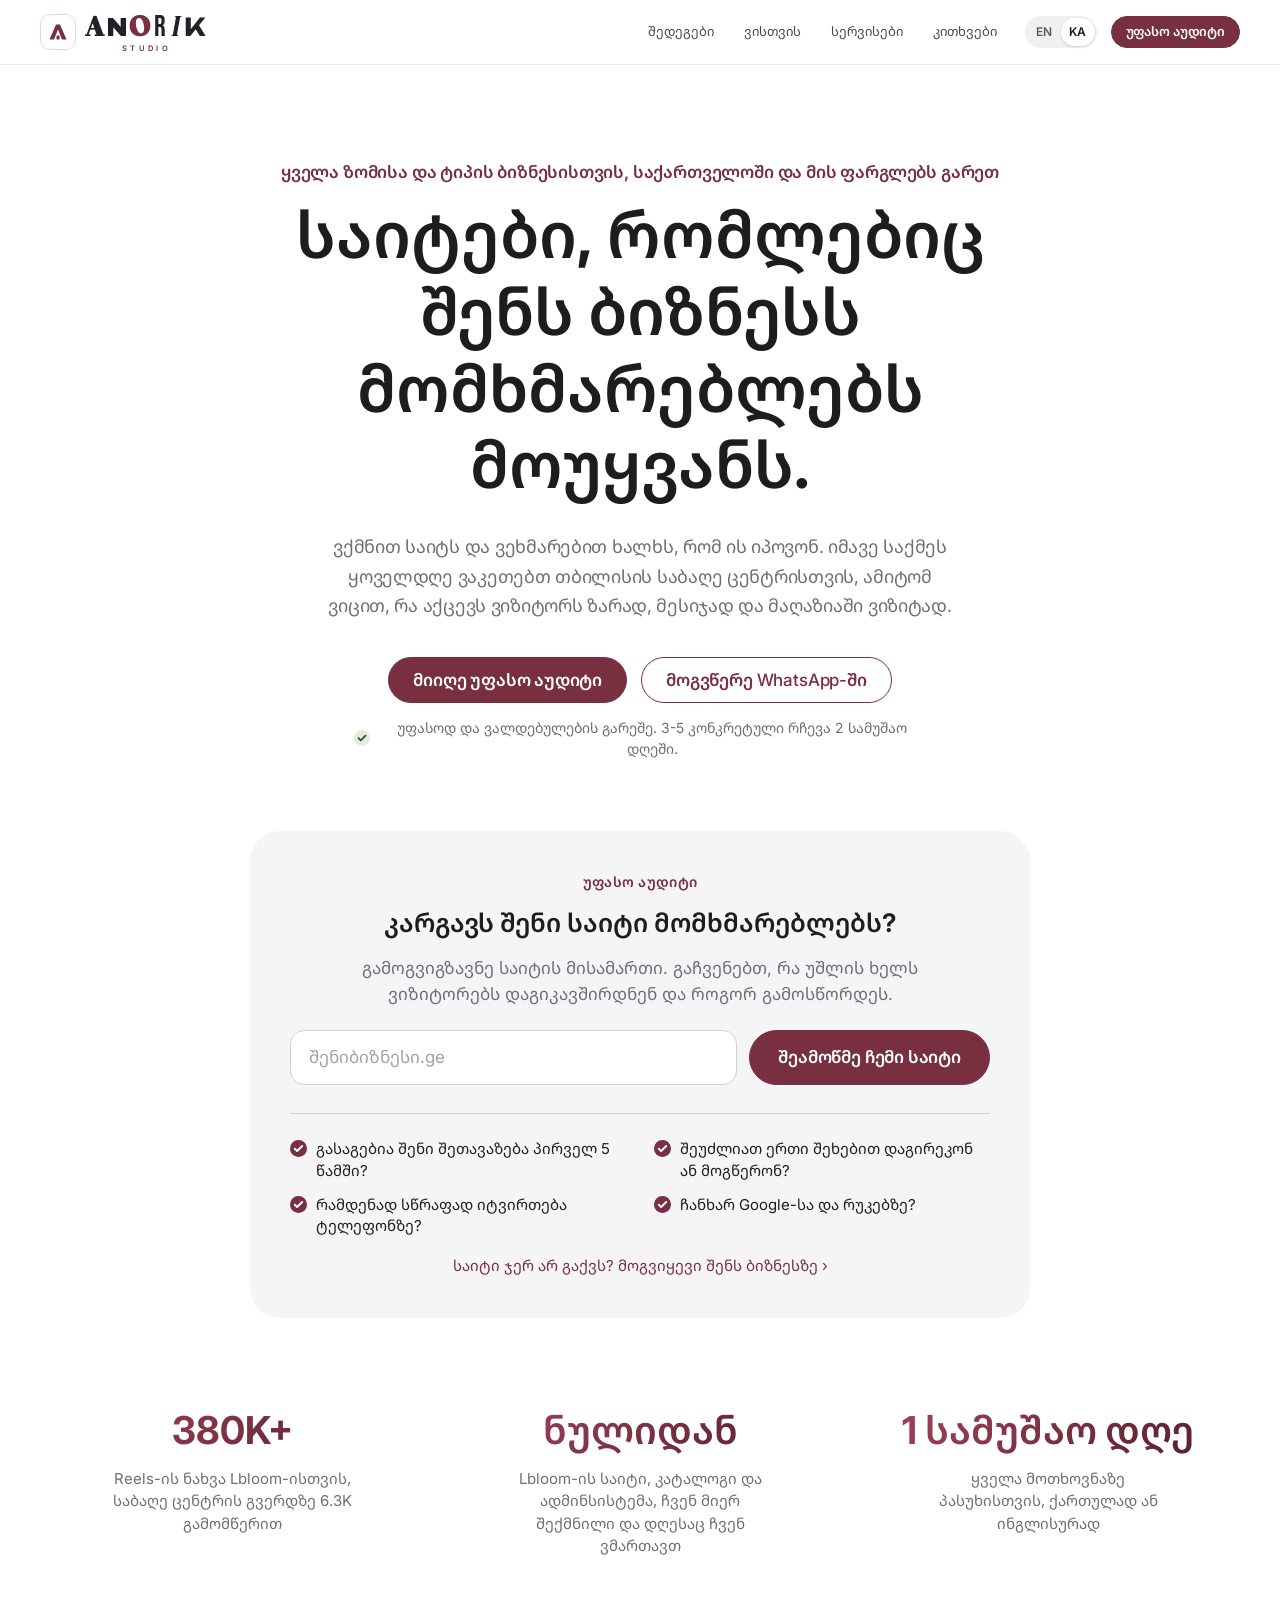
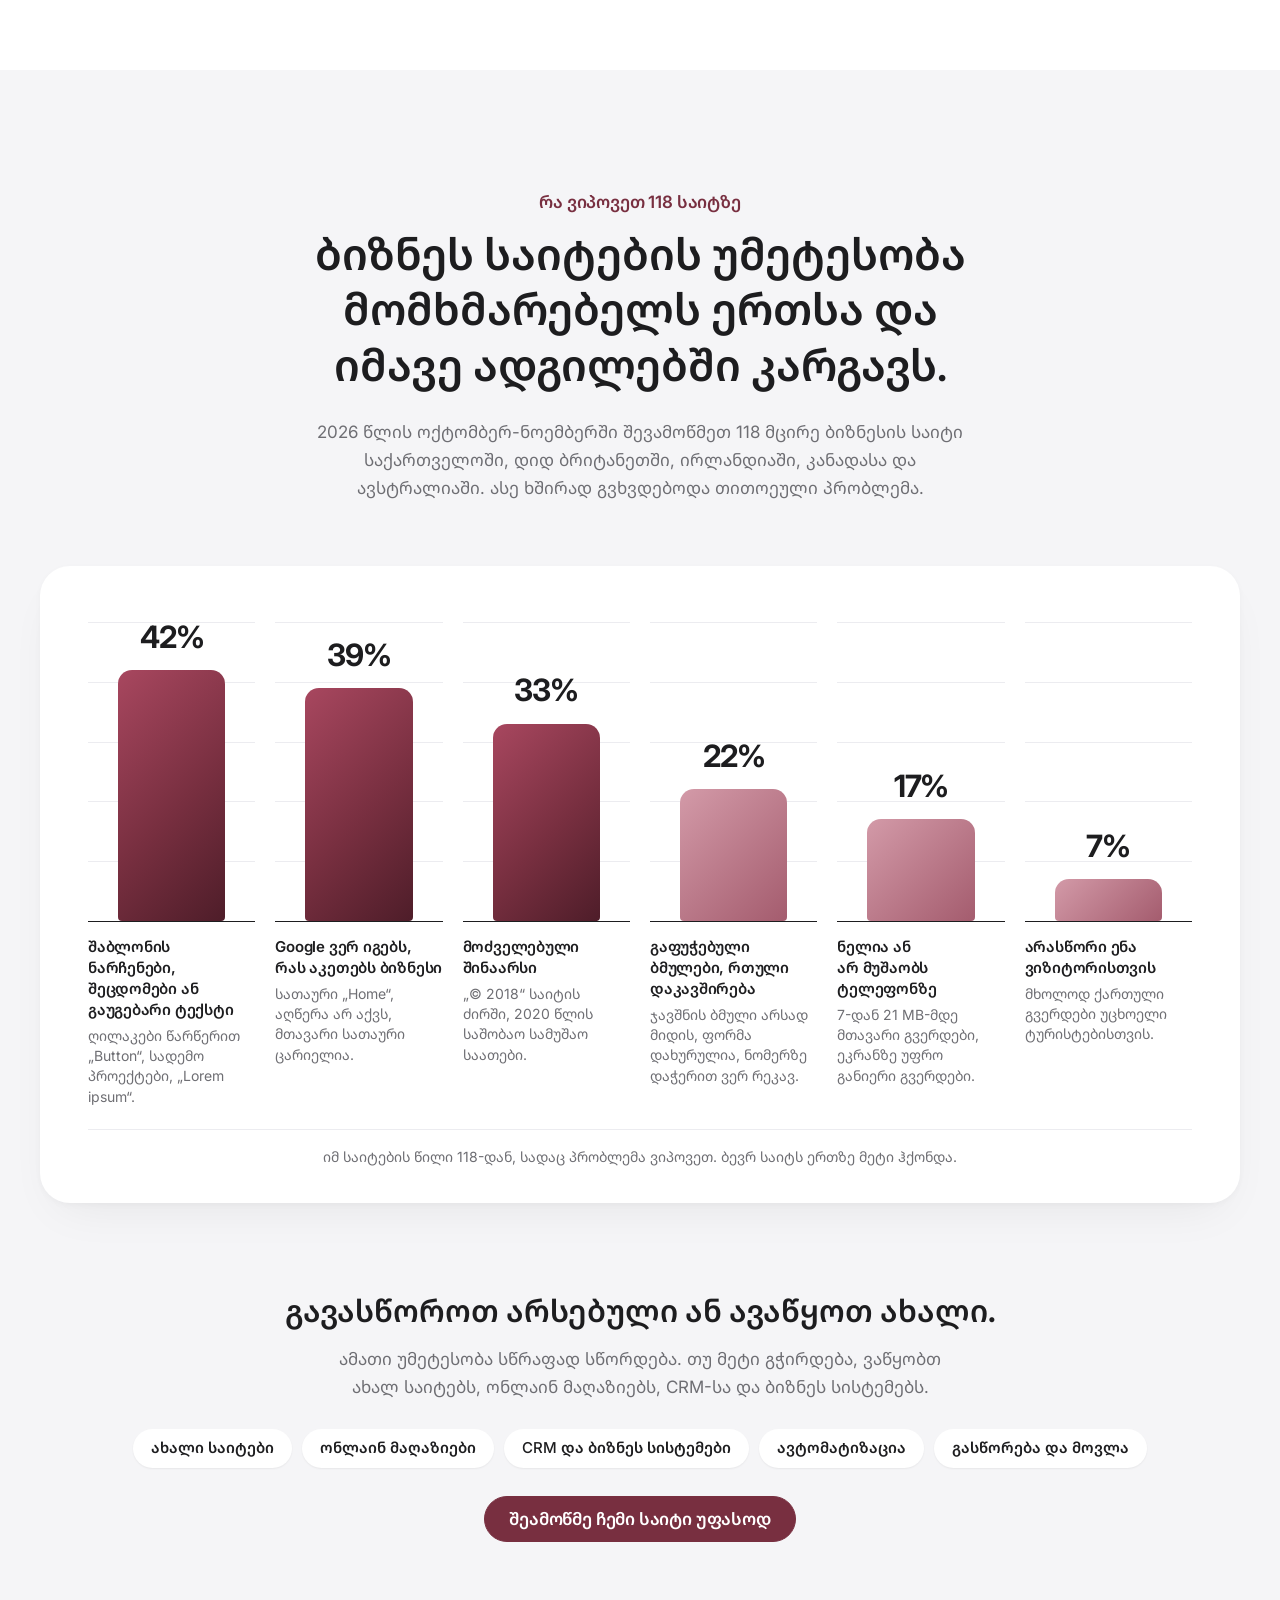
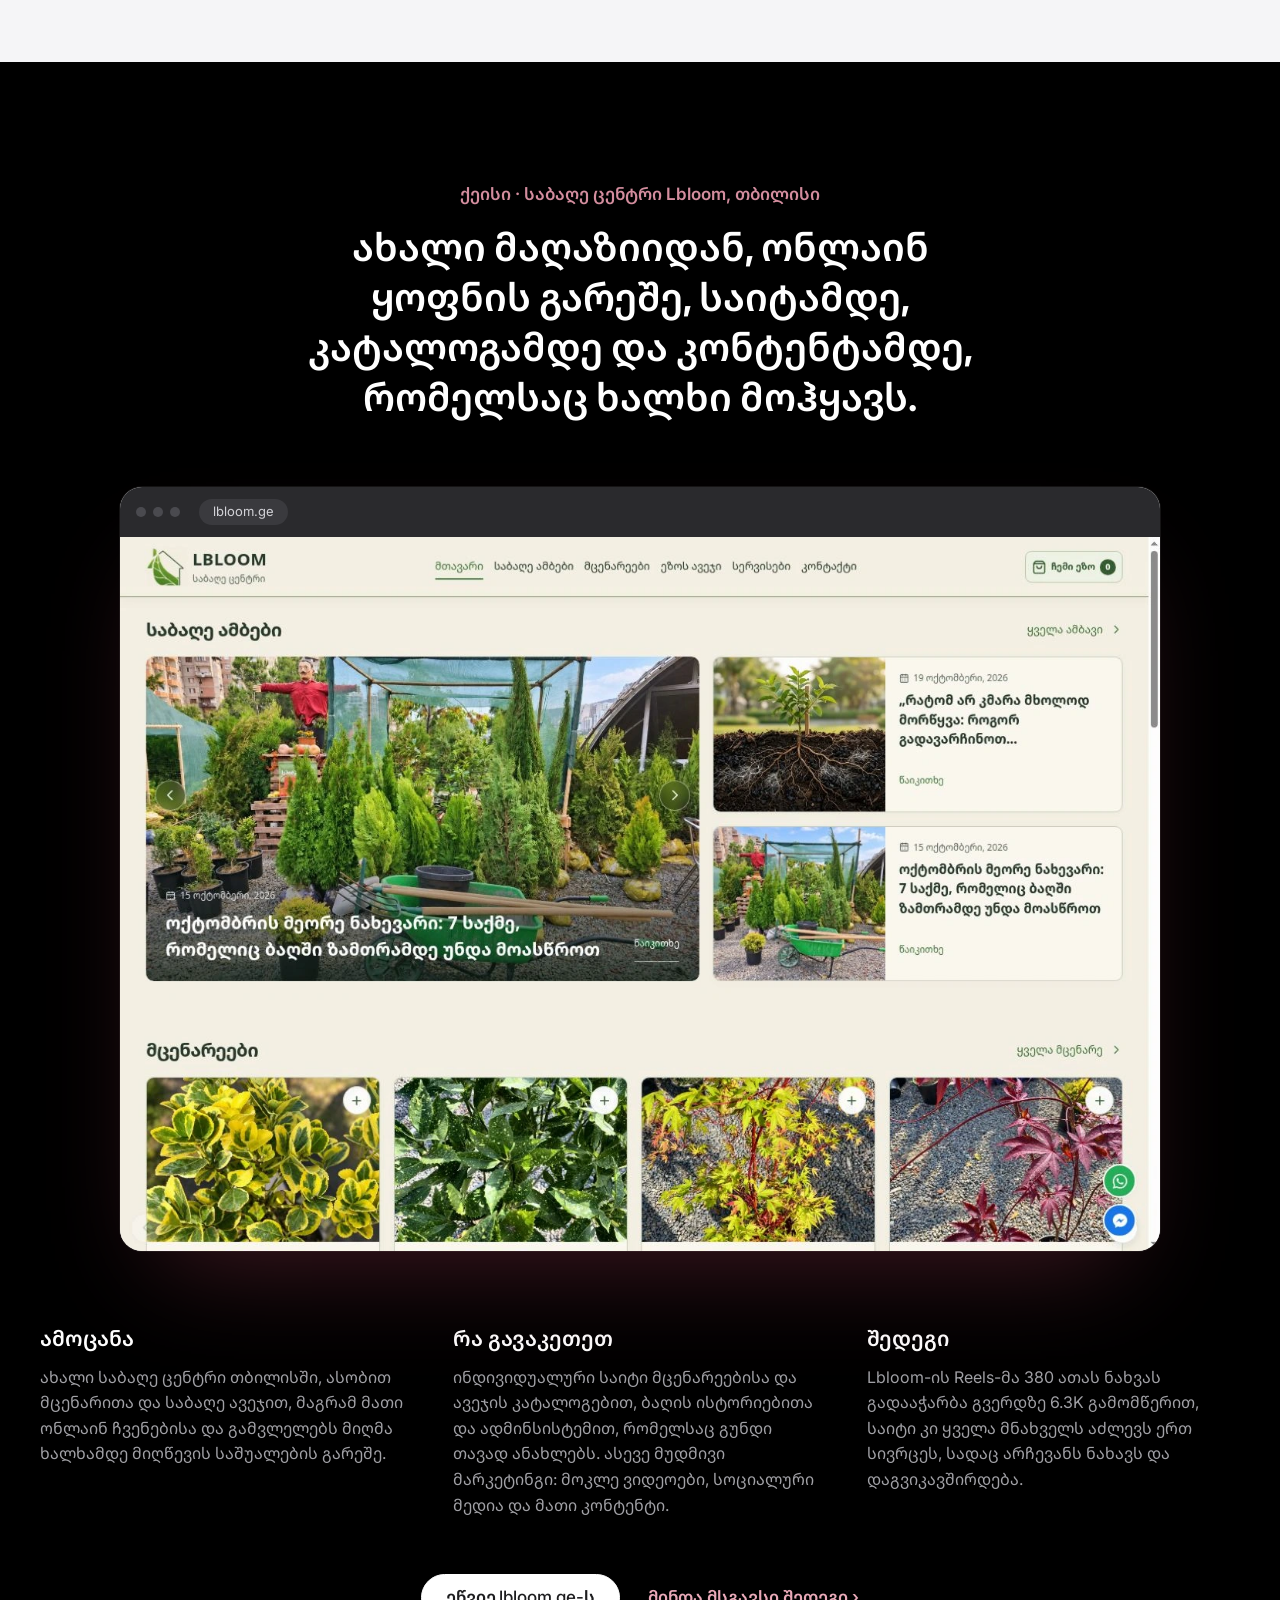
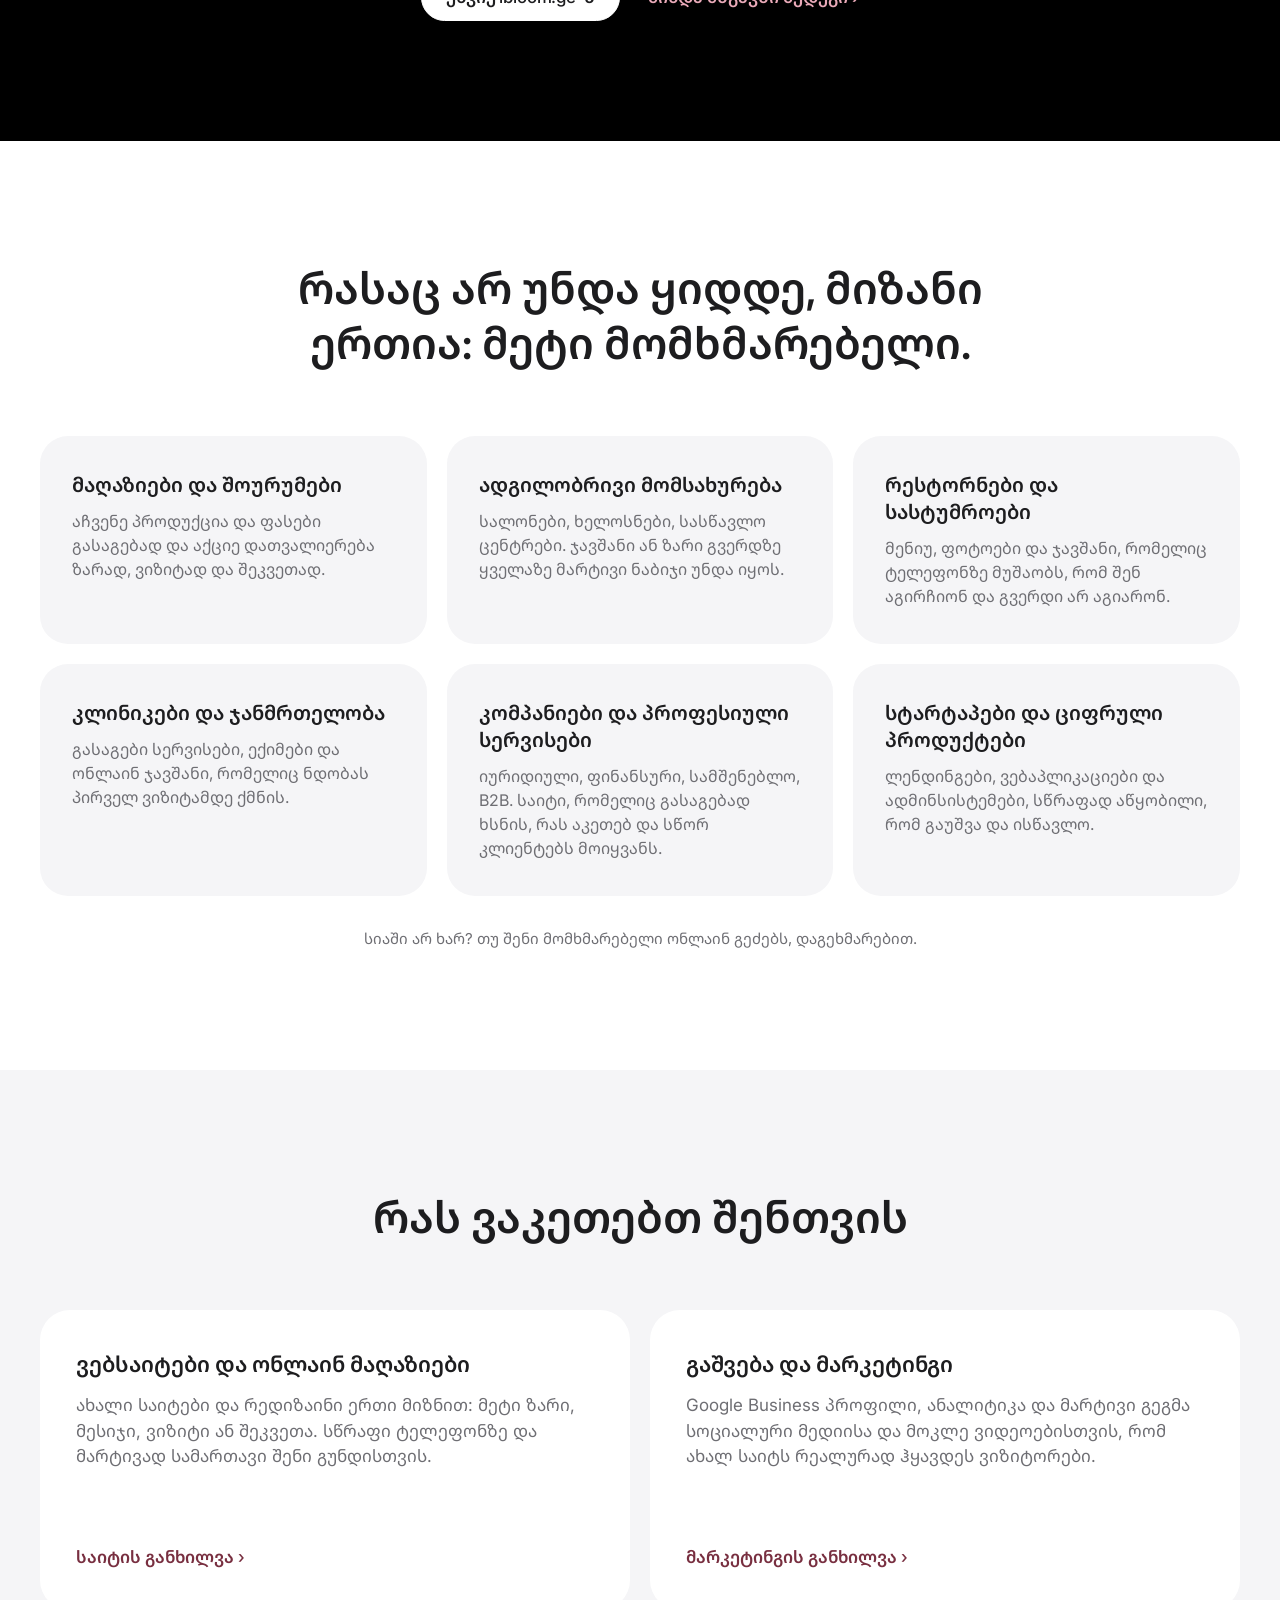
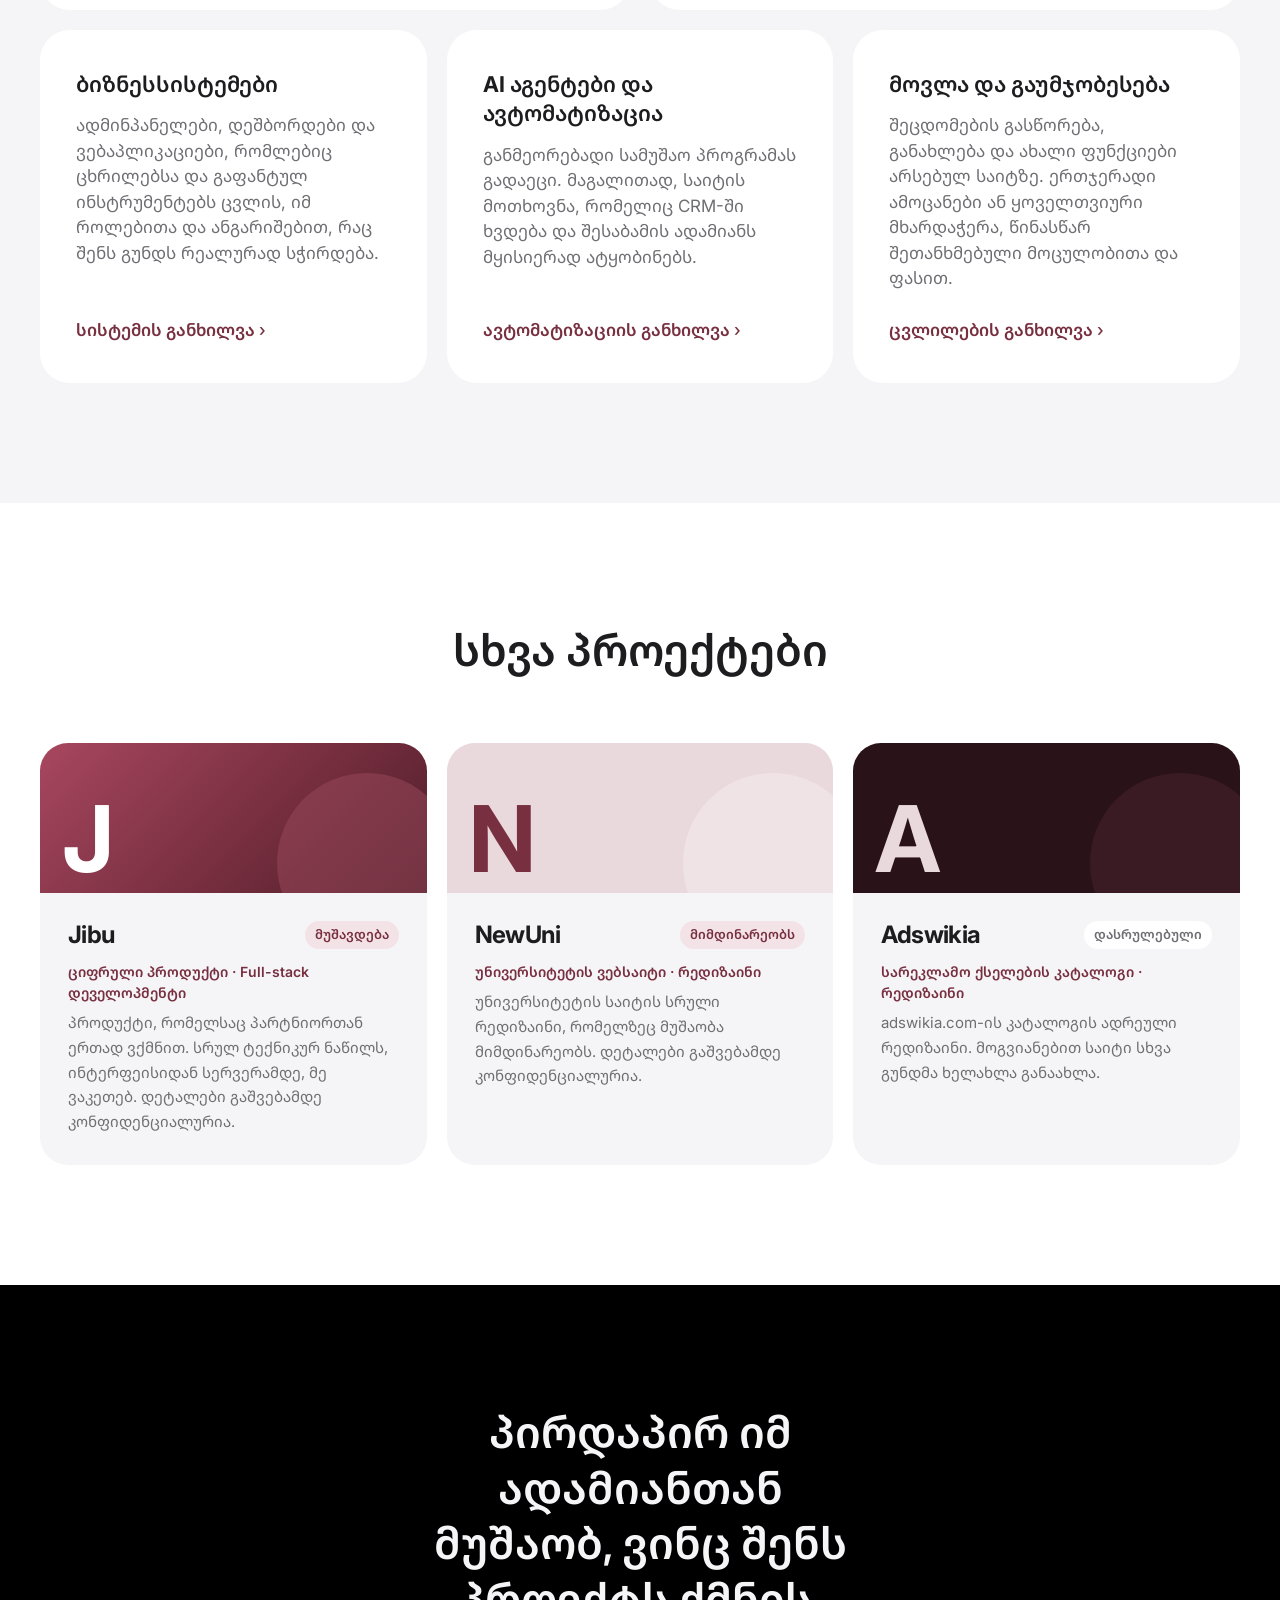
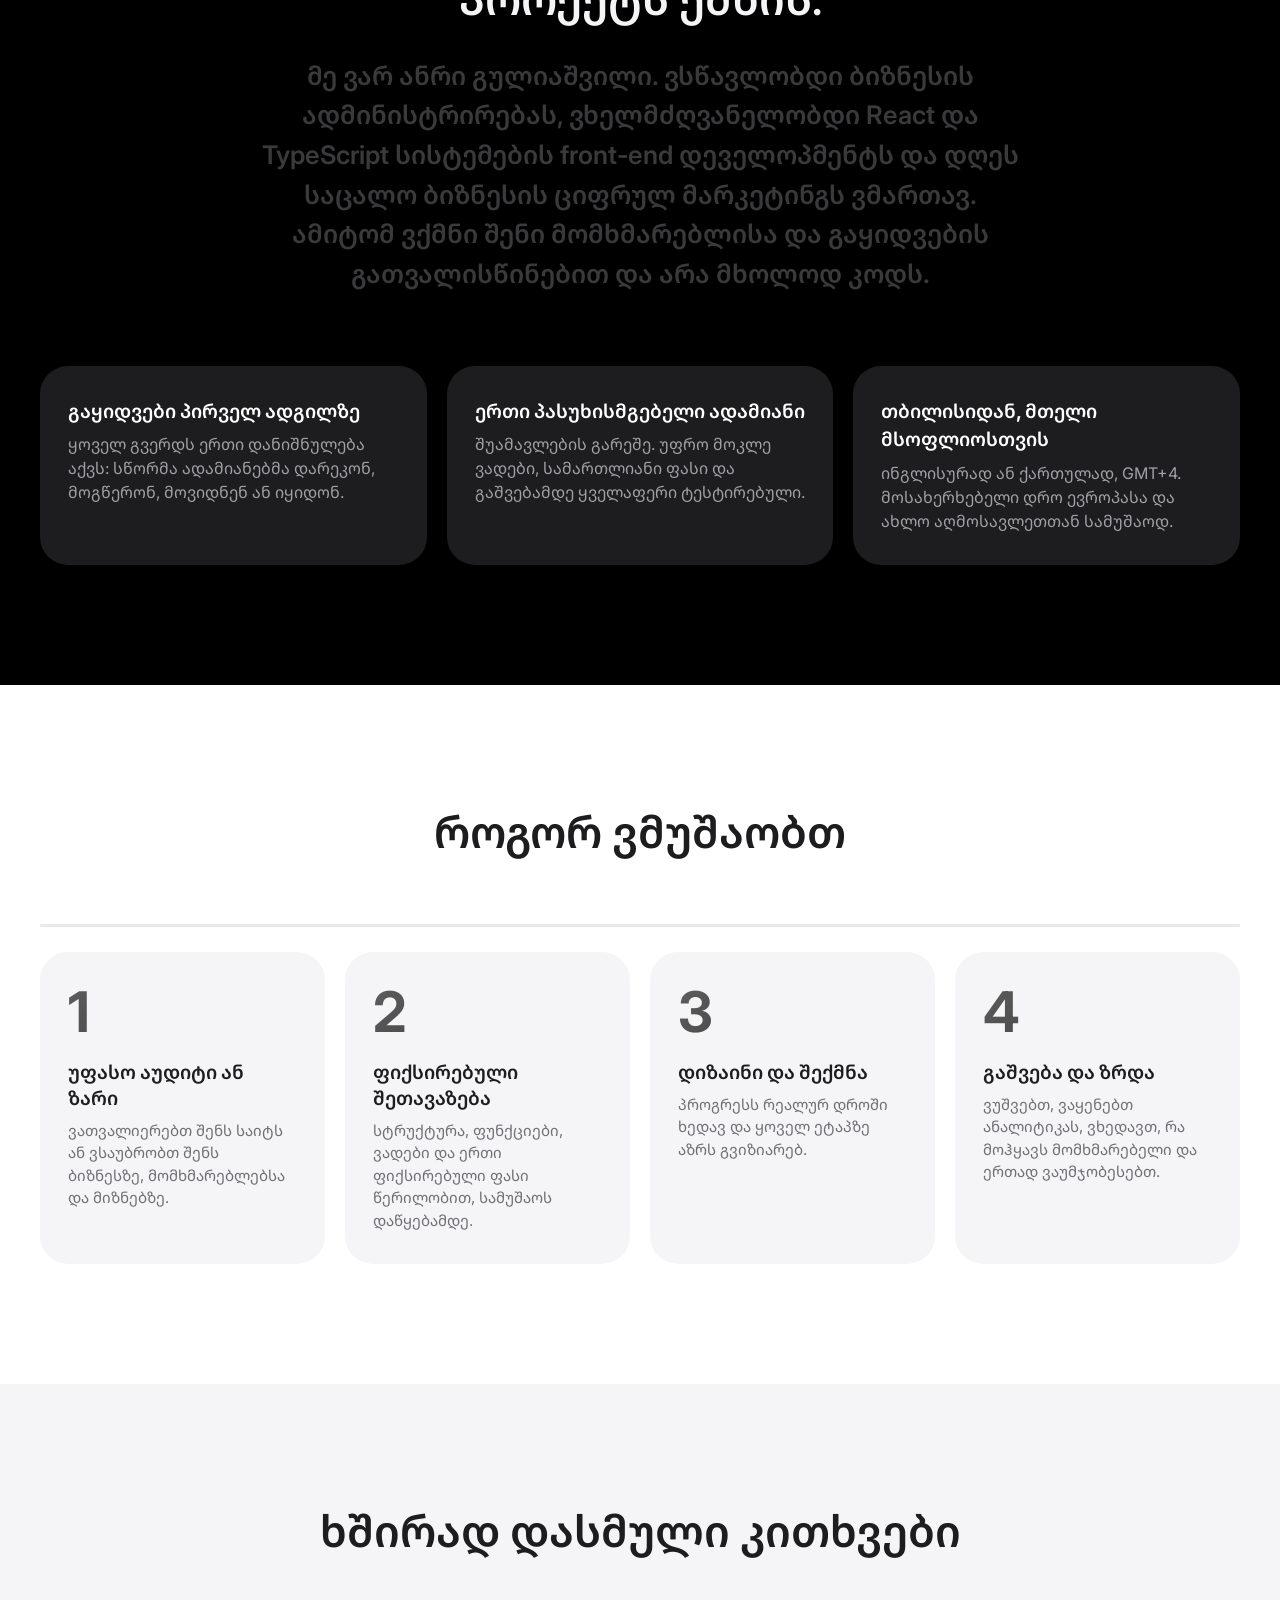
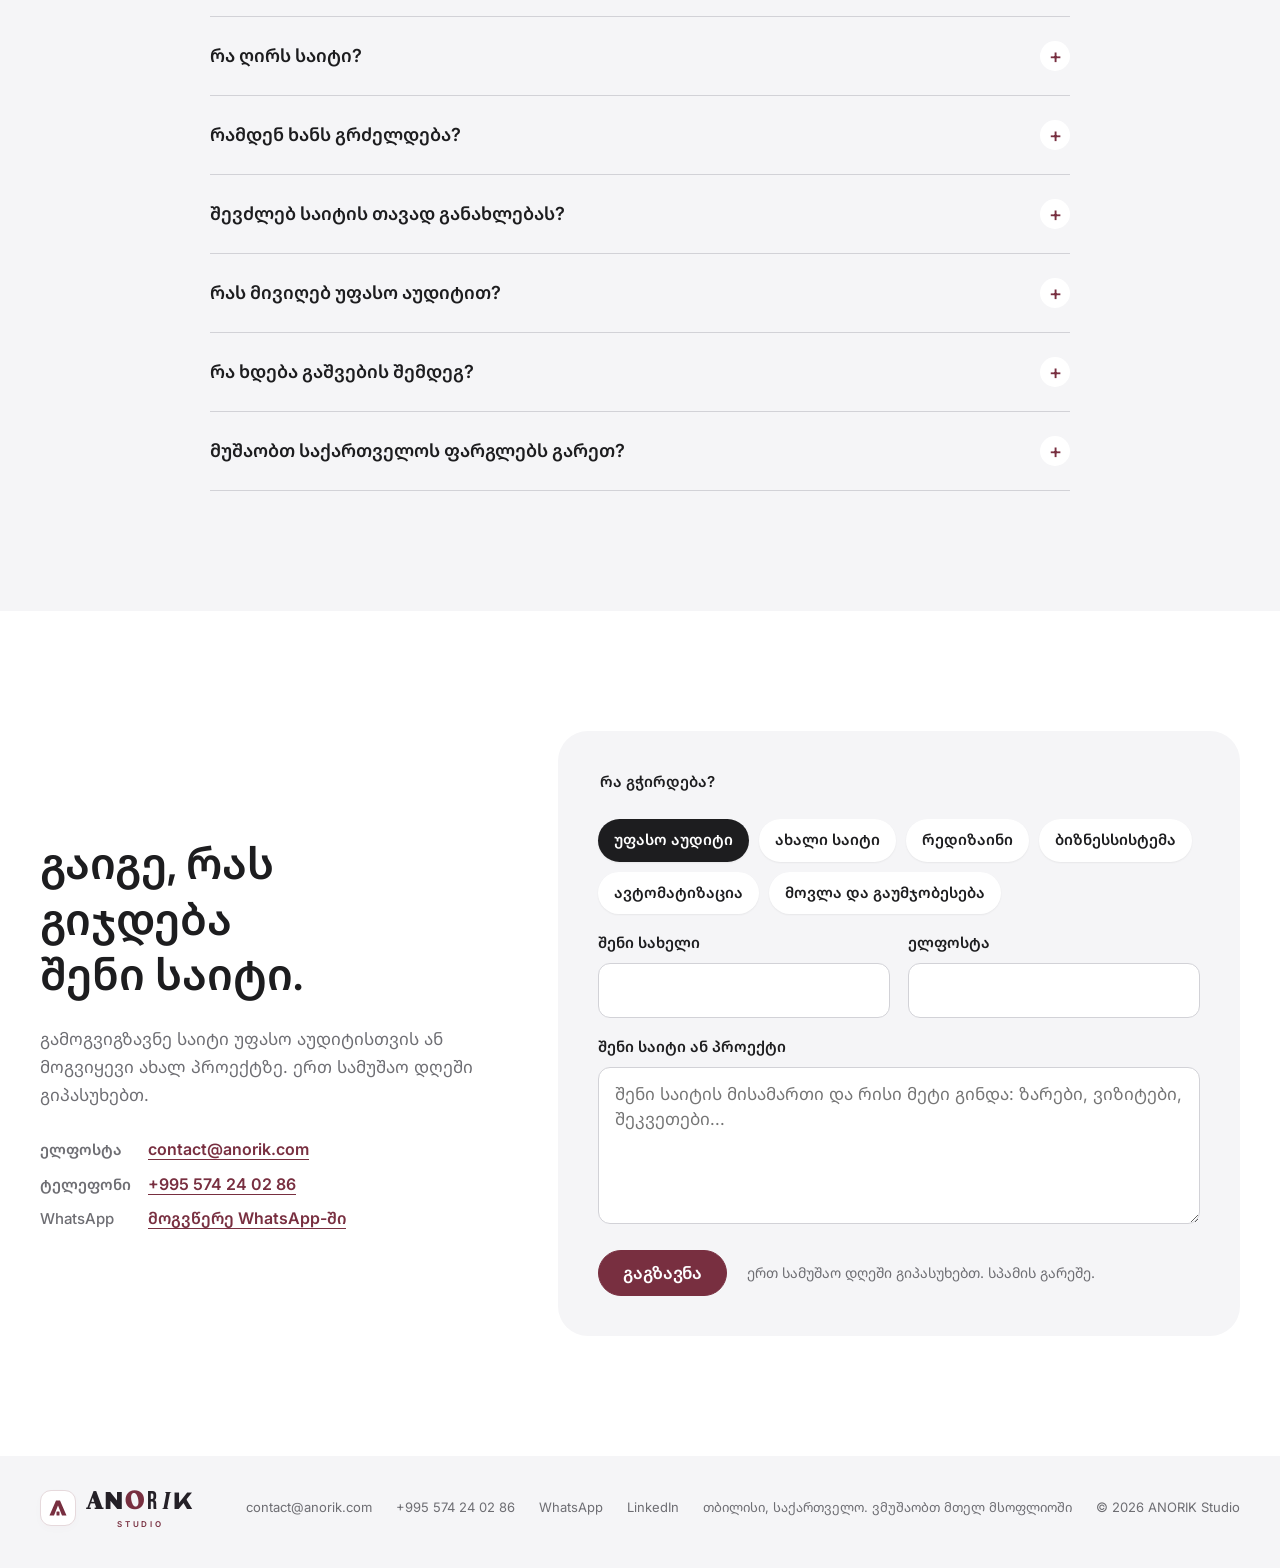
==== commit ab8a0036: "Wordmark: each ANORIK letter in its own typeface at equal cap height, font-shuffle on load and hover" ====
--- a/ka/index.html
+++ b/ka/index.html
@@ -9,7 +9,7 @@
 <meta name="twitter:card" content="summary_large_image"><meta name="twitter:title" content="ANORIK Studio | საიტები, რომლებიც ბიზნესს მომხმარებლებს მოუყვანს"><meta name="twitter:description" content="საიტები და მარკეტინგი, რომლებიც მომხმარებელს მოიყვანს, ყველა ტიპის ბიზნესისთვის. მიიღე საიტის უფასო აუდიტი."><meta name="twitter:image" content="https://anorik.com/assets/og-image.png">
 <script type="application/ld+json">{"@context":"https://schema.org","@graph":[{"@type":"ProfessionalService","@id":"https://anorik.com/#studio","name":"ANORIK Studio","url":"https://anorik.com/ka/","logo":"https://anorik.com/assets/favicon-180.png","image":"https://anorik.com/assets/og-image.png","description":"ვებსაიტები, ონლაინ მაღაზიები და ბიზნესსისტემები, რომლებიც ზარებს, მესიჯებს, ვიზიტებსა და შეკვეთებს მოიტანს, ყველა ტიპის ბიზნესისთვის. მიიღე საიტის უფასო აუდიტი.","email":"contact@anorik.com","telephone":"+995 574 24 02 86","address":{"@type":"PostalAddress","addressLocality":"Tbilisi","addressCountry":"GE"},"areaServed":[{"@type":"Country","name":"Georgia"},"Worldwide"],"knowsLanguage":["en","ka"],"founder":{"@type":"Person","name":"Anri Guliashvili","sameAs":"https://www.linkedin.com/in/anri-guliashvili-5b4673323/"},"sameAs":["https://www.linkedin.com/in/anri-guliashvili-5b4673323/"],"hasOfferCatalog":{"@type":"OfferCatalog","name":"სერვისები","itemListElement":[{"@type":"Offer","itemOffered":{"@type":"Service","name":"ვებსაიტის დიზაინი და დეველოპმენტი"}},{"@type":"Offer","itemOffered":{"@type":"Service","name":"ონლაინ მაღაზიები"}},{"@type":"Offer","itemOffered":{"@type":"Service","name":"გაშვება და მარკეტინგი"}},{"@type":"Offer","itemOffered":{"@type":"Service","name":"ბიზნესსისტემები და ადმინპანელები"}},{"@type":"Offer","itemOffered":{"@type":"Service","name":"AI აგენტები და ბიზნესის ავტომატიზაცია"}},{"@type":"Offer","itemOffered":{"@type":"Service","name":"ვებსაიტის მოვლა და გაუმჯობესება"}}]}},{"@type":"WebSite","@id":"https://anorik.com/#website","url":"https://anorik.com/","name":"ANORIK Studio","inLanguage":["en","ka"],"publisher":{"@id":"https://anorik.com/#studio"}}]}</script>
 <link rel="icon" href="/assets/favicon.svg?v=3" type="image/svg+xml"><link rel="apple-touch-icon" href="/assets/favicon-180.png?v=3">
-<link rel="preconnect" href="https://fonts.googleapis.com"><link rel="preconnect" href="https://fonts.gstatic.com" crossorigin><link rel="stylesheet" href="https://fonts.googleapis.com/css2?family=Inter:wght@400;500;600;700&family=Cinzel+Decorative:wght@700&family=Marcellus&family=Cormorant+SC:wght@600&family=Forum&family=Prata&family=Cinzel:wght@500&display=swap"><link rel="stylesheet" href="/style.css"></head><body><div id="anorik-refined-studio" data-language="ka" lang="ka">
+<link rel="preconnect" href="https://fonts.googleapis.com"><link rel="preconnect" href="https://fonts.gstatic.com" crossorigin><link rel="stylesheet" href="https://fonts.googleapis.com/css2?family=Inter:wght@400;500;600;700&display=swap"><link rel="stylesheet" href="/style.css"></head><body><div id="anorik-refined-studio" data-language="ka" lang="ka">
 
 <header class="x-head" id="al-top">
 <div class="x-wrap x-head-row">
--- a/style.css
+++ b/style.css
@@ -736,7 +736,6 @@
 
 /* scroll reveal (class added by app.js only) */
 #anorik-refined-studio.x-anim .x-rv{opacity:0;transform:translateY(32px);transition:opacity .9s var(--ease) var(--d,0s),transform 1s var(--ease) var(--d,0s)}
-#anorik-refined-studio.x-anim .x-case-shot.x-rv{transform:translateY(40px) scale(.94)}
 #anorik-refined-studio.x-anim .x-rv.is-in{opacity:1;transform:none}
 
 /* responsive */
@@ -809,3 +808,91 @@
   #anorik-refined-studio.x-bar-hidden .x-mobile-bar{transform:translateY(110%);opacity:0;pointer-events:none}
 }
 #anorik-refined-studio .x-head{background:rgba(255,255,255,.92)}
+
+/* ===== Scroll-driven motion ===== */
+/* hero: headline words sharpen in, then the copy eases back as you scroll on */
+#anorik-refined-studio .x-hero h1.x-words{animation:none}
+#anorik-refined-studio .x-w{display:inline-block;opacity:0;filter:blur(14px);transform:translateY(.35em);animation:x-word 1.1s var(--ease) forwards;animation-delay:calc(.15s + var(--wi) * 70ms)}
+@keyframes x-word{to{opacity:1;filter:blur(0);transform:none}}
+#anorik-refined-studio.x-motion .x-hero-copy{opacity:calc(1 - var(--hp,0) * .85);transform:translateY(calc(var(--hp,0) * -40px)) scale(calc(1 - var(--hp,0) * .06));will-change:transform,opacity}
+/* section titles blur in */
+#anorik-refined-studio.x-anim .x-section-title.x-rv,#anorik-refined-studio.x-anim .x-case-head.x-rv,#anorik-refined-studio.x-anim .x-stats-head.x-rv{filter:blur(10px);transition:opacity .9s var(--ease) var(--d,0s),transform 1s var(--ease) var(--d,0s),filter 1s var(--ease) var(--d,0s)}
+#anorik-refined-studio.x-anim .x-rv.is-in{filter:none}
+#anorik-refined-studio.x-anim .x-chart.x-rv{transform:translateY(48px) scale(.96)}
+#anorik-refined-studio.x-anim .x-chart.x-rv.is-in{transform:none}
+/* case study screenshot grows into view */
+#anorik-refined-studio.x-motion .x-case-shot{perspective:1400px}
+#anorik-refined-studio.x-motion .x-case-shot .x-browser{transform-origin:50% 0;transform:translateY(calc((1 - var(--sp,1)) * 60px)) scale(calc(.72 + var(--sp,1) * .28)) rotateX(calc((1 - var(--sp,1)) * 14deg));opacity:calc(.35 + var(--sp,1) * .65);will-change:transform}
+/* about: words light up while scrolling */
+#anorik-refined-studio .x-about-text{font-weight:600;font-size:clamp(24px,2.7vw,40px);line-height:1.3;letter-spacing:-.025em;max-width:30em;color:#f5f5f7}
+#anorik-refined-studio[data-language=ka] .x-about-text{font-size:clamp(20px,2vw,28px);line-height:1.55;letter-spacing:0}
+#anorik-refined-studio .x-aw{color:#3a3a3d;transition:color .35s ease}
+#anorik-refined-studio .x-aw.on{color:#f5f5f7}
+/* process: progress line and steps lighting up */
+#anorik-refined-studio.x-motion .x-steps{position:relative;padding-top:28px}
+#anorik-refined-studio.x-motion .x-steps:before,#anorik-refined-studio.x-motion .x-steps:after{content:'';position:absolute;left:0;right:0;top:0;height:3px;border-radius:3px;background:#e8e8ed}
+#anorik-refined-studio.x-motion .x-steps:after{background:var(--wine-grad);transform-origin:left;transform:scaleX(var(--pp,0))}
+#anorik-refined-studio.x-motion .x-steps li{transition:opacity .6s var(--ease),transform .6s var(--ease)}
+#anorik-refined-studio.x-motion .x-steps li:not(.on){opacity:.35;transform:translateY(10px)}
+#anorik-refined-studio.x-motion .x-steps li:not(.on):before{filter:grayscale(1)}
+/* pointer spotlight on cards */
+#anorik-refined-studio .x-spot{position:relative;isolation:isolate;overflow:hidden}
+#anorik-refined-studio .x-spot:after{content:'';position:absolute;inset:0;z-index:-1;pointer-events:none;opacity:0;transition:opacity .35s;background:radial-gradient(420px circle at var(--mx,50%) var(--my,50%),rgba(168,71,95,.13),transparent 65%)}
+#anorik-refined-studio .x-about .x-spot:after{background:radial-gradient(420px circle at var(--mx,50%) var(--my,50%),rgba(211,141,158,.18),transparent 65%)}
+#anorik-refined-studio .x-spot:hover:after{opacity:1}
+@media(max-width:600px){
+  #anorik-refined-studio.x-motion .x-steps{padding-top:0;padding-left:22px}
+  #anorik-refined-studio.x-motion .x-steps:before,#anorik-refined-studio.x-motion .x-steps:after{left:0;right:auto;top:0;bottom:0;width:3px;height:auto}
+  #anorik-refined-studio.x-motion .x-steps:after{transform-origin:top;transform:scaleY(var(--pp,0))}
+  #anorik-refined-studio.x-motion .x-case-shot .x-browser{transform:scale(calc(.86 + var(--sp,1) * .14));rotate:none}
+}
+#anorik-refined-studio .x-head{transition:background-color .4s ease,border-color .4s ease}
+#anorik-refined-studio.x-head-dark .x-head{background:rgba(22,22,23,.82);border-bottom-color:rgba(255,255,255,.08)}
+#anorik-refined-studio.x-head-dark .x-head .al-brand-name{color:#f5f5f7}
+#anorik-refined-studio.x-head-dark .x-head .al-brand-descriptor{color:#d38d9e}
+#anorik-refined-studio.x-head-dark .x-nav a,#anorik-refined-studio.x-head-dark .x-nav-mobile a{color:#f5f5f7}
+#anorik-refined-studio.x-head-dark .x-nav a[aria-current],#anorik-refined-studio.x-head-dark .x-nav-mobile a[aria-current]{color:#e9a9b8}
+#anorik-refined-studio.x-head-dark .x-locale{background:rgba(255,255,255,.12)}
+#anorik-refined-studio.x-head-dark .x-locale a{color:#f5f5f7}
+#anorik-refined-studio.x-head-dark .x-locale a[aria-current]{background:#f5f5f7;color:#1d1d1f}
+/* mobile chart fix: bars start at the left edge and fill exactly their percentage of the track */
+@media(max-width:640px){
+  #anorik-refined-studio .x-bar-col{height:12px;border:0;border-radius:999px;background:#ececf0;overflow:visible}
+  #anorik-refined-studio .x-bar-fill{left:0;right:auto;top:0;bottom:0;height:auto;width:calc(var(--v) * 1%);border-radius:999px}
+}
+
+/* ===== ANORIK wordmark: every letter its own typeface, equal cap height ===== */
+@font-face{font-family:'wm-abril';src:url('/assets/wordmark/abril.woff') format('woff');font-display:swap;size-adjust:100.0%}
+@font-face{font-family:'wm-archivo';src:url('/assets/wordmark/archivo.woff') format('woff');font-display:swap;size-adjust:101.7%}
+@font-face{font-family:'wm-bebas';src:url('/assets/wordmark/bebas.woff') format('woff');font-display:swap;size-adjust:100.0%}
+@font-face{font-family:'wm-bodoni';src:url('/assets/wordmark/bodoni.woff') format('woff');font-display:swap;size-adjust:93.3%}
+@font-face{font-family:'wm-cinzel';src:url('/assets/wordmark/cinzel.woff') format('woff');font-display:swap;size-adjust:83.5%}
+@font-face{font-family:'wm-cormorant';src:url('/assets/wordmark/cormorant.woff') format('woff');font-display:swap;size-adjust:112.0%}
+@font-face{font-family:'wm-dmserif';src:url('/assets/wordmark/dmserif.woff') format('woff');font-display:swap;size-adjust:106.1%}
+@font-face{font-family:'wm-fraunces';src:url('/assets/wordmark/fraunces.woff') format('woff');font-display:swap;size-adjust:100.0%}
+@font-face{font-family:'wm-grotesk';src:url('/assets/wordmark/grotesk.woff') format('woff');font-display:swap;size-adjust:100.0%}
+@font-face{font-family:'wm-italiana';src:url('/assets/wordmark/italiana.woff') format('woff');font-display:swap;size-adjust:100.0%}
+@font-face{font-family:'wm-majormono';src:url('/assets/wordmark/majormono.woff') format('woff');font-display:swap;size-adjust:100.4%}
+@font-face{font-family:'wm-monoton';src:url('/assets/wordmark/monoton.woff') format('woff');font-display:swap;size-adjust:86.5%}
+@font-face{font-family:'wm-playfair';src:url('/assets/wordmark/playfair.woff') format('woff');font-display:swap;size-adjust:92.8%}
+@font-face{font-family:'wm-plexserif';src:url('/assets/wordmark/plexserif.woff') format('woff');font-display:swap;size-adjust:100.3%}
+@font-face{font-family:'wm-righteous';src:url('/assets/wordmark/righteous.woff') format('woff');font-display:swap;size-adjust:100.0%}
+@font-face{font-family:'wm-rubikmono';src:url('/assets/wordmark/rubikmono.woff') format('woff');font-display:swap;size-adjust:100.0%}
+@font-face{font-family:'wm-syne';src:url('/assets/wordmark/syne.woff') format('woff');font-display:swap;size-adjust:109.4%}
+@font-face{font-family:'wm-unbounded';src:url('/assets/wordmark/unbounded.woff') format('woff');font-display:swap;size-adjust:93.3%}
+#anorik-refined-studio .al-brand-name{display:flex;align-items:baseline;gap:.04em;font-size:30px;line-height:1;letter-spacing:0;color:var(--ink)}
+#anorik-refined-studio .al-brand-name>span{display:inline-block;font-weight:400;font-style:normal;font-size:1em;line-height:1;min-width:.5em;text-align:center}
+#anorik-refined-studio .al-brand-name .al-letter-a{font-family:'wm-abril',Georgia,serif}
+#anorik-refined-studio .al-brand-name .al-letter-n{font-family:'wm-archivo',Inter,sans-serif}
+#anorik-refined-studio .al-brand-name .al-letter-o{font-family:'wm-fraunces',Georgia,serif;color:var(--wine)}
+#anorik-refined-studio .al-brand-name .al-letter-r{font-family:'wm-bebas',Inter,sans-serif;font-size:1.06em}
+#anorik-refined-studio .al-brand-name .al-letter-i{font-family:'wm-dmserif',Georgia,serif;font-size:1.04em}
+#anorik-refined-studio .al-brand-name .al-letter-k{font-family:'wm-unbounded',Inter,sans-serif}
+#anorik-refined-studio .al-brand-name.is-shuffling>span{color:var(--ink)}
+#anorik-refined-studio .al-brand-name>span.is-set{animation:wm-set .35s var(--ease,ease) both}
+@keyframes wm-set{0%{transform:scale(1.18)}100%{transform:none}}
+#anorik-refined-studio .x-head .al-logo .al-brand-name{font-size:27px;line-height:28px}
+#anorik-refined-studio .x-footer .al-logo .al-brand-name,#anorik-refined-studio .al-footer .al-logo .al-brand-name{font-size:24px;line-height:25px;gap:.04em}
+#anorik-refined-studio.x-head-dark .x-head .al-brand-name .al-letter-o{color:#e9a9b8}
+#anorik-refined-studio .al-logo .al-brand-descriptor{font-family:Inter,var(--text);font-weight:600}
+#anorik-refined-studio .al-brand-name.is-shuffling>span{white-space:nowrap;overflow:visible;display:inline-flex;justify-content:center}
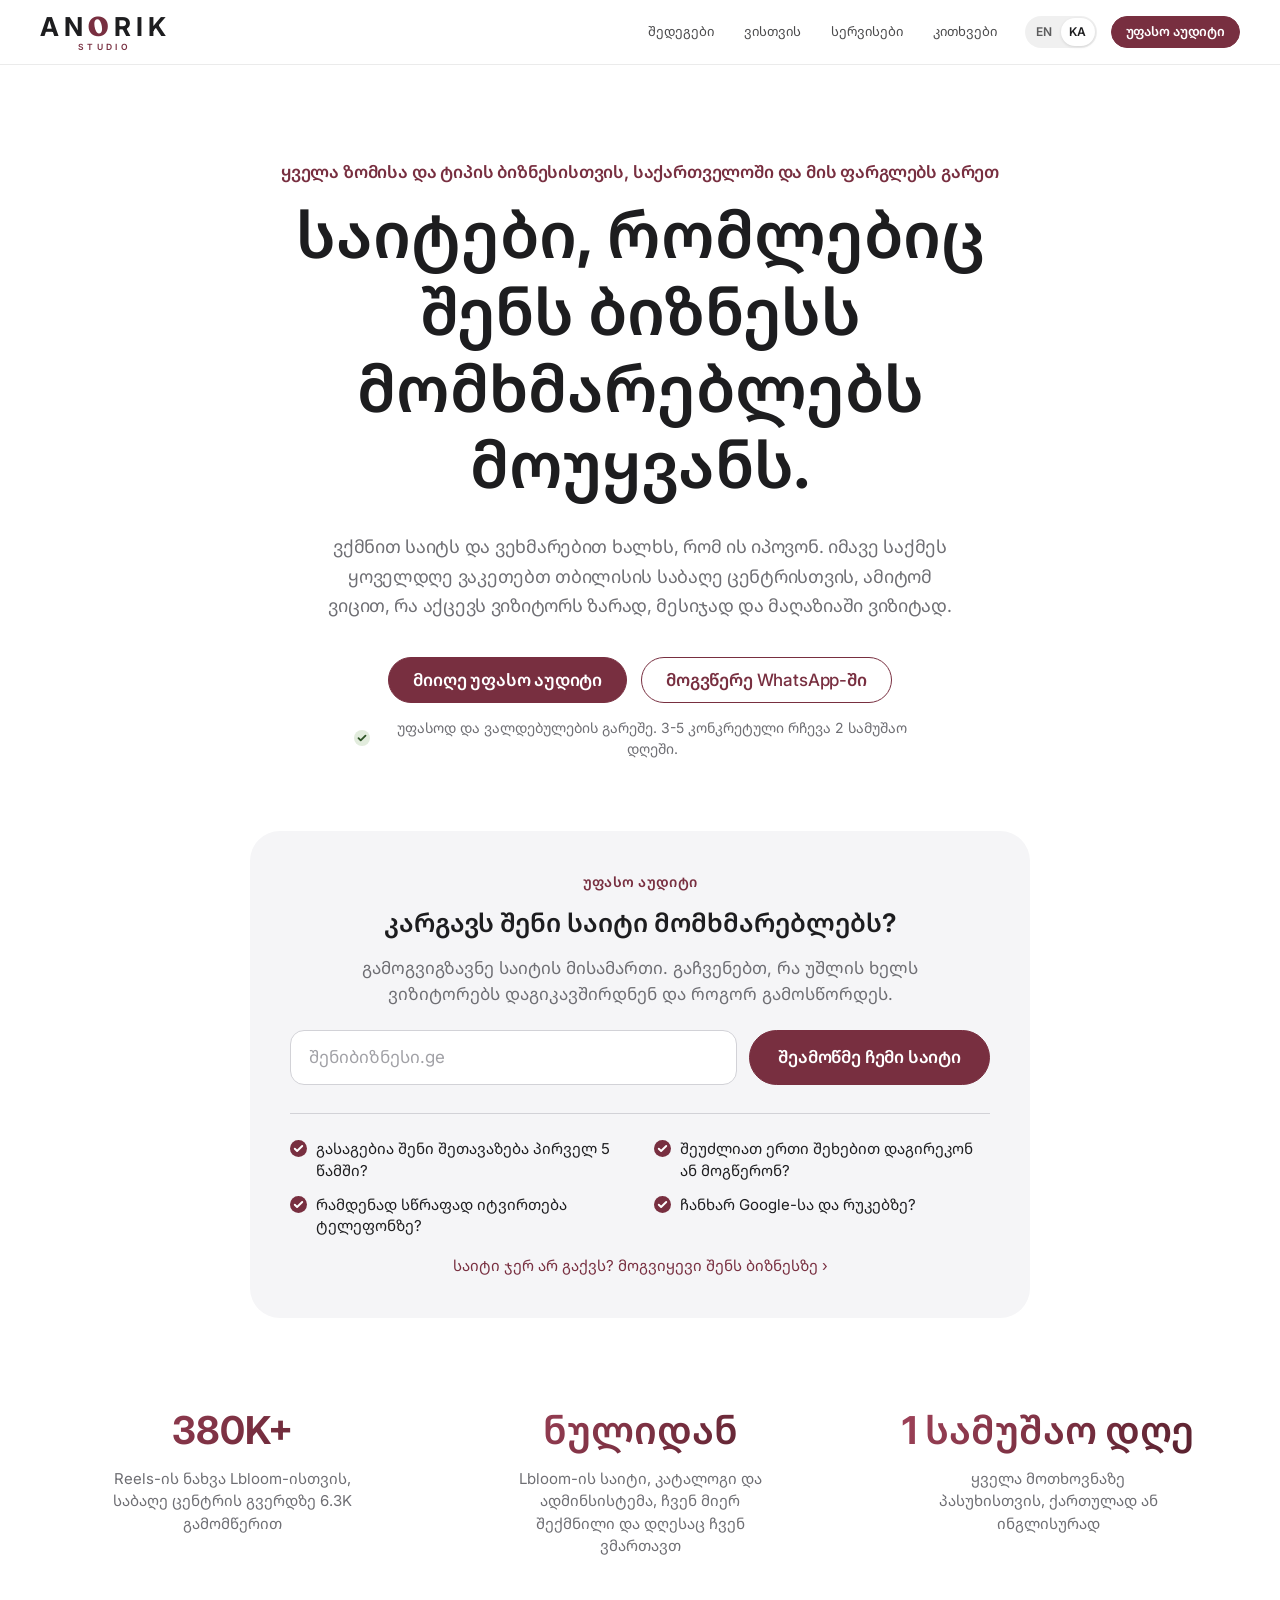
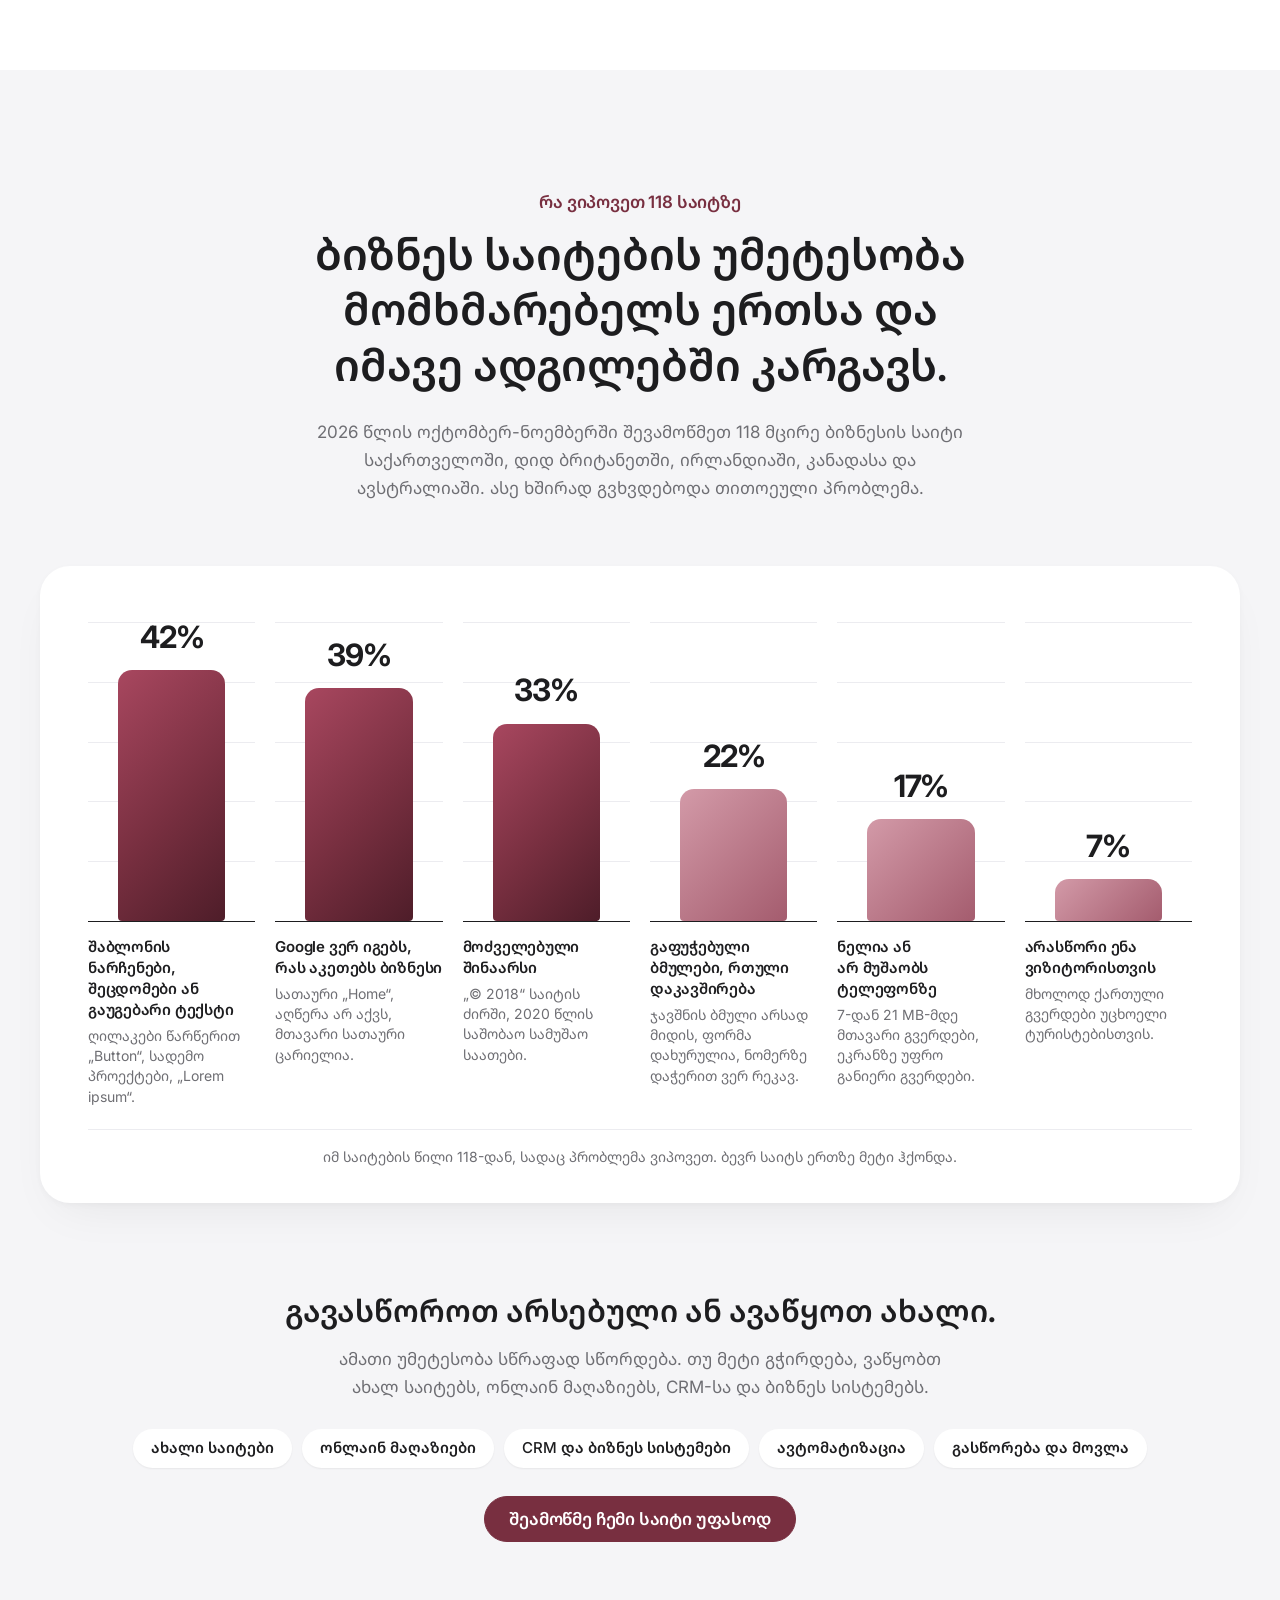
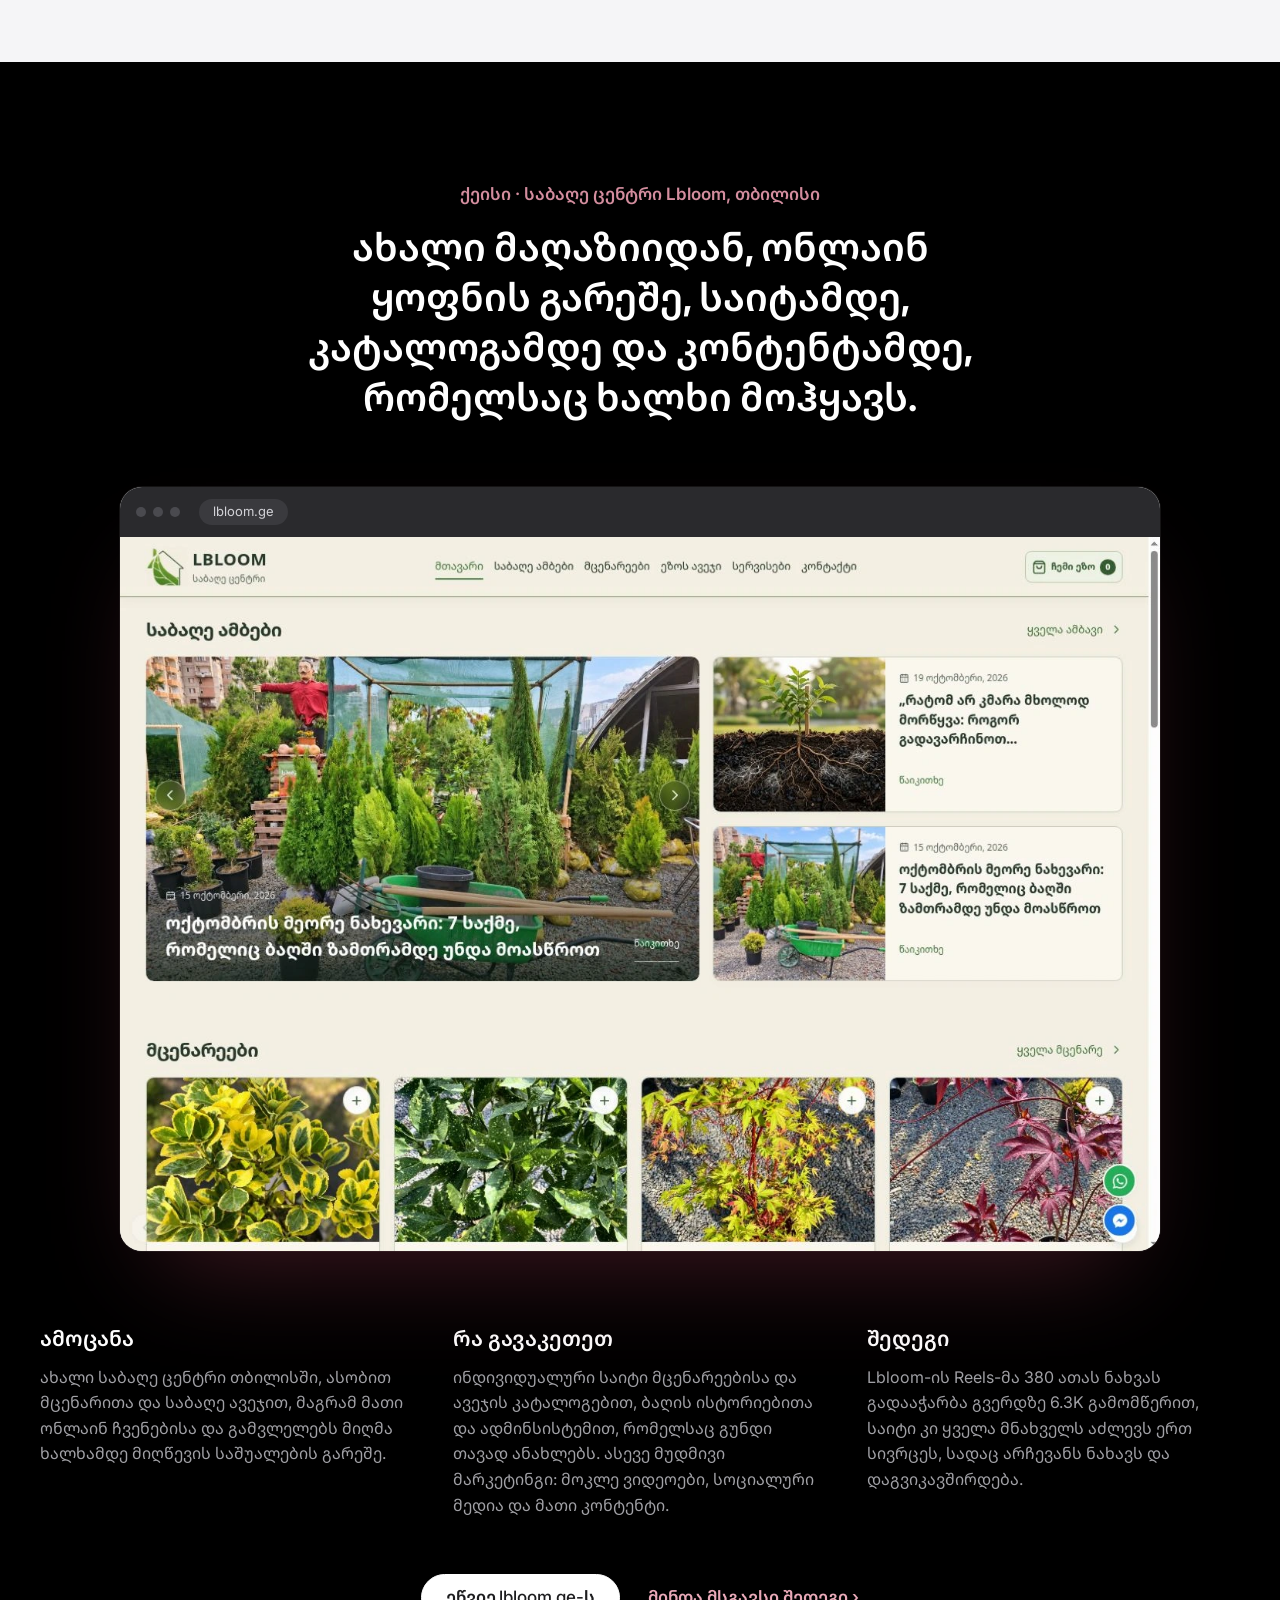
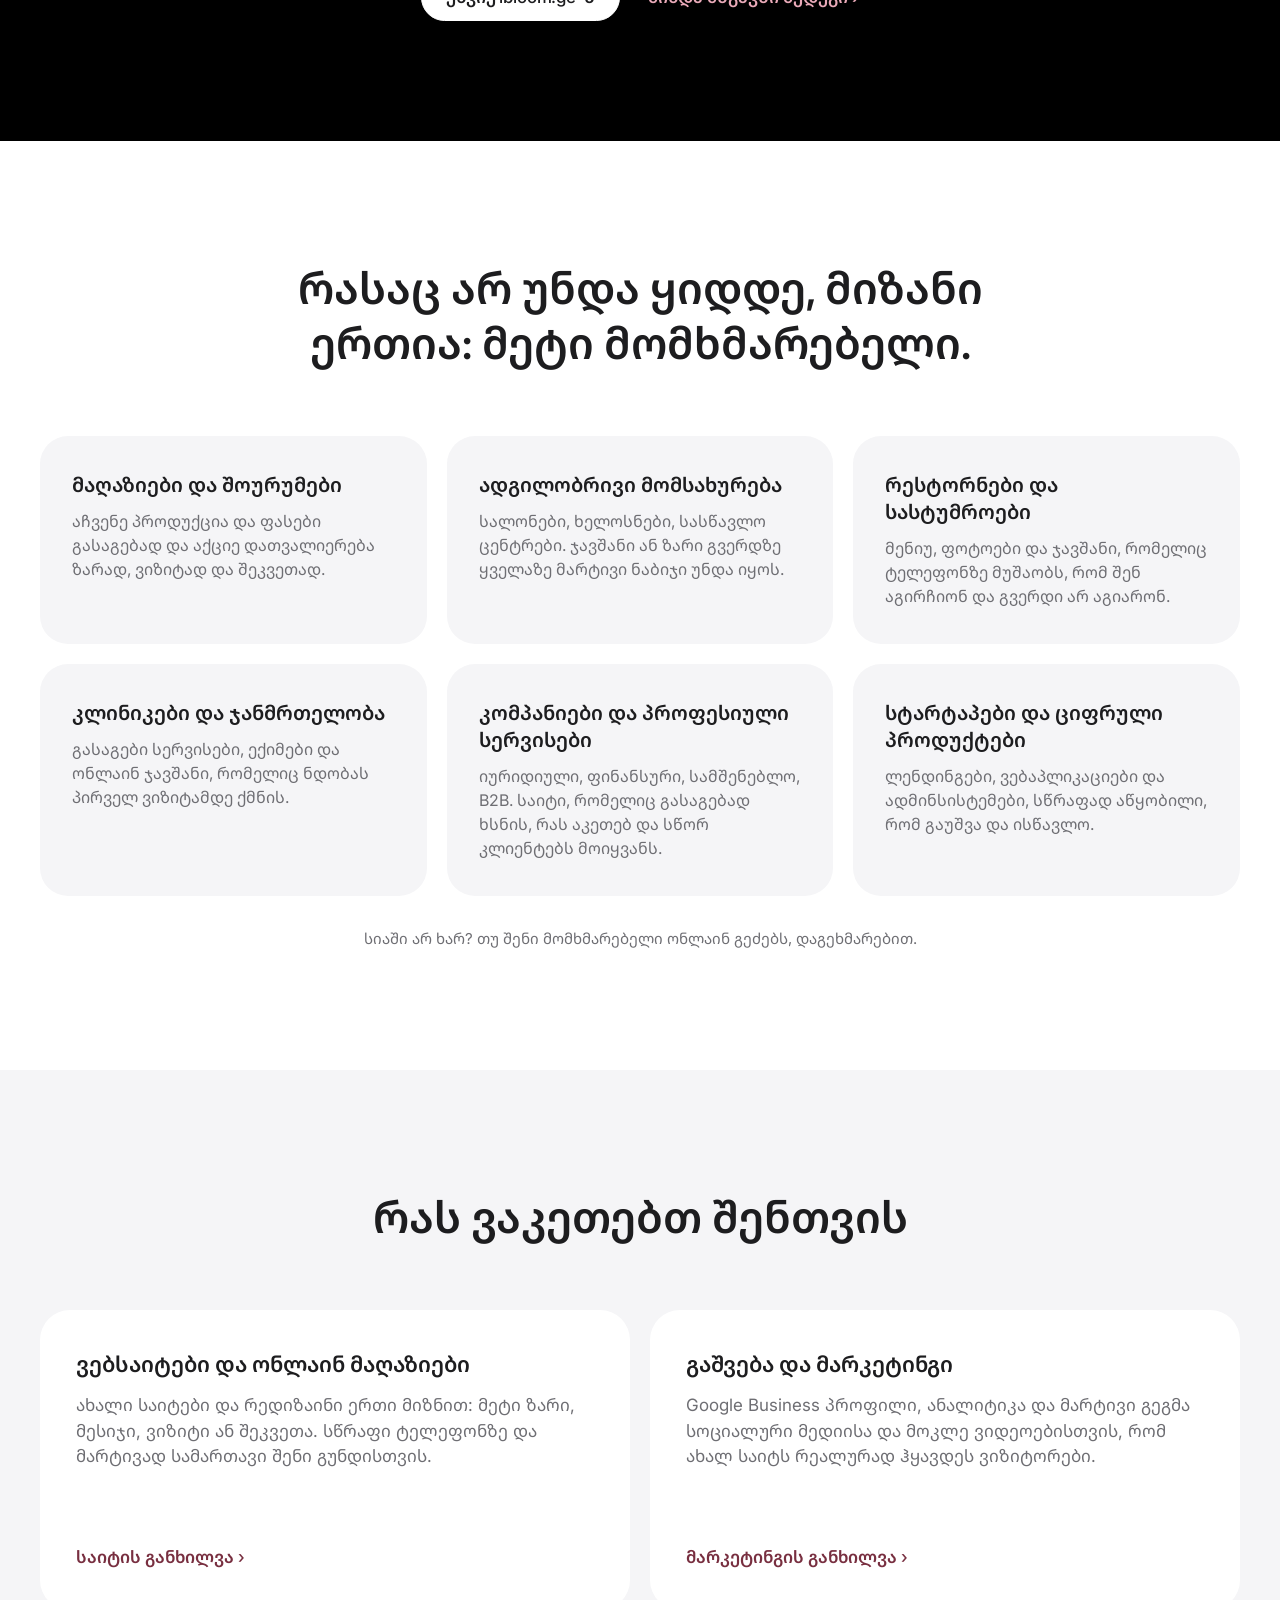
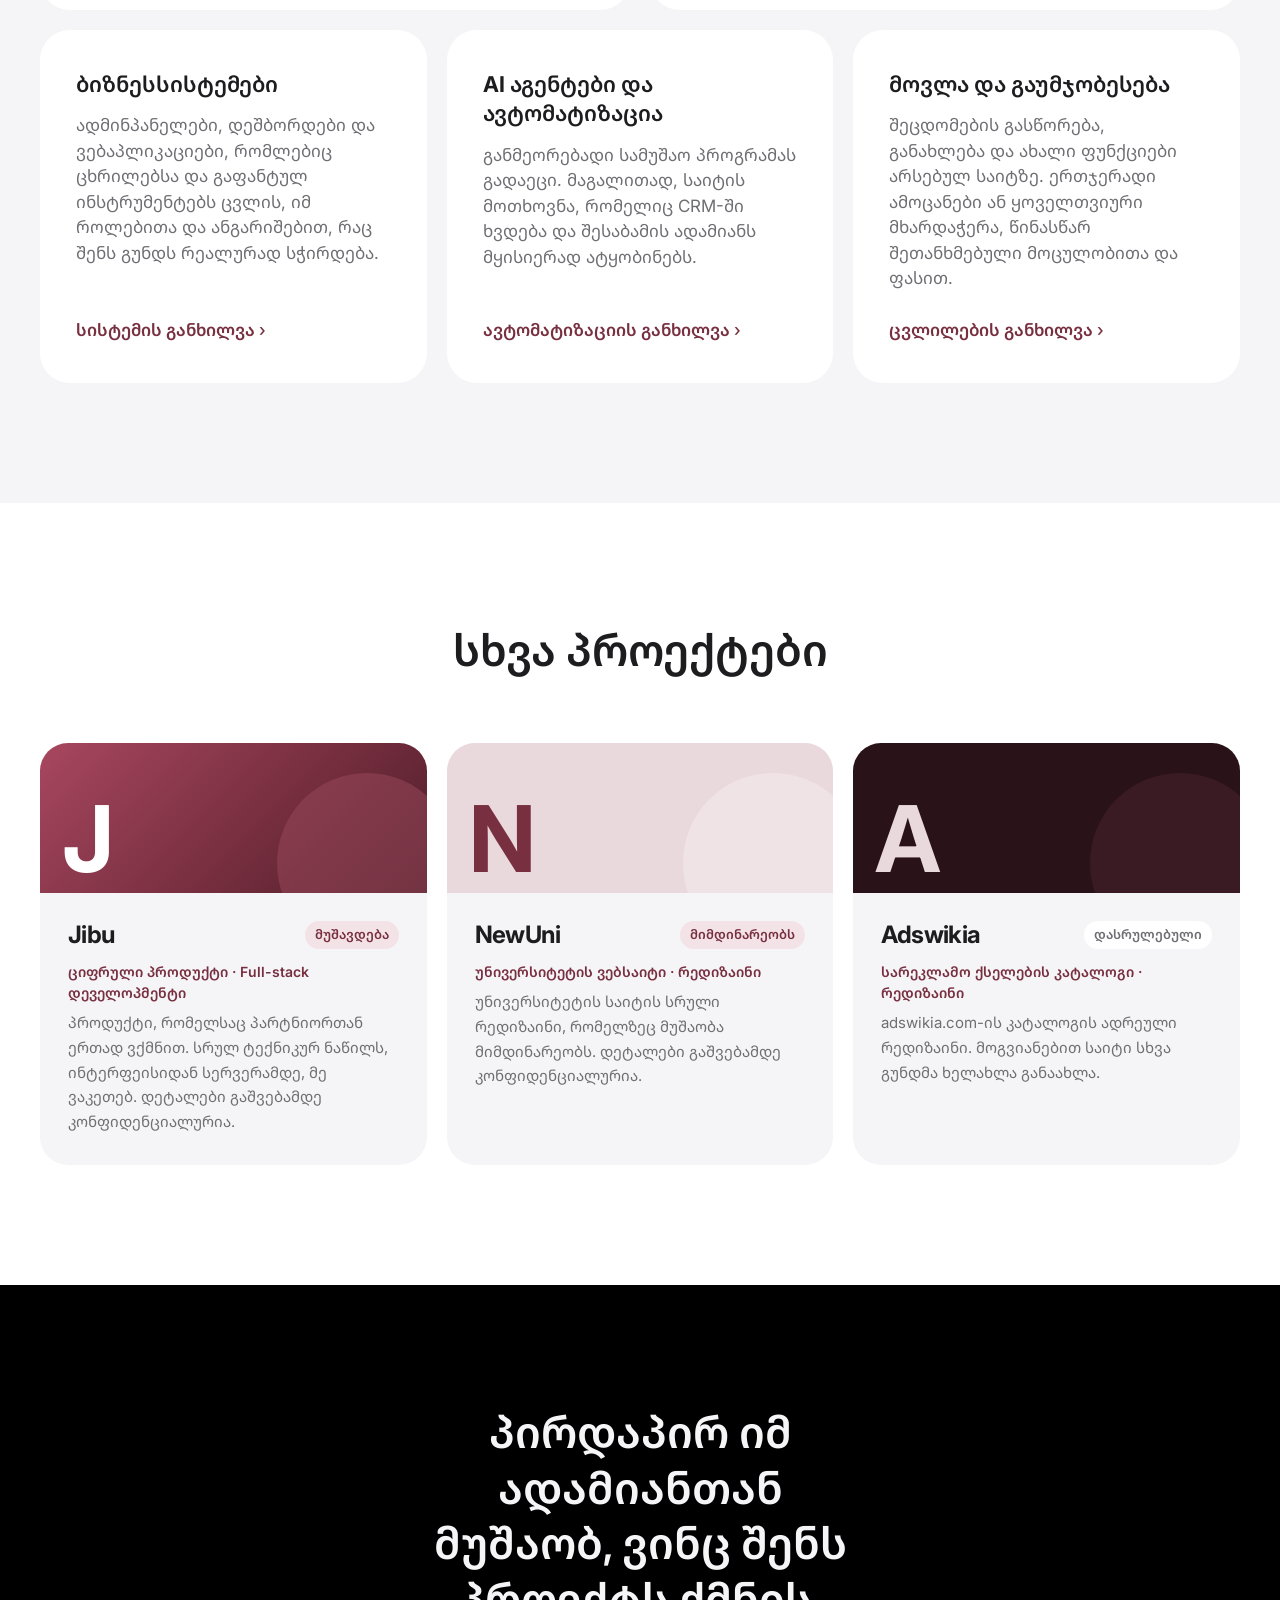
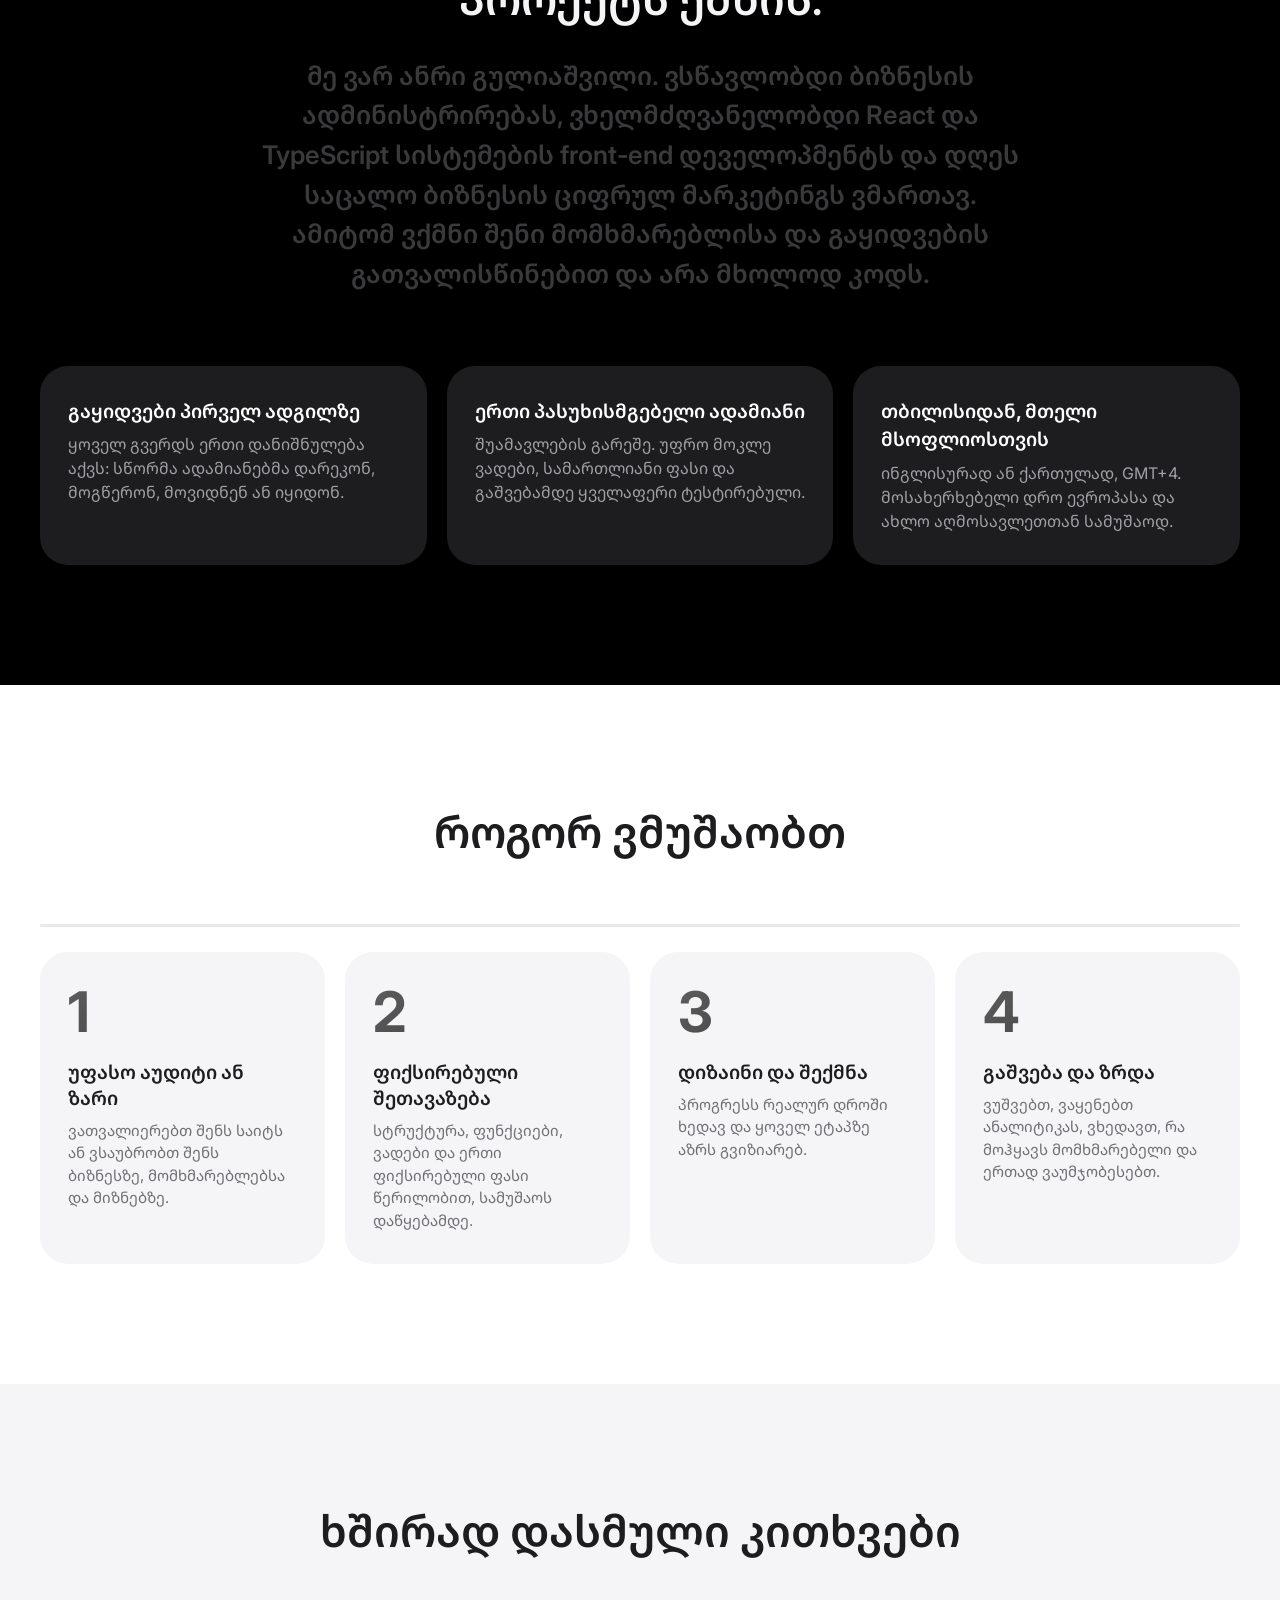
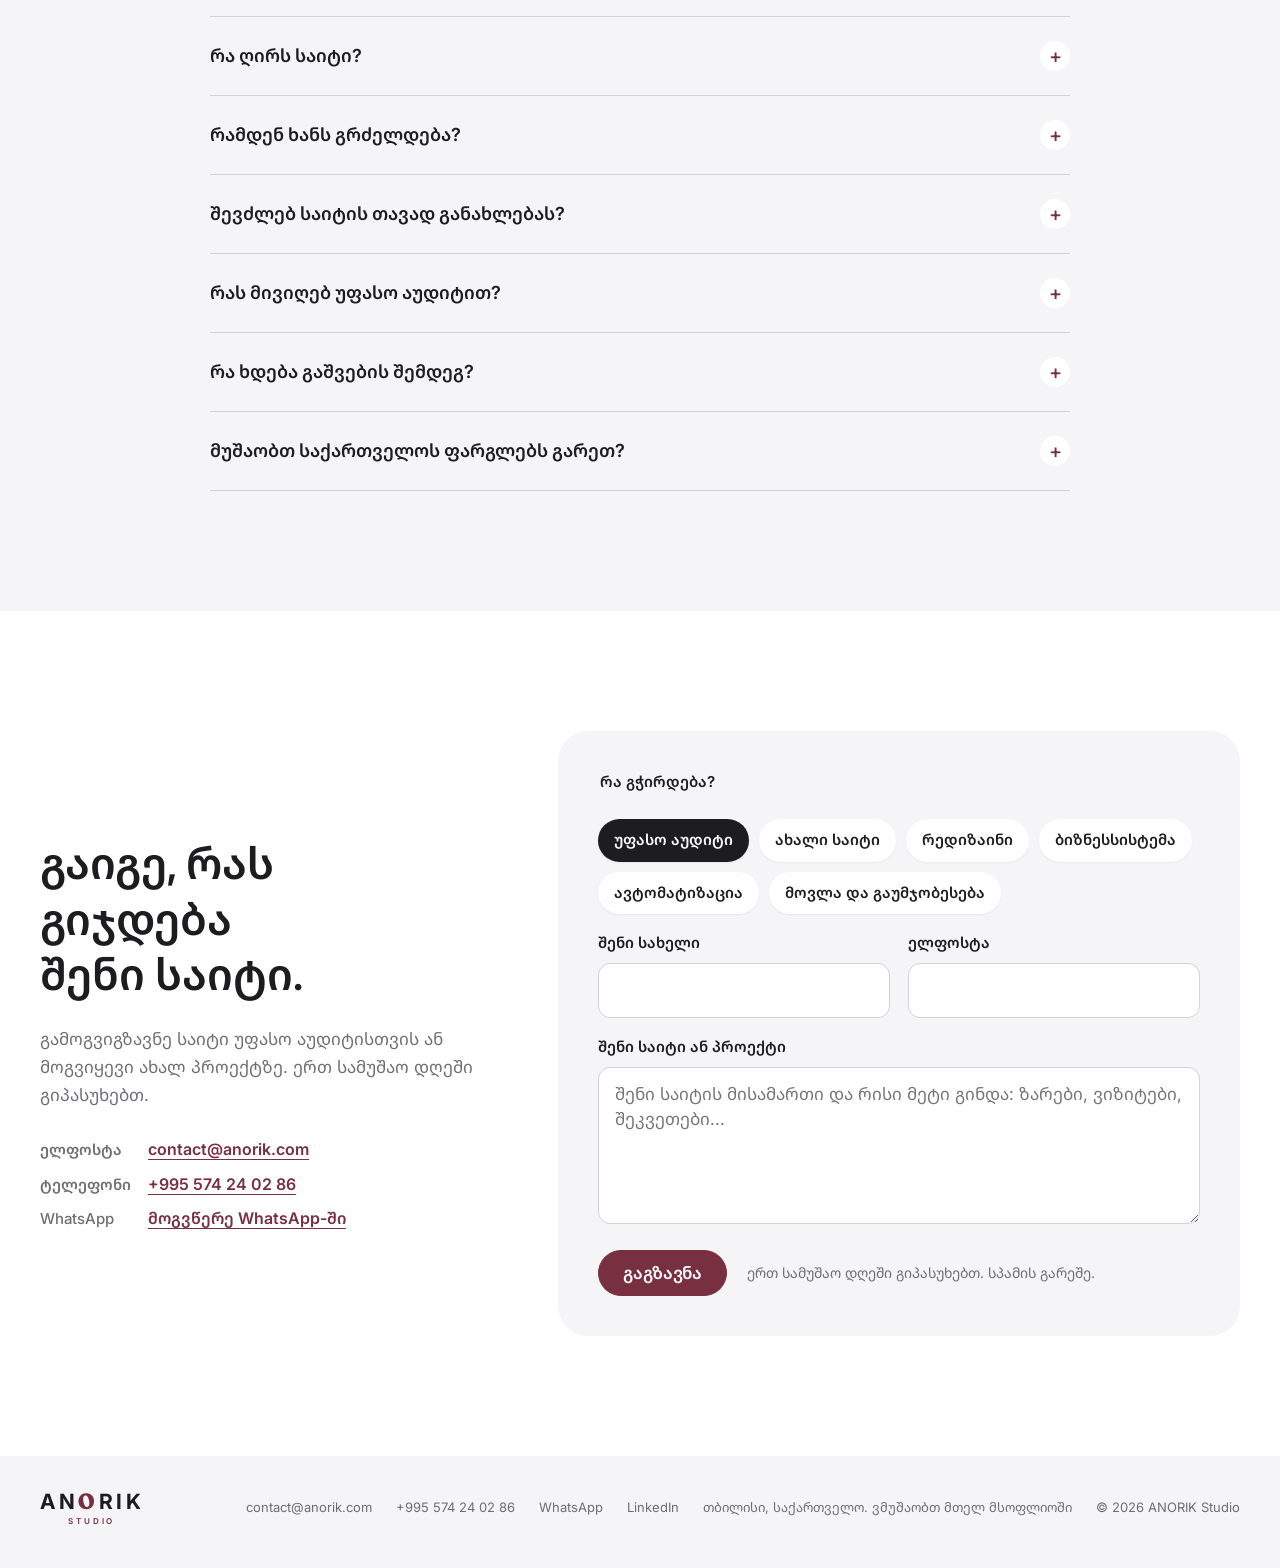
==== commit c5d2d798: "Wordmark v2: ANORIK in Inter with a wine Fraunces O (O shuffles once per session and on hover), icon" ====
--- a/ka/index.html
+++ b/ka/index.html
@@ -13,7 +13,7 @@
 
 <header class="x-head" id="al-top">
 <div class="x-wrap x-head-row">
-<a class="al-logo" href="#al-top" aria-label="ANORIK Studio home"><img class="al-brand-mark" src="/assets/mark.svg" alt="" aria-hidden="true"><span class="al-brand-type"><strong class="al-brand-name" aria-label="ANORIK"><span class="al-letter-a" aria-hidden="true">A</span><span class="al-letter-n" aria-hidden="true">N</span><span class="al-letter-o" aria-hidden="true">O</span><span class="al-letter-r" aria-hidden="true">R</span><span class="al-letter-i" aria-hidden="true">I</span><span class="al-letter-k" aria-hidden="true">K</span></strong><small class="al-brand-descriptor">STUDIO</small></span></a>
+<a class="al-logo" href="#al-top" aria-label="ANORIK Studio home"><span class="al-brand-type"><strong class="al-brand-name" aria-label="ANORIK"><span class="al-letter-a" aria-hidden="true">A</span><span class="al-letter-n" aria-hidden="true">N</span><span class="al-letter-o" aria-hidden="true">O</span><span class="al-letter-r" aria-hidden="true">R</span><span class="al-letter-i" aria-hidden="true">I</span><span class="al-letter-k" aria-hidden="true">K</span></strong><small class="al-brand-descriptor">STUDIO</small></span></a>
 <nav class="x-nav" aria-label="Main navigation"><a href="#work"><span data-en="Results" data-ka="შედეგები">შედეგები</span></a><a href="#for"><span data-en="Who it’s for" data-ka="ვისთვის">ვისთვის</span></a><a href="#services"><span data-en="Services" data-ka="სერვისები">სერვისები</span></a><a href="#faq"><span data-en="FAQ" data-ka="კითხვები">კითხვები</span></a></nav>
 <div class="x-head-actions"><nav class="x-locale" aria-label="Language"><a href="/" hreflang="en" lang="en" data-language-button="en">EN</a><a href="/ka/" hreflang="ka" lang="ka" data-language-button="ka" aria-current="true">KA</a></nav><a class="x-btn x-btn-small" href="#contact" data-pick-kind="Free website review"><span data-en="Free website review" data-ka="უფასო აუდიტი">უფასო აუდიტი</span></a></div>
 </div>
@@ -260,7 +260,7 @@
 
 <footer class="x-footer al-footer">
 <div class="x-wrap x-footer-row">
-<a class="al-logo" href="#al-top" aria-label="ANORIK Studio home"><img class="al-brand-mark" src="/assets/mark.svg" alt="" aria-hidden="true"><span class="al-brand-type"><strong class="al-brand-name" aria-label="ANORIK"><span class="al-letter-a" aria-hidden="true">A</span><span class="al-letter-n" aria-hidden="true">N</span><span class="al-letter-o" aria-hidden="true">O</span><span class="al-letter-r" aria-hidden="true">R</span><span class="al-letter-i" aria-hidden="true">I</span><span class="al-letter-k" aria-hidden="true">K</span></strong><small class="al-brand-descriptor">STUDIO</small></span></a>
+<a class="al-logo" href="#al-top" aria-label="ANORIK Studio home"><span class="al-brand-type"><strong class="al-brand-name" aria-label="ANORIK"><span class="al-letter-a" aria-hidden="true">A</span><span class="al-letter-n" aria-hidden="true">N</span><span class="al-letter-o" aria-hidden="true">O</span><span class="al-letter-r" aria-hidden="true">R</span><span class="al-letter-i" aria-hidden="true">I</span><span class="al-letter-k" aria-hidden="true">K</span></strong><small class="al-brand-descriptor">STUDIO</small></span></a>
 <div class="x-footer-info"><a href="mailto:contact@anorik.com">contact@anorik.com</a><a href="tel:+995574240286">+995 574 24 02 86</a><a href="https://wa.me/995574240286" target="_blank" rel="noopener noreferrer">WhatsApp</a><a href="https://www.linkedin.com/in/anri-guliashvili-5b4673323/" target="_blank" rel="noopener noreferrer">LinkedIn</a><span data-en="Tbilisi, Georgia. Working worldwide" data-ka="თბილისი, საქართველო. ვმუშაობთ მთელ მსოფლიოში">თბილისი, საქართველო. ვმუშაობთ მთელ მსოფლიოში</span><span>© 2026 ANORIK Studio</span></div>
 </div>
 </footer>
--- a/style.css
+++ b/style.css
@@ -896,3 +896,23 @@
 #anorik-refined-studio.x-head-dark .x-head .al-brand-name .al-letter-o{color:#e9a9b8}
 #anorik-refined-studio .al-logo .al-brand-descriptor{font-family:Inter,var(--text);font-weight:600}
 #anorik-refined-studio .al-brand-name.is-shuffling>span{white-space:nowrap;overflow:visible;display:inline-flex;justify-content:center}
+
+/* ===== Wordmark v2: clean ANORIK with a wine O, no icon box ===== */
+#anorik-refined-studio .al-logo{gap:0;height:auto}
+#anorik-refined-studio .al-brand-type{height:auto;gap:5px;align-items:center}
+#anorik-refined-studio .al-brand-name{gap:0;font-size:24px;line-height:1;letter-spacing:0}
+#anorik-refined-studio .al-brand-name>span{font-family:Inter,var(--text)!important;font-weight:700;font-style:normal;font-size:1em;min-width:0;margin-right:.13em;color:var(--ink)}
+#anorik-refined-studio .al-brand-name>span:last-child{margin-right:0}
+#anorik-refined-studio .al-brand-name .al-letter-o{font-family:'wm-fraunces',Georgia,serif!important;font-weight:400;font-size:1.06em;color:var(--wine)}
+#anorik-refined-studio .al-brand-name.is-shuffling .al-letter-o{font-family:var(--wm-f,'wm-fraunces'),Georgia,serif!important}
+#anorik-refined-studio .al-logo .al-brand-descriptor{font-size:8px;line-height:9px;letter-spacing:.62em;padding-left:.62em;font-weight:600;color:var(--wine);text-align:center;width:100%}
+#anorik-refined-studio .x-head .al-logo .al-brand-name{font-size:23px;line-height:24px}
+#anorik-refined-studio .x-footer .al-logo .al-brand-name,#anorik-refined-studio .al-footer .al-logo .al-brand-name{font-size:21px;line-height:22px}
+#anorik-refined-studio.x-head-dark .x-head .al-brand-name>span{color:#f5f5f7}
+#anorik-refined-studio.x-head-dark .x-head .al-brand-name .al-letter-o{color:#e9a9b8}
+#anorik-refined-studio.x-head-dark .x-head .al-brand-descriptor{color:#d38d9e}
+#anorik-refined-studio .al-brand-name .al-letter-o.is-set{animation:wm-set .4s var(--ease,ease) both}
+@media(max-width:520px){#anorik-refined-studio .x-head .al-logo .al-brand-name{font-size:22px}}
+@media(min-width:981px){#anorik-refined-studio .x-head .al-logo .al-brand-name{font-size:26px;line-height:27px}#anorik-refined-studio .x-head .al-logo .al-brand-descriptor{font-size:8.5px}}
+#anorik-refined-studio .al-brand-name>span[class]{font-weight:700!important;font-size:1em}
+#anorik-refined-studio .al-brand-name>span.al-letter-o{font-weight:400!important;font-size:1.06em}
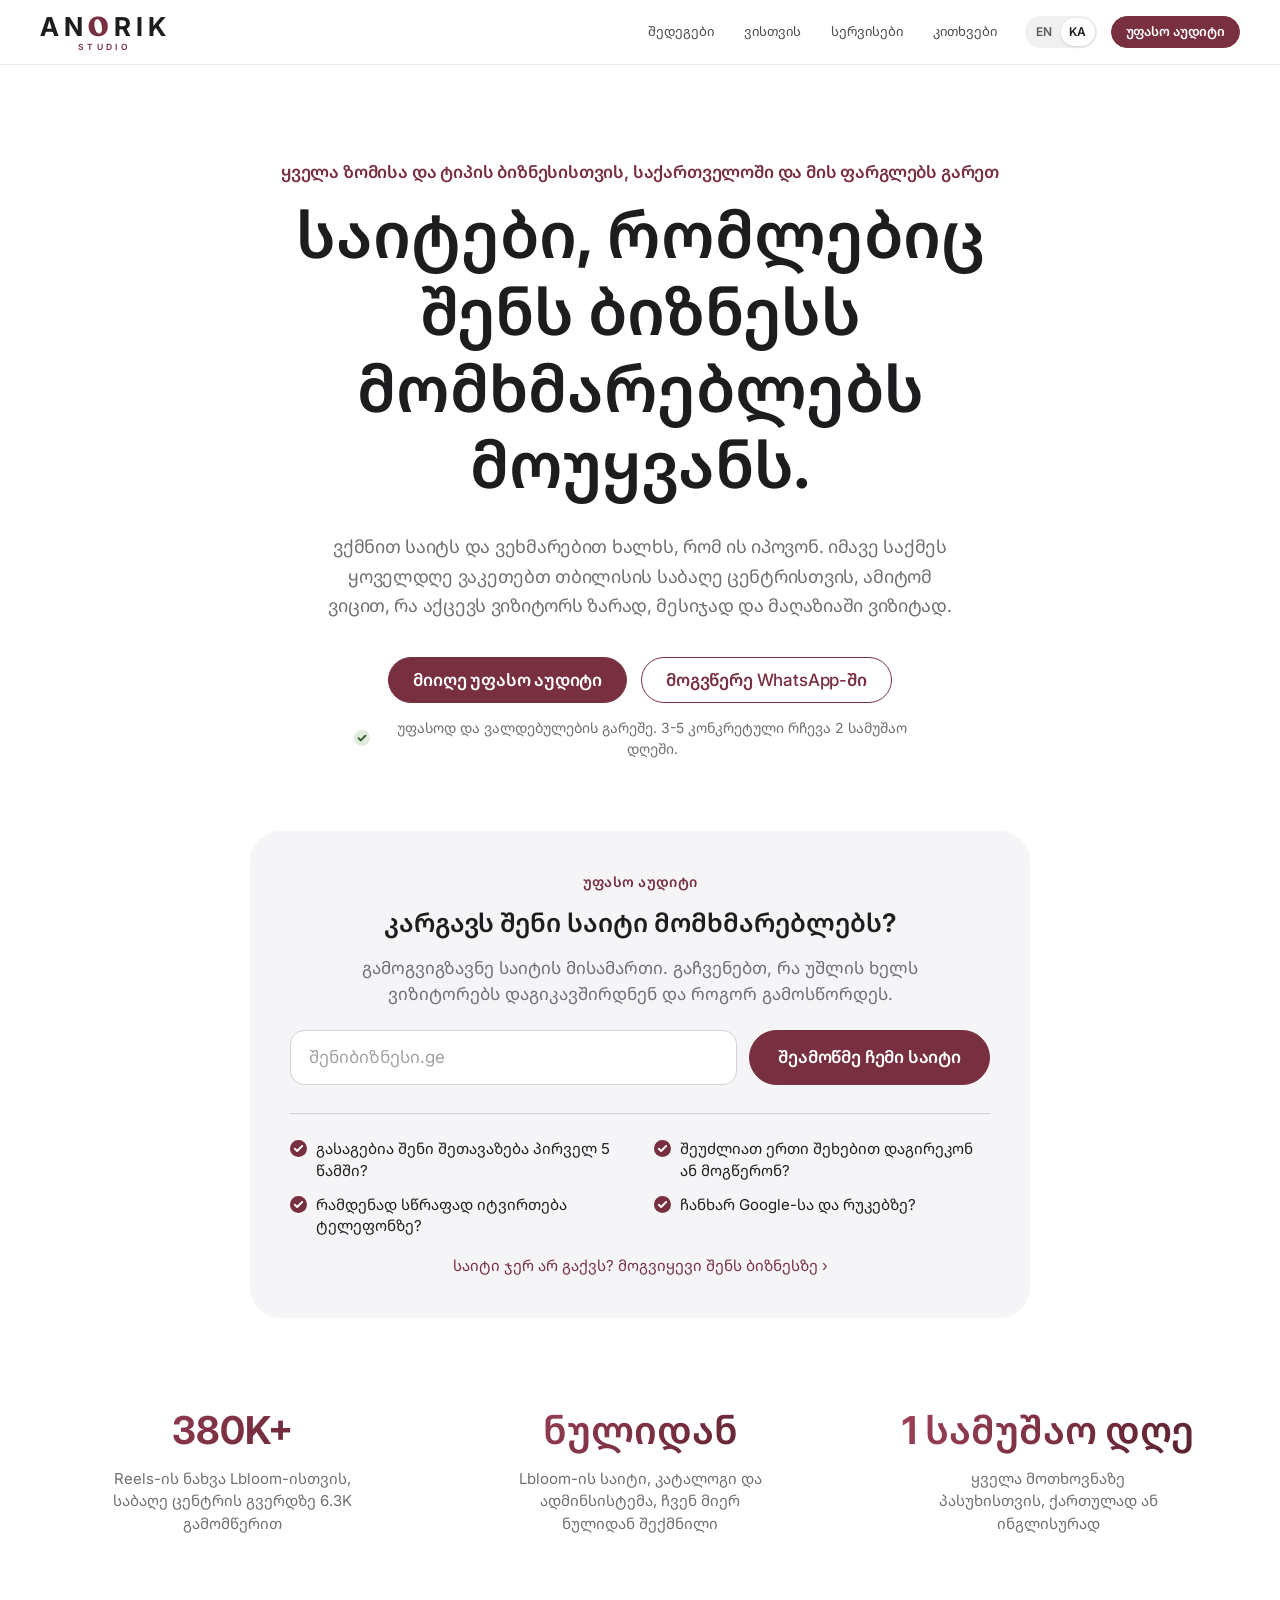
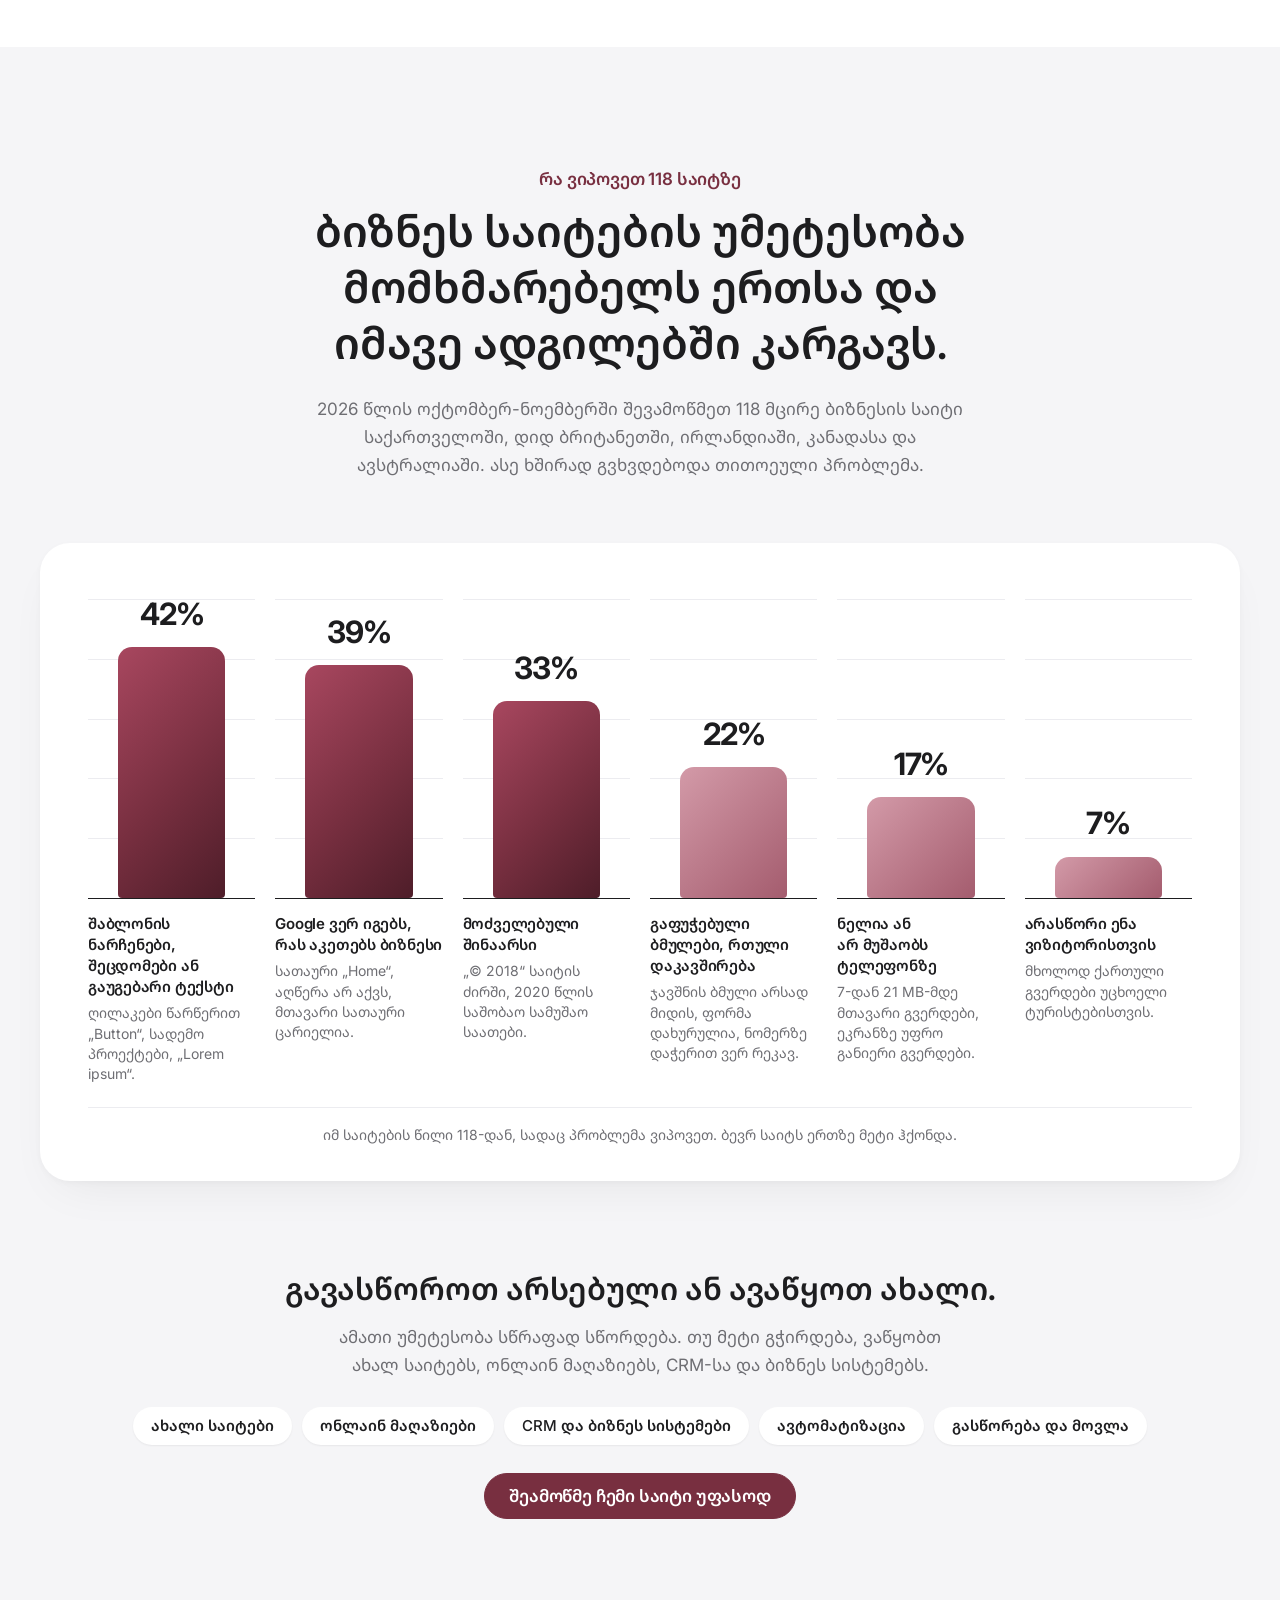
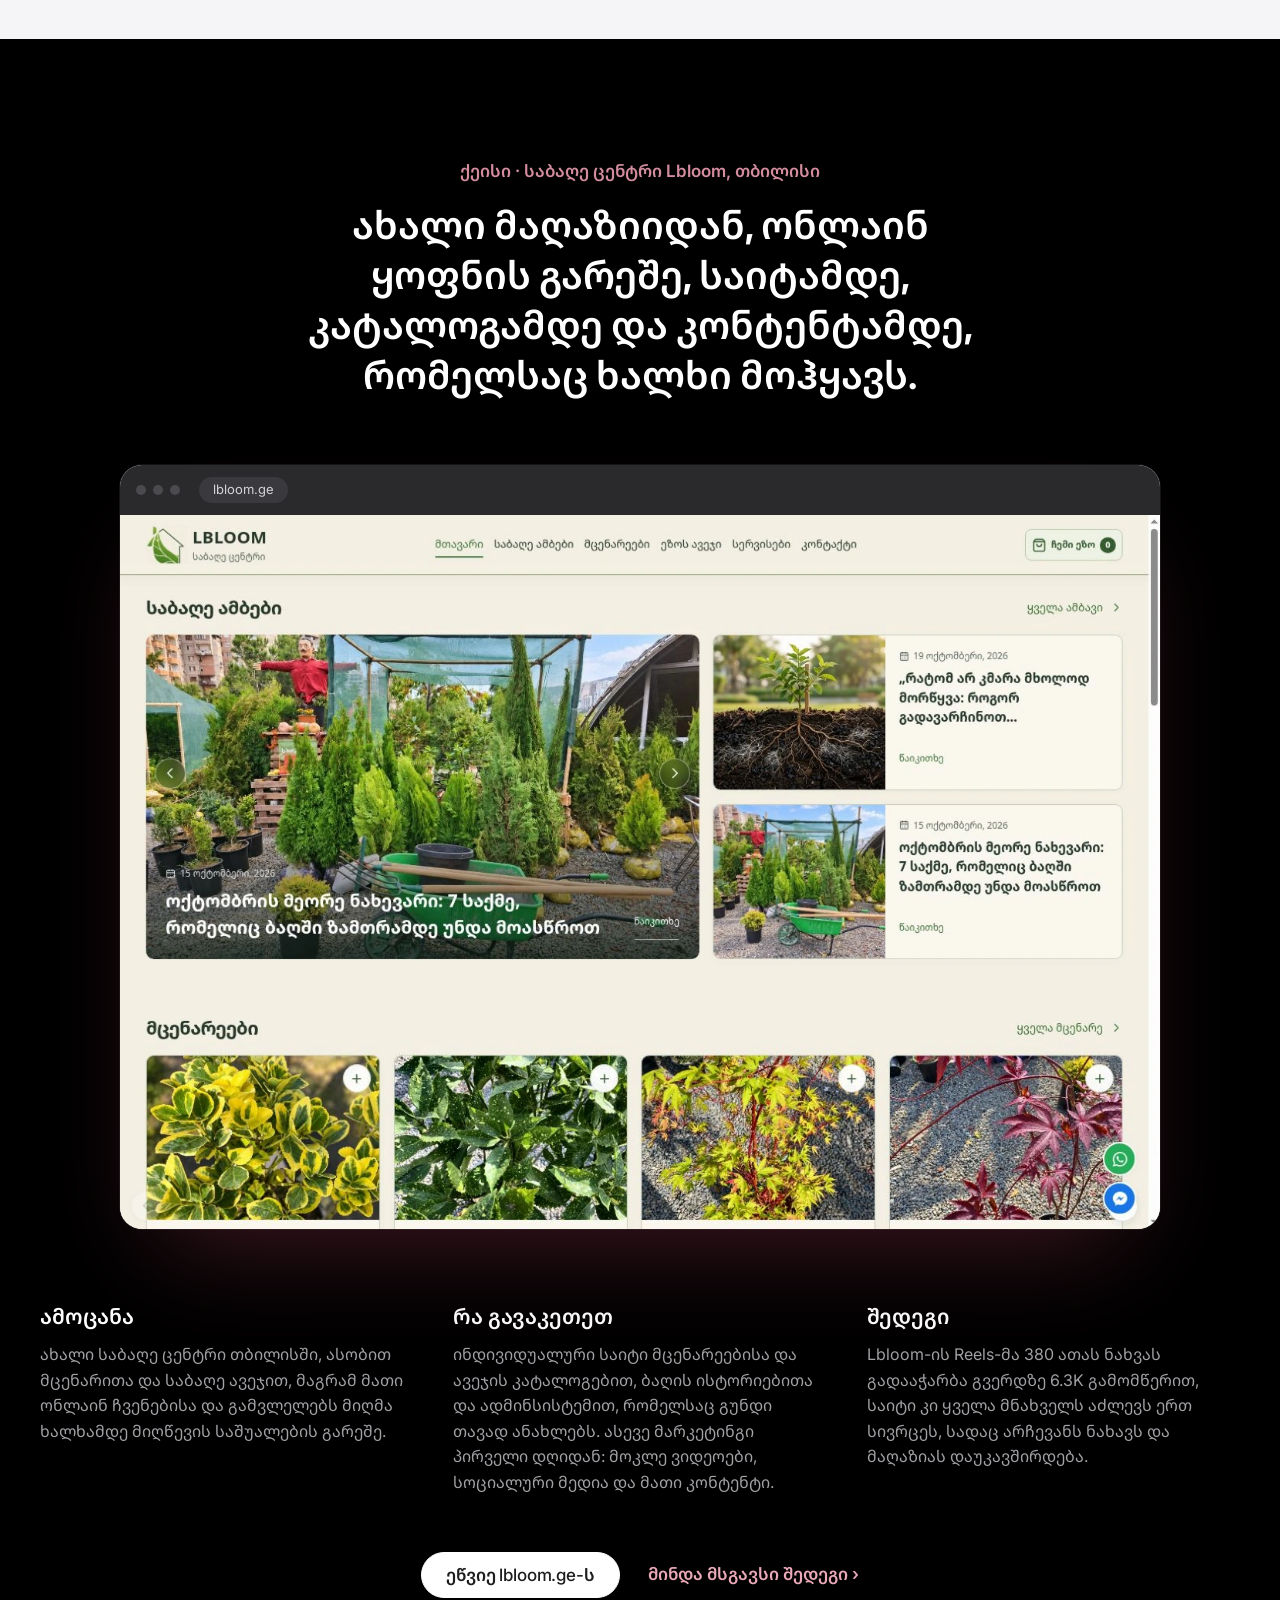
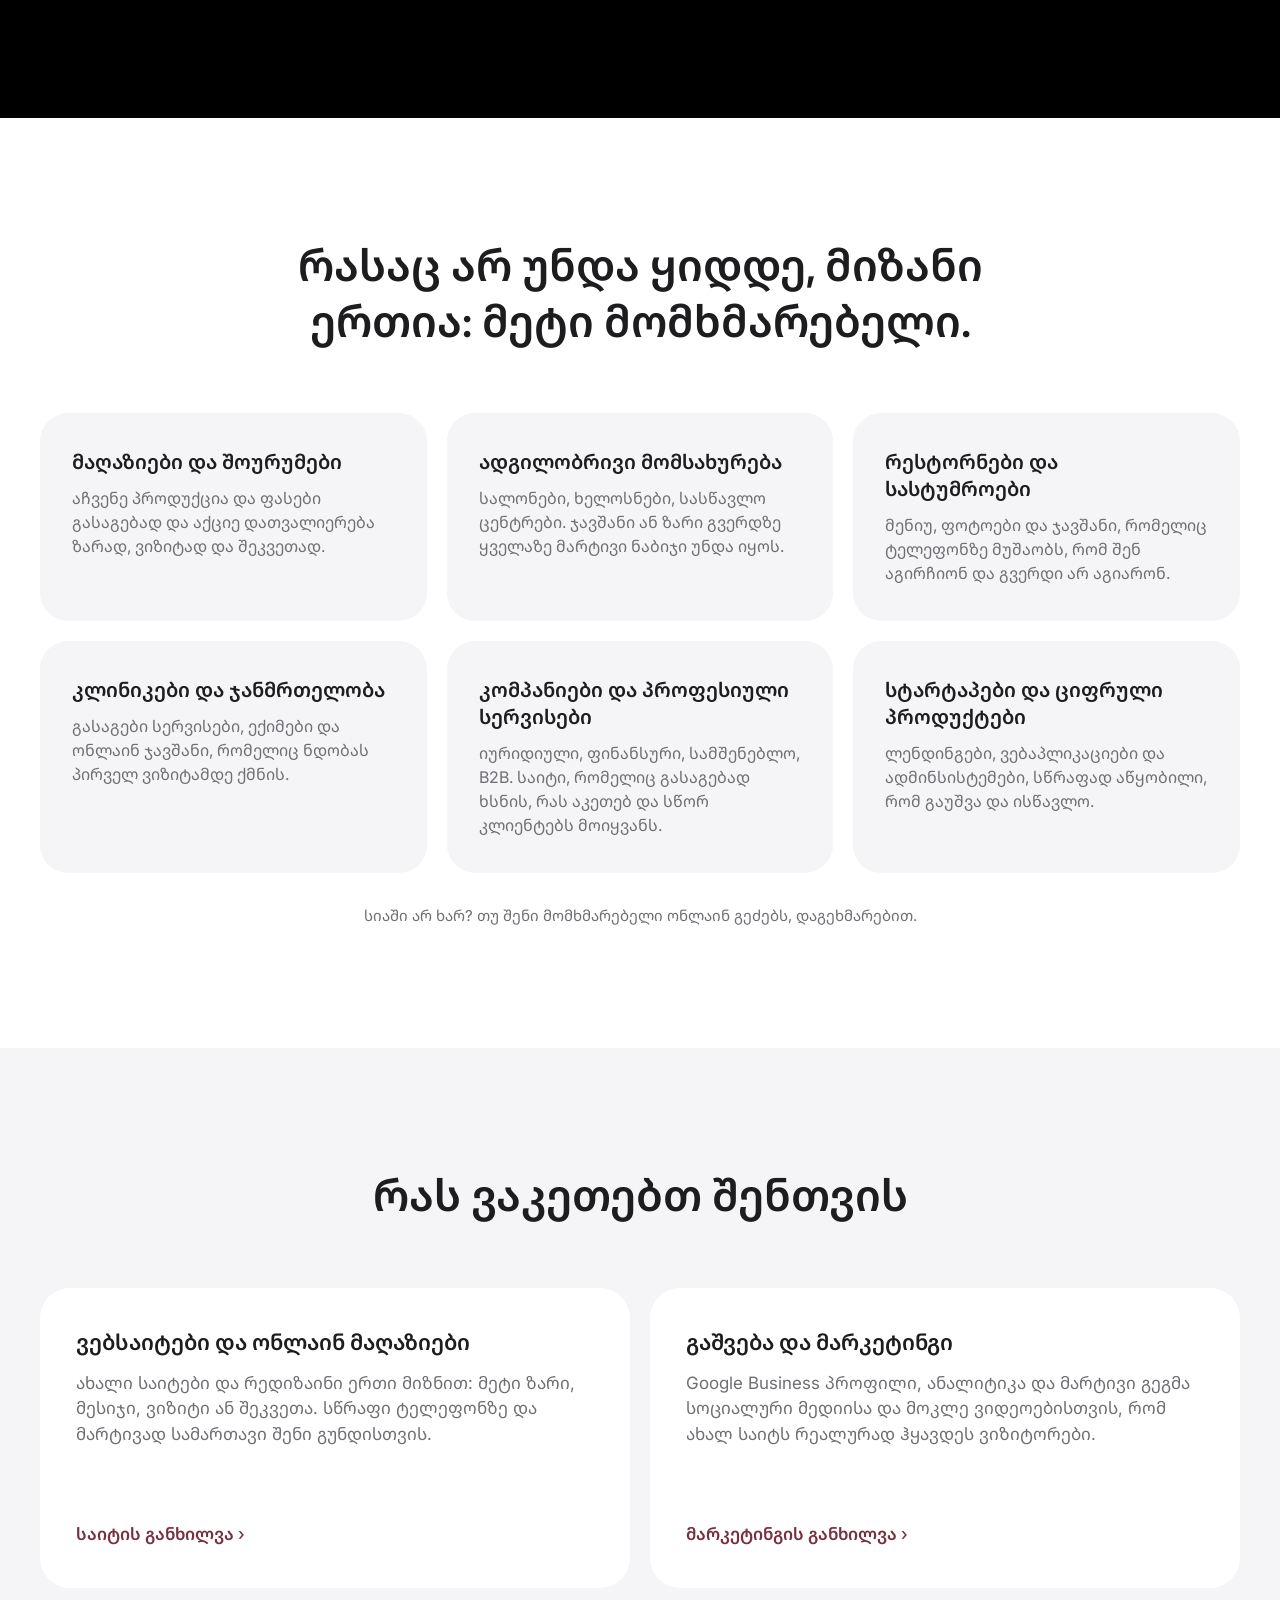
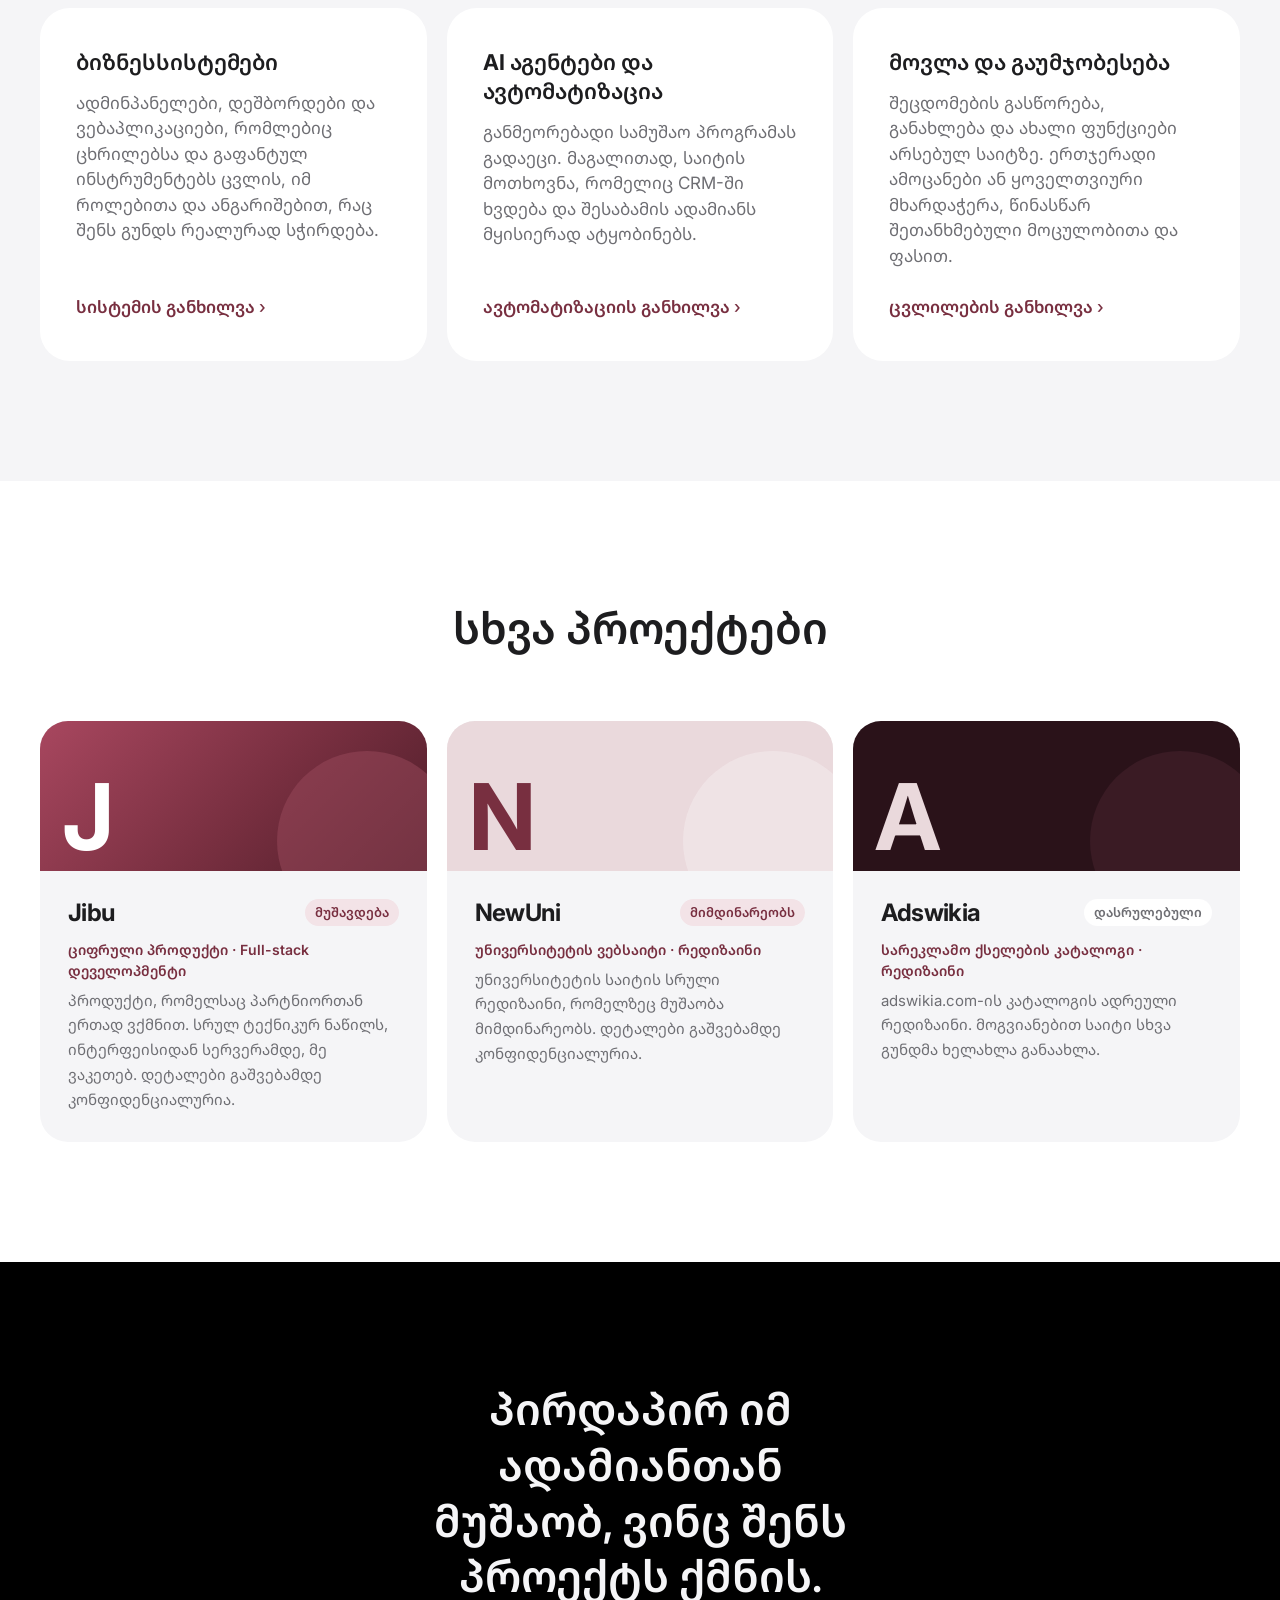
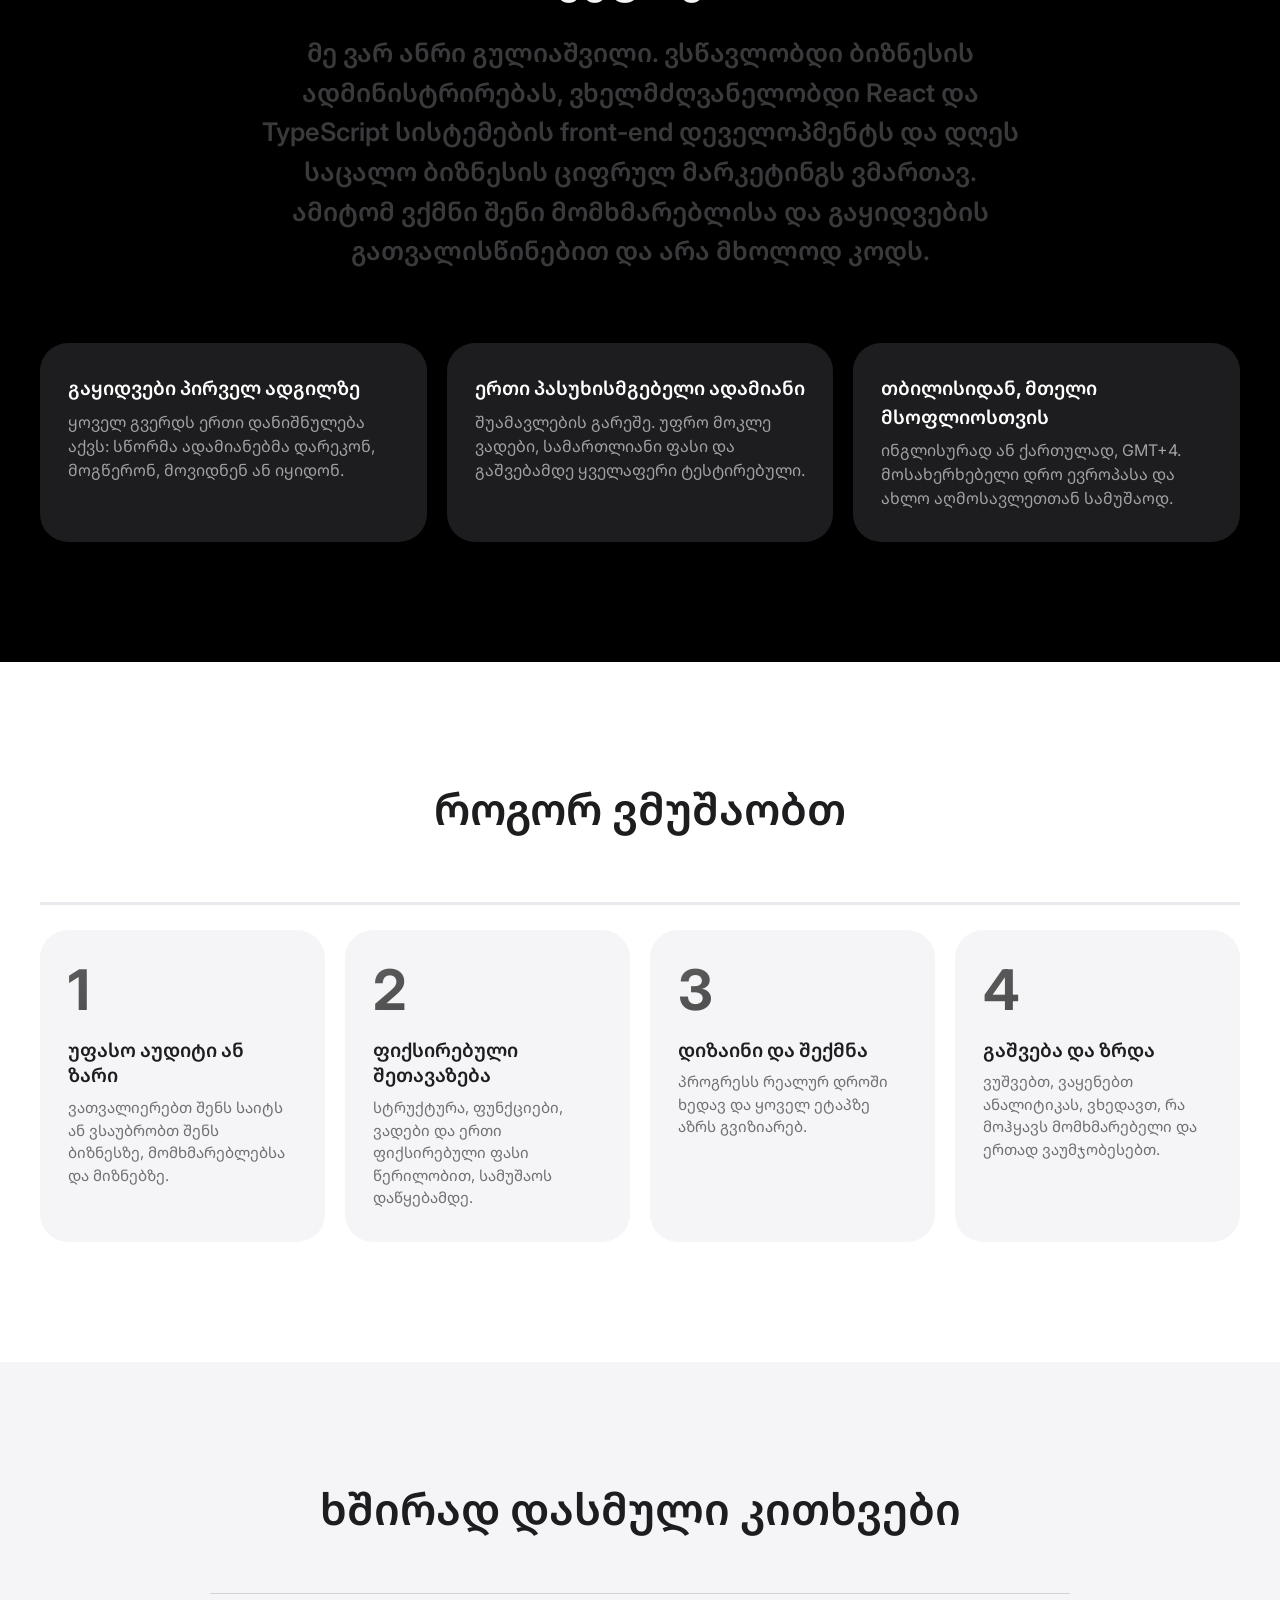
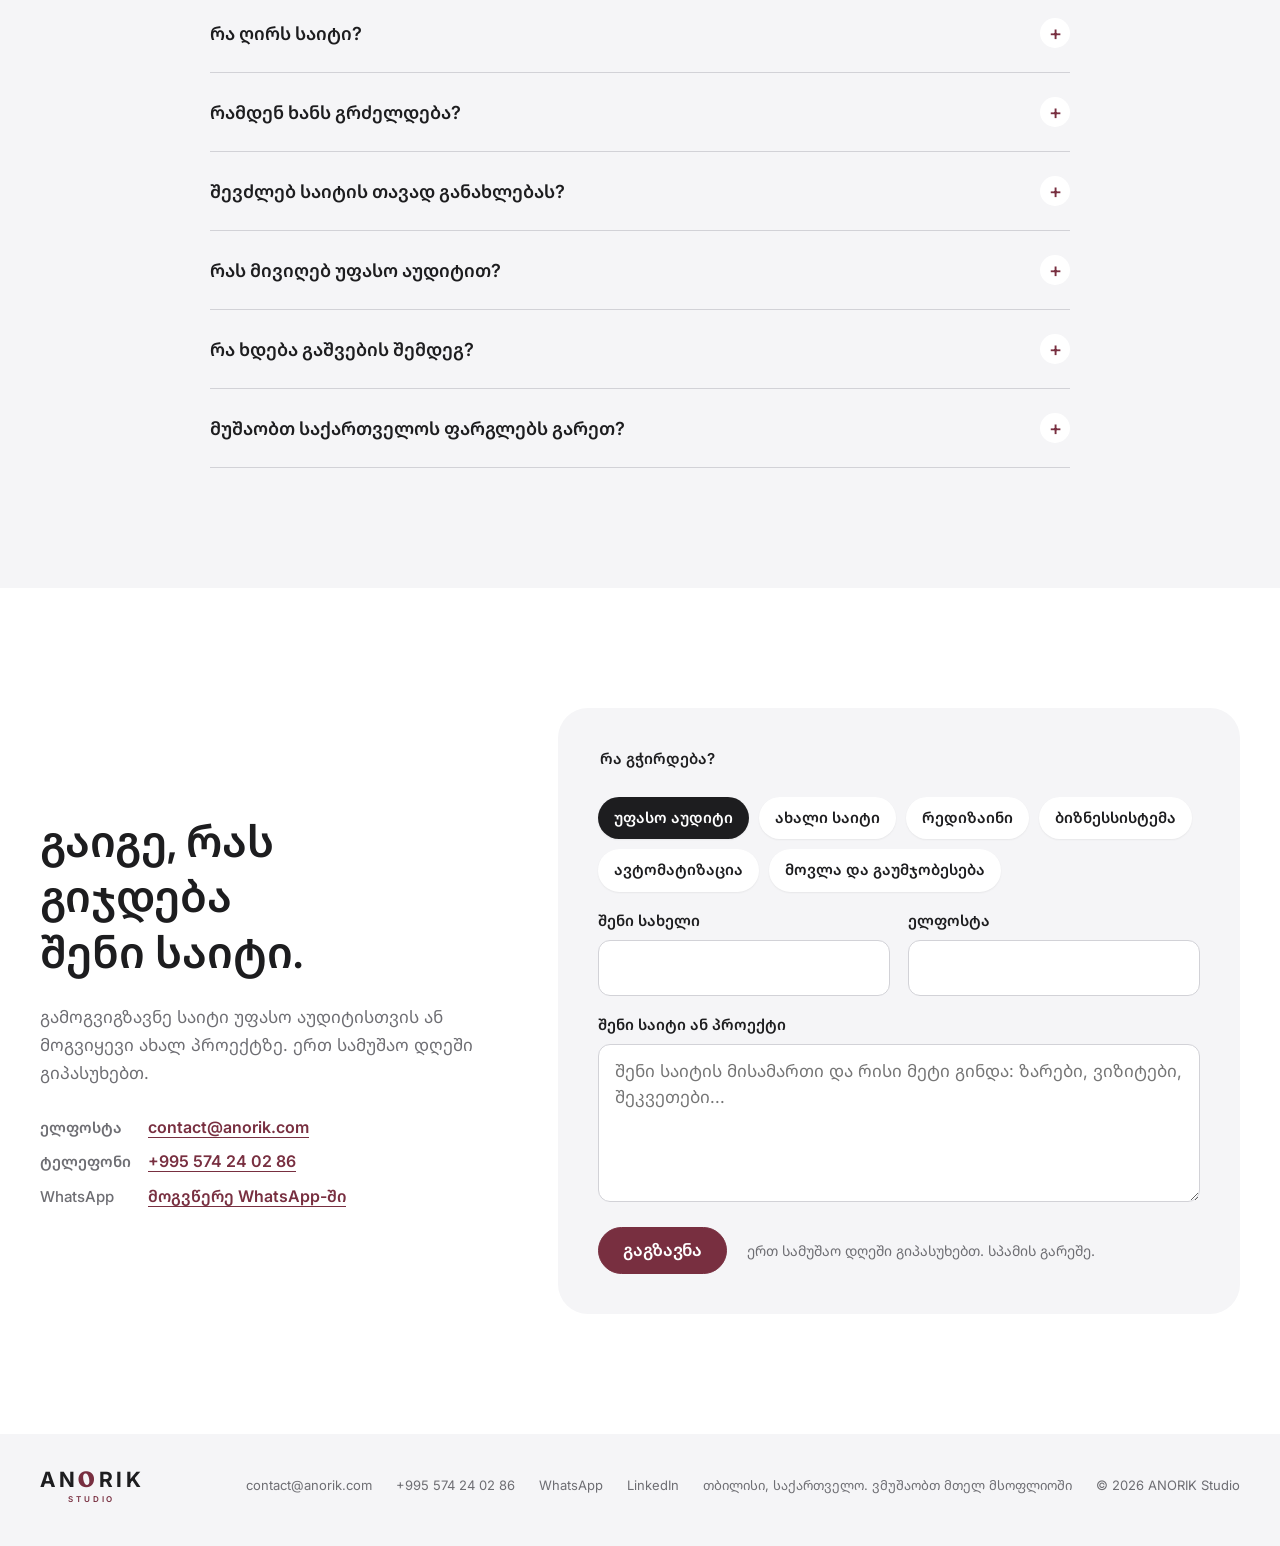
==== commit 44144ed5: "Lbloom case: past tense, Anri has left Lbloom Co-Authored-By: Claude Opus 5.5 <noreply@anthropic.com" ====
--- a/ka/index.html
+++ b/ka/index.html
@@ -9,7 +9,7 @@
 <meta name="twitter:card" content="summary_large_image"><meta name="twitter:title" content="ANORIK Studio | საიტები, რომლებიც ბიზნესს მომხმარებლებს მოუყვანს"><meta name="twitter:description" content="საიტები და მარკეტინგი, რომლებიც მომხმარებელს მოიყვანს, ყველა ტიპის ბიზნესისთვის. მიიღე საიტის უფასო აუდიტი."><meta name="twitter:image" content="https://anorik.com/assets/og-image.png">
 <script type="application/ld+json">{"@context":"https://schema.org","@graph":[{"@type":"ProfessionalService","@id":"https://anorik.com/#studio","name":"ANORIK Studio","url":"https://anorik.com/ka/","logo":"https://anorik.com/assets/favicon-180.png","image":"https://anorik.com/assets/og-image.png","description":"ვებსაიტები, ონლაინ მაღაზიები და ბიზნესსისტემები, რომლებიც ზარებს, მესიჯებს, ვიზიტებსა და შეკვეთებს მოიტანს, ყველა ტიპის ბიზნესისთვის. მიიღე საიტის უფასო აუდიტი.","email":"contact@anorik.com","telephone":"+995 574 24 02 86","address":{"@type":"PostalAddress","addressLocality":"Tbilisi","addressCountry":"GE"},"areaServed":[{"@type":"Country","name":"Georgia"},"Worldwide"],"knowsLanguage":["en","ka"],"founder":{"@type":"Person","name":"Anri Guliashvili","sameAs":"https://www.linkedin.com/in/anri-guliashvili-5b4673323/"},"sameAs":["https://www.linkedin.com/in/anri-guliashvili-5b4673323/"],"hasOfferCatalog":{"@type":"OfferCatalog","name":"სერვისები","itemListElement":[{"@type":"Offer","itemOffered":{"@type":"Service","name":"ვებსაიტის დიზაინი და დეველოპმენტი"}},{"@type":"Offer","itemOffered":{"@type":"Service","name":"ონლაინ მაღაზიები"}},{"@type":"Offer","itemOffered":{"@type":"Service","name":"გაშვება და მარკეტინგი"}},{"@type":"Offer","itemOffered":{"@type":"Service","name":"ბიზნესსისტემები და ადმინპანელები"}},{"@type":"Offer","itemOffered":{"@type":"Service","name":"AI აგენტები და ბიზნესის ავტომატიზაცია"}},{"@type":"Offer","itemOffered":{"@type":"Service","name":"ვებსაიტის მოვლა და გაუმჯობესება"}}]}},{"@type":"WebSite","@id":"https://anorik.com/#website","url":"https://anorik.com/","name":"ANORIK Studio","inLanguage":["en","ka"],"publisher":{"@id":"https://anorik.com/#studio"}}]}</script>
 <link rel="icon" href="/assets/favicon.svg?v=3" type="image/svg+xml"><link rel="apple-touch-icon" href="/assets/favicon-180.png?v=3">
-<link rel="preconnect" href="https://fonts.googleapis.com"><link rel="preconnect" href="https://fonts.gstatic.com" crossorigin><link rel="stylesheet" href="https://fonts.googleapis.com/css2?family=Inter:wght@400;500;600;700&display=swap"><link rel="stylesheet" href="/style.css"></head><body><div id="anorik-refined-studio" data-language="ka" lang="ka">
+<link rel="preconnect" href="https://fonts.googleapis.com"><link rel="preconnect" href="https://fonts.gstatic.com" crossorigin><link rel="stylesheet" href="https://fonts.googleapis.com/css2?family=Inter:wght@400;500;600;700&display=swap"><link rel="stylesheet" href="/style.css?v=ff3f2659"></head><body><div id="anorik-refined-studio" data-language="ka" lang="ka">
 
 <header class="x-head" id="al-top">
 <div class="x-wrap x-head-row">
@@ -50,7 +50,7 @@
 <div class="x-wrap">
 <dl class="x-proof">
 <div><dt>380K+</dt><dd data-en="Reels views for Lbloom, a garden center page with 6.3K followers" data-ka="Reels-ის ნახვა Lbloom-ისთვის, საბაღე ცენტრის გვერდზე 6.3K გამომწერით">Reels-ის ნახვა Lbloom-ისთვის, საბაღე ცენტრის გვერდზე 6.3K გამომწერით</dd></div>
-<div><dt data-en="From zero" data-ka="ნულიდან">ნულიდან</dt><dd data-en="Lbloom’s website, catalog and admin system, built and still run by us" data-ka="Lbloom-ის საიტი, კატალოგი და ადმინსისტემა, ჩვენ მიერ შექმნილი და დღესაც ჩვენ ვმართავთ">Lbloom-ის საიტი, კატალოგი და ადმინსისტემა, ჩვენ მიერ შექმნილი და დღესაც ჩვენ ვმართავთ</dd></div>
+<div><dt data-en="From zero" data-ka="ნულიდან">ნულიდან</dt><dd data-en="Lbloom’s website, catalog and admin system, built by us from zero" data-ka="Lbloom-ის საიტი, კატალოგი და ადმინსისტემა, ჩვენ მიერ ნულიდან შექმნილი">Lbloom-ის საიტი, კატალოგი და ადმინსისტემა, ჩვენ მიერ ნულიდან შექმნილი</dd></div>
 <div><dt data-en="1 business day" data-ka="1 სამუშაო დღე">1 სამუშაო დღე</dt><dd data-en="to reply to every inquiry, in English or Georgian" data-ka="ყველა მოთხოვნაზე პასუხისთვის, ქართულად ან ინგლისურად">ყველა მოთხოვნაზე პასუხისთვის, ქართულად ან ინგლისურად</dd></div>
 </dl>
 </div>
@@ -124,8 +124,8 @@
 <figure class="x-case-shot"><div class="x-browser"><span class="x-browser-bar" aria-hidden="true"><i></i><i></i><i></i><span>lbloom.ge</span></span><img src="/assets/lbloom-home.webp" width="1348" height="926" alt="Lbloom homepage with garden stories and plant photos" loading="lazy"></div></figure>
 <dl class="x-case-facts">
 <div><dt data-en="The challenge" data-ka="ამოცანა">ამოცანა</dt><dd data-en="A new garden center in Tbilisi with hundreds of plants and garden furniture, and no way to show them online or reach people beyond those passing by." data-ka="ახალი საბაღე ცენტრი თბილისში, ასობით მცენარითა და საბაღე ავეჯით, მაგრამ მათი ონლაინ ჩვენებისა და გამვლელებს მიღმა ხალხამდე მიღწევის საშუალების გარეშე.">ახალი საბაღე ცენტრი თბილისში, ასობით მცენარითა და საბაღე ავეჯით, მაგრამ მათი ონლაინ ჩვენებისა და გამვლელებს მიღმა ხალხამდე მიღწევის საშუალების გარეშე.</dd></div>
-<div><dt data-en="What we did" data-ka="რა გავაკეთეთ">რა გავაკეთეთ</dt><dd data-en="Custom website with plant and furniture catalogs, garden stories and an admin system the team updates on its own. Plus the ongoing marketing: short videos, social media and the content behind them." data-ka="ინდივიდუალური საიტი მცენარეებისა და ავეჯის კატალოგებით, ბაღის ისტორიებითა და ადმინსისტემით, რომელსაც გუნდი თავად ანახლებს. ასევე მუდმივი მარკეტინგი: მოკლე ვიდეოები, სოციალური მედია და მათი კონტენტი.">ინდივიდუალური საიტი მცენარეებისა და ავეჯის კატალოგებით, ბაღის ისტორიებითა და ადმინსისტემით, რომელსაც გუნდი თავად ანახლებს. ასევე მუდმივი მარკეტინგი: მოკლე ვიდეოები, სოციალური მედია და მათი კონტენტი.</dd></div>
-<div><dt data-en="The result" data-ka="შედეგი">შედეგი</dt><dd data-en="Lbloom’s Reels have passed 380K views on a page with 6.3K followers, and the site gives every viewer one place to see the range and get in touch." data-ka="Lbloom-ის Reels-მა 380 ათას ნახვას გადააჭარბა გვერდზე 6.3K გამომწერით, საიტი კი ყველა მნახველს აძლევს ერთ სივრცეს, სადაც არჩევანს ნახავს და დაგვიკავშირდება.">Lbloom-ის Reels-მა 380 ათას ნახვას გადააჭარბა გვერდზე 6.3K გამომწერით, საიტი კი ყველა მნახველს აძლევს ერთ სივრცეს, სადაც არჩევანს ნახავს და დაგვიკავშირდება.</dd></div>
+<div><dt data-en="What we did" data-ka="რა გავაკეთეთ">რა გავაკეთეთ</dt><dd data-en="Custom website with plant and furniture catalogs, garden stories and an admin system the team updates on its own. Plus the marketing from day one: short videos, social media and the content behind them." data-ka="ინდივიდუალური საიტი მცენარეებისა და ავეჯის კატალოგებით, ბაღის ისტორიებითა და ადმინსისტემით, რომელსაც გუნდი თავად ანახლებს. ასევე მარკეტინგი პირველი დღიდან: მოკლე ვიდეოები, სოციალური მედია და მათი კონტენტი.">ინდივიდუალური საიტი მცენარეებისა და ავეჯის კატალოგებით, ბაღის ისტორიებითა და ადმინსისტემით, რომელსაც გუნდი თავად ანახლებს. ასევე მარკეტინგი პირველი დღიდან: მოკლე ვიდეოები, სოციალური მედია და მათი კონტენტი.</dd></div>
+<div><dt data-en="The result" data-ka="შედეგი">შედეგი</dt><dd data-en="Lbloom’s Reels have passed 380K views on a page with 6.3K followers, and the site gives every viewer one place to see the range and get in touch." data-ka="Lbloom-ის Reels-მა 380 ათას ნახვას გადააჭარბა გვერდზე 6.3K გამომწერით, საიტი კი ყველა მნახველს აძლევს ერთ სივრცეს, სადაც არჩევანს ნახავს და მაღაზიას დაუკავშირდება.">Lbloom-ის Reels-მა 380 ათას ნახვას გადააჭარბა გვერდზე 6.3K გამომწერით, საიტი კი ყველა მნახველს აძლევს ერთ სივრცეს, სადაც არჩევანს ნახავს და მაღაზიას დაუკავშირდება.</dd></div>
 </dl>
 <div class="x-case-foot"><a class="x-btn x-btn-light" href="https://lbloom.ge/" target="_blank" rel="noopener noreferrer"><span data-en="Visit lbloom.ge" data-ka="ეწვიე lbloom.ge-ს">ეწვიე lbloom.ge-ს</span></a><a class="x-case-link" href="#contact" data-pick-kind="New website"><span data-en="I want results like this" data-ka="მინდა მსგავსი შედეგი">მინდა მსგავსი შედეგი</span></a>
 </div>
@@ -267,4 +267,4 @@
 
 <div class="x-mobile-bar" aria-label="Quick contact"><a class="x-btn" href="#contact" data-pick-kind="Free website review"><span data-en="Free review" data-ka="უფასო აუდიტი">უფასო აუდიტი</span></a><a class="x-btn x-btn-ghost" href="https://wa.me/995574240286" target="_blank" rel="noopener noreferrer">WhatsApp</a></div>
 </div>
-<script src="/app.js"></script></body></html>
+<script src="/app.js?v=f6922201"></script></body></html>
--- a/style.css
+++ b/style.css
@@ -225,7 +225,6 @@
 }
 @media(prefers-reduced-motion:reduce){
   html{scroll-behavior:auto}
-  #anorik-refined-studio *{animation:none!important;transition:none!important}
 }
 
 /* compact pass: less scrolling */
@@ -510,7 +509,7 @@
   #anorik-refined-studio .x-bar-example{margin-top:8px}
   #anorik-refined-studio .x-stats-more .x-btn{width:100%}
 }
-@media(prefers-reduced-motion:reduce){#anorik-refined-studio .x-bar-fill,#anorik-refined-studio .x-bar-num{transition:none}}
+
 
 /* =====================================================================
    Apple-style layer: clean white and light-grey surfaces, big centred
@@ -795,10 +794,7 @@
   #anorik-refined-studio .x-mobile-bar .x-btn{min-height:46px}
   #anorik-refined-studio .x-mobile-bar .x-btn-ghost{background:#fff}
 }
-@media(prefers-reduced-motion:reduce){
-  #anorik-refined-studio.x-anim .x-rv{opacity:1;transform:none;transition:none}
-  #anorik-refined-studio .x-hero-copy>*{animation:none}
-}
+
 #anorik-refined-studio .x-proof dt{font-size:clamp(36px,3.6vw,52px);white-space:nowrap}
 @media(max-width:700px){#anorik-refined-studio .x-proof dt{white-space:normal}}
 @media(max-width:600px){
@@ -916,3 +912,21 @@
 @media(min-width:981px){#anorik-refined-studio .x-head .al-logo .al-brand-name{font-size:26px;line-height:27px}#anorik-refined-studio .x-head .al-logo .al-brand-descriptor{font-size:8.5px}}
 #anorik-refined-studio .al-brand-name>span[class]{font-weight:700!important;font-size:1em}
 #anorik-refined-studio .al-brand-name>span.al-letter-o{font-weight:400!important;font-size:1.06em}
+
+/* ===== Calm mode: visitors who turned off animations in their system (Windows "Animation effects",
+   macOS "Reduce motion") still get soft fades, the count-up and the logo, but nothing slides, zooms or blurs. ===== */
+@keyframes x-fade{from{opacity:0}to{opacity:1}}
+@media(prefers-reduced-motion:reduce){
+  #anorik-refined-studio.x-anim .x-rv,#anorik-refined-studio.x-anim .x-chart.x-rv,#anorik-refined-studio.x-anim .x-section-title.x-rv,#anorik-refined-studio.x-anim .x-case-head.x-rv,#anorik-refined-studio.x-anim .x-stats-head.x-rv{transform:none!important;filter:none!important;transition:opacity .8s ease var(--d,0s)!important}
+  #anorik-refined-studio .x-hero-copy>*{animation-name:x-fade}
+  #anorik-refined-studio .x-w{filter:none;transform:none;animation-name:x-fade}
+  #anorik-refined-studio .x-bar-fill{transform:none!important;opacity:0;transition:opacity .8s ease calc(var(--i) * 110ms)!important}
+  #anorik-refined-studio .x-stats.is-in .x-bar-fill{opacity:1}
+  #anorik-refined-studio .x-bar-num{transform:none!important}
+  #anorik-refined-studio.x-motion .x-steps li:not(.on){transform:none}
+  #anorik-refined-studio .x-for-list li:hover,#anorik-refined-studio .x-service-list li:hover{transform:none}
+}
+/* tablets: two columns for the audience cards instead of one long stack */
+@media(min-width:601px) and (max-width:980px){
+  #anorik-refined-studio .x-for-list{grid-template-columns:1fr 1fr}
+}
